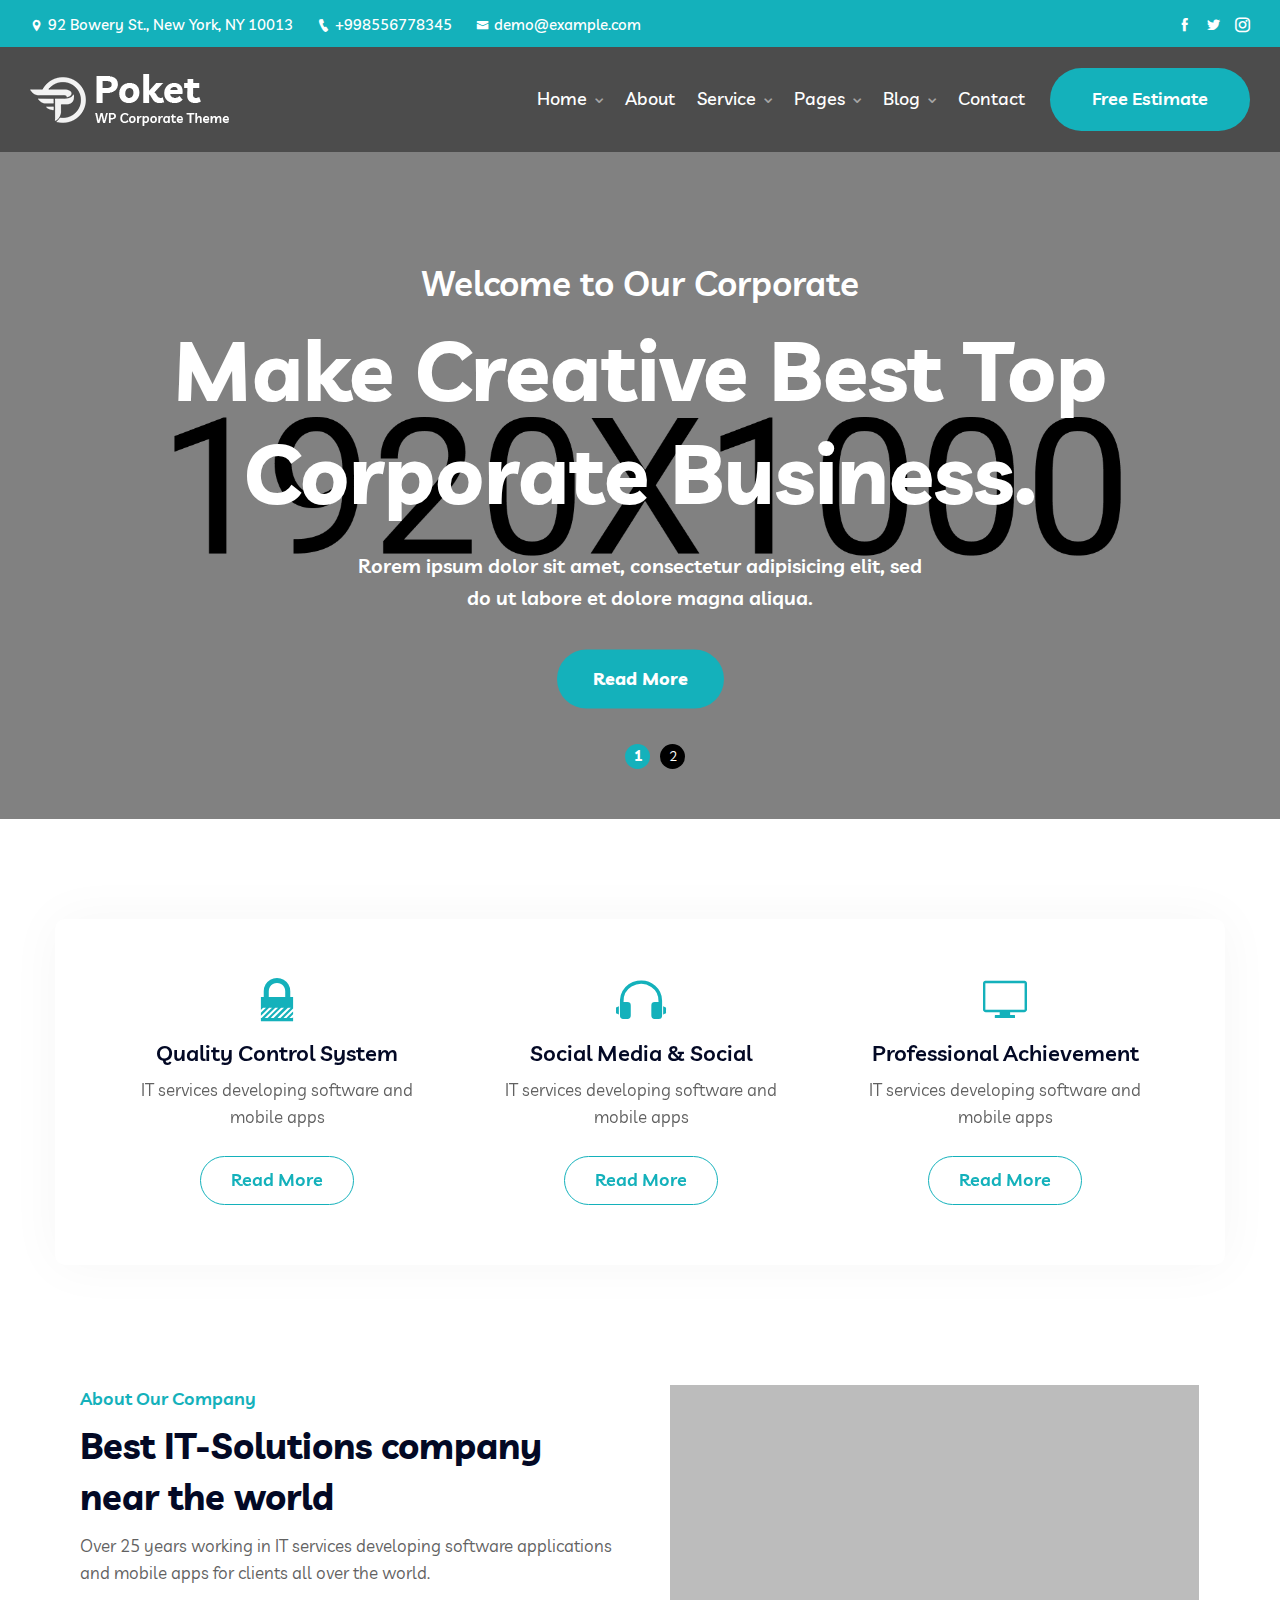
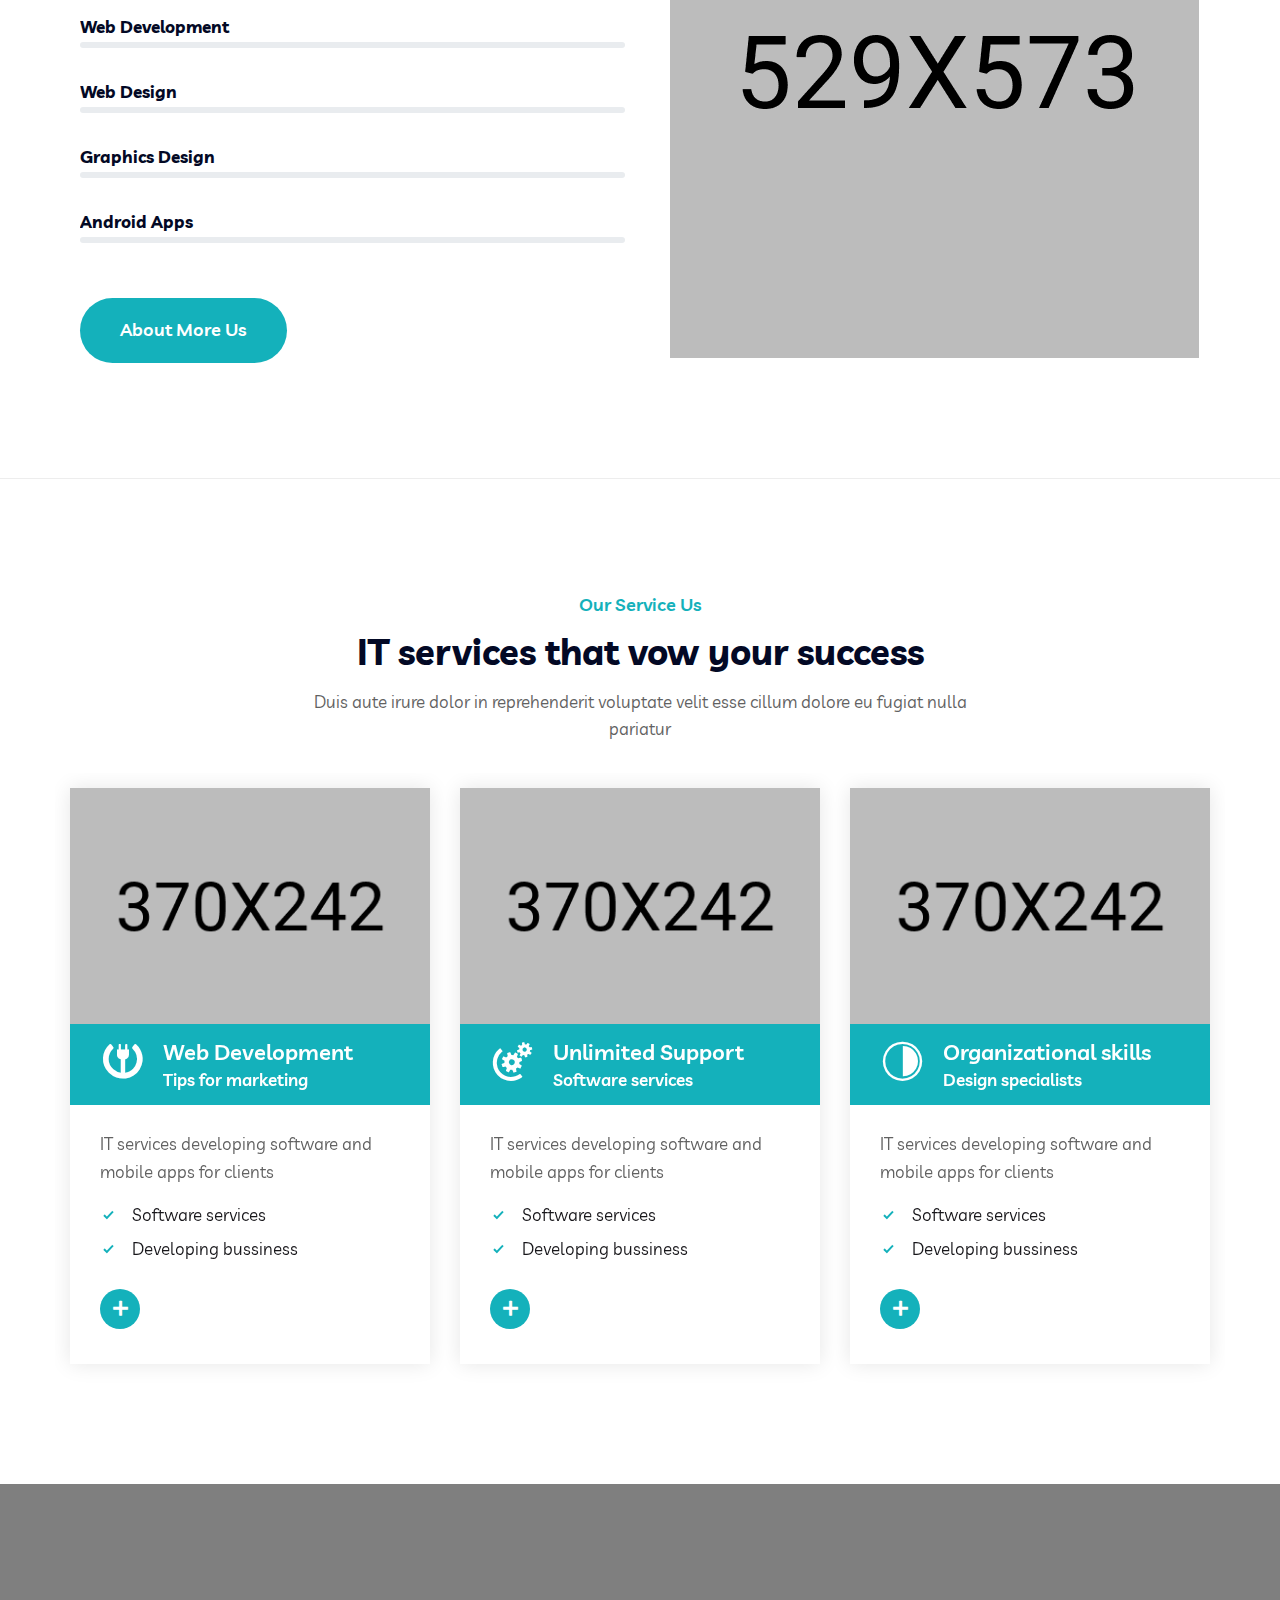
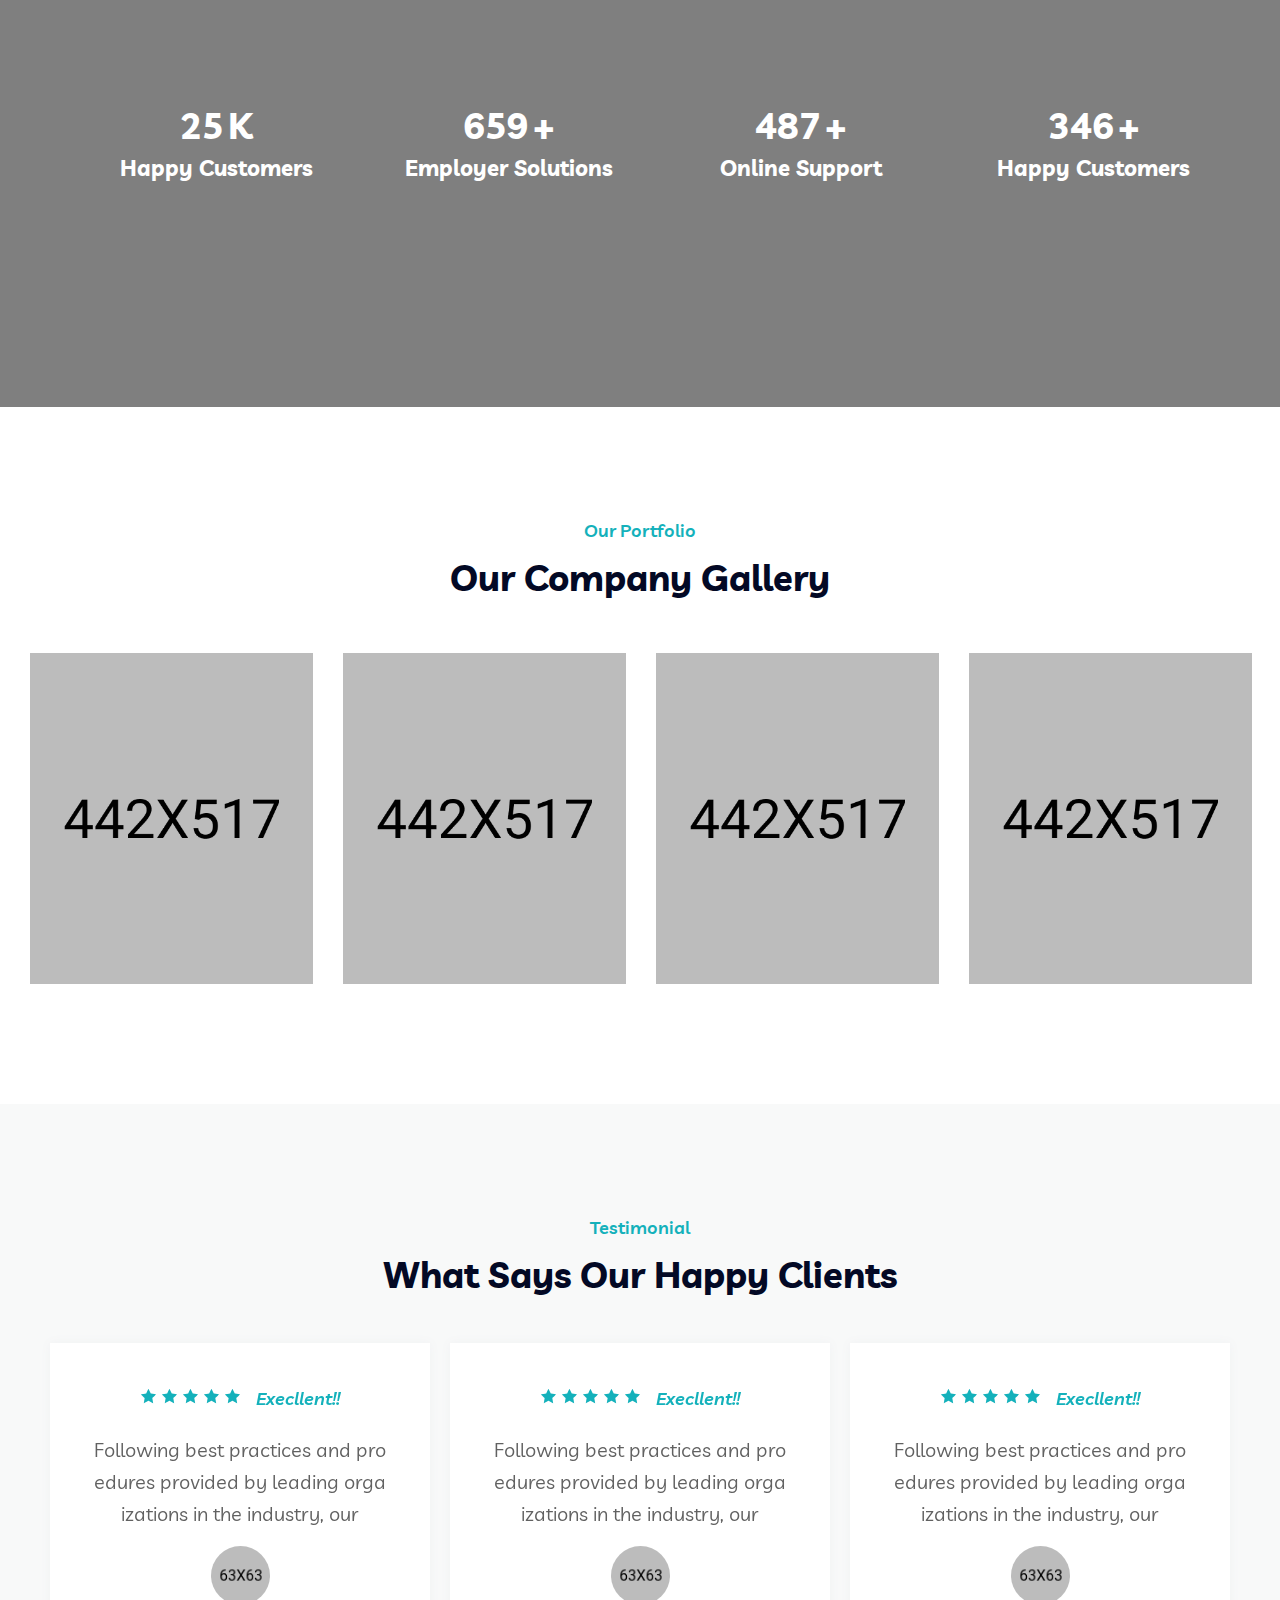
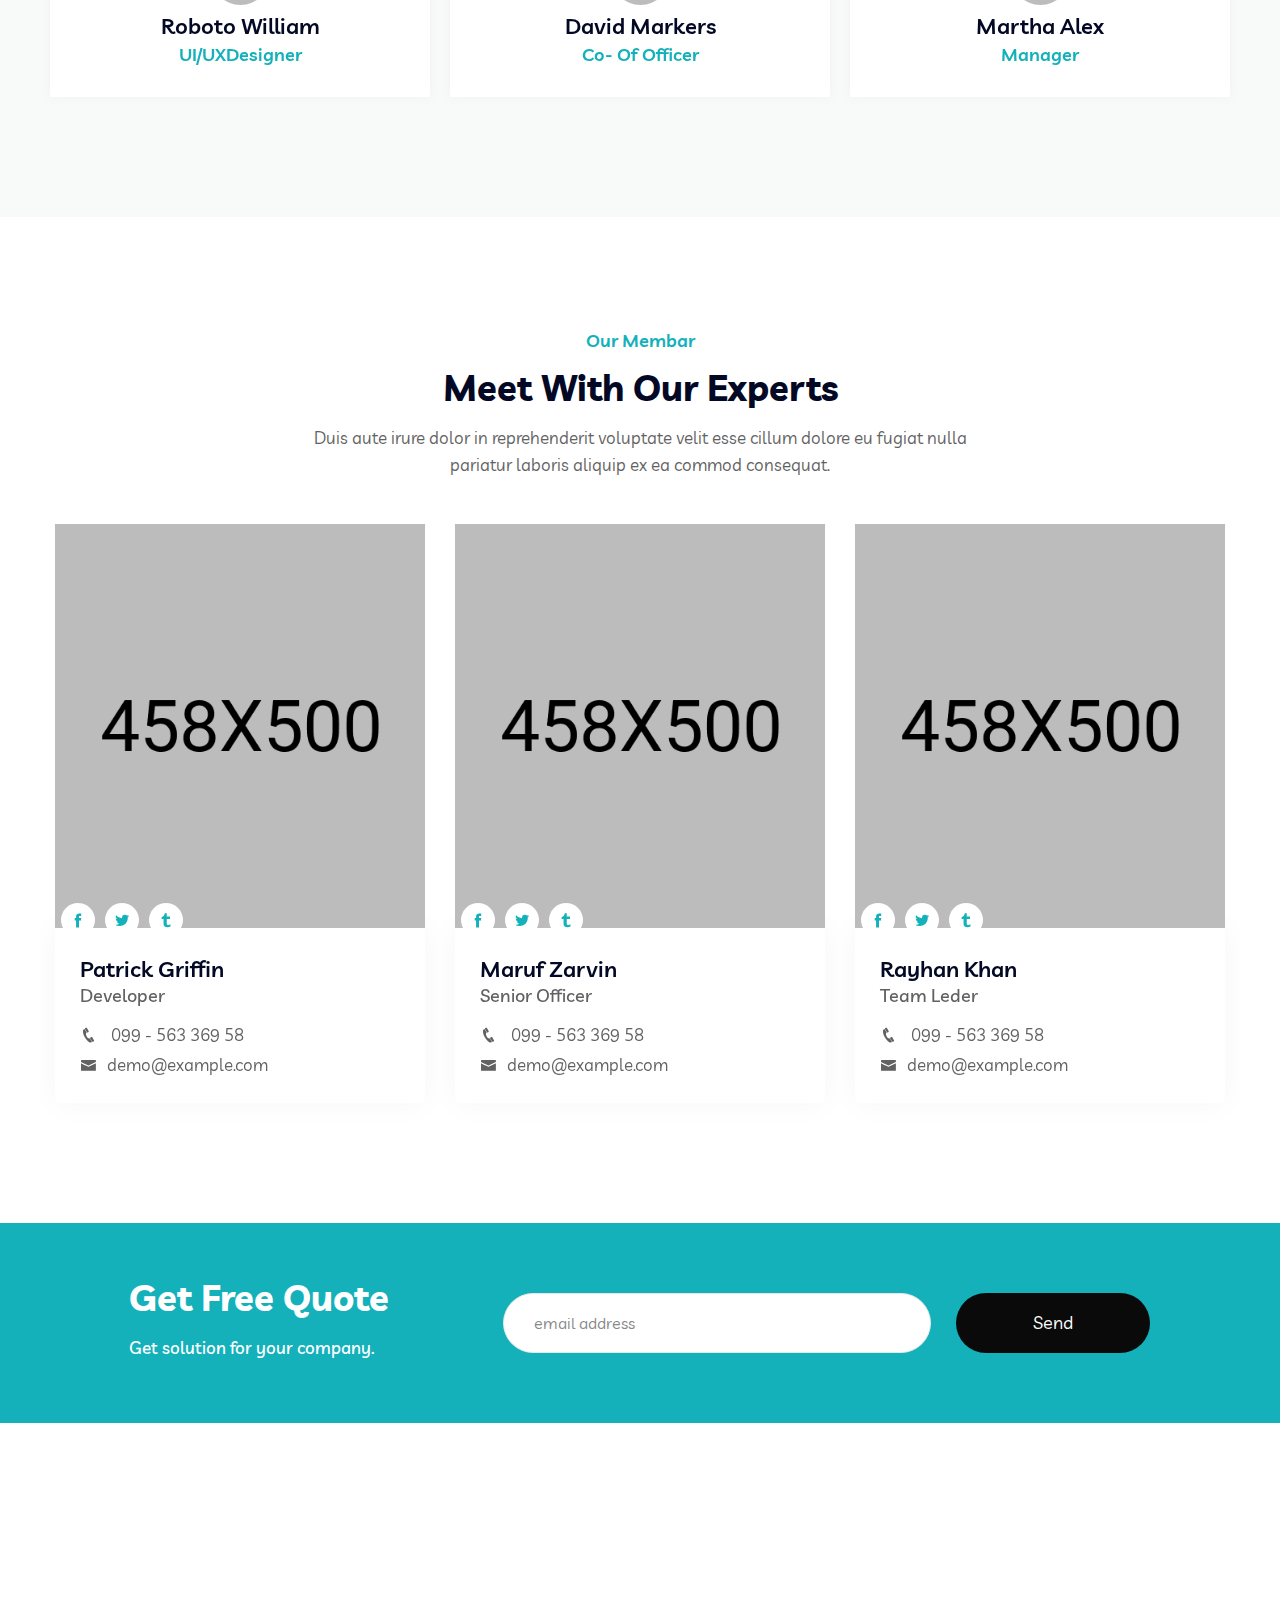
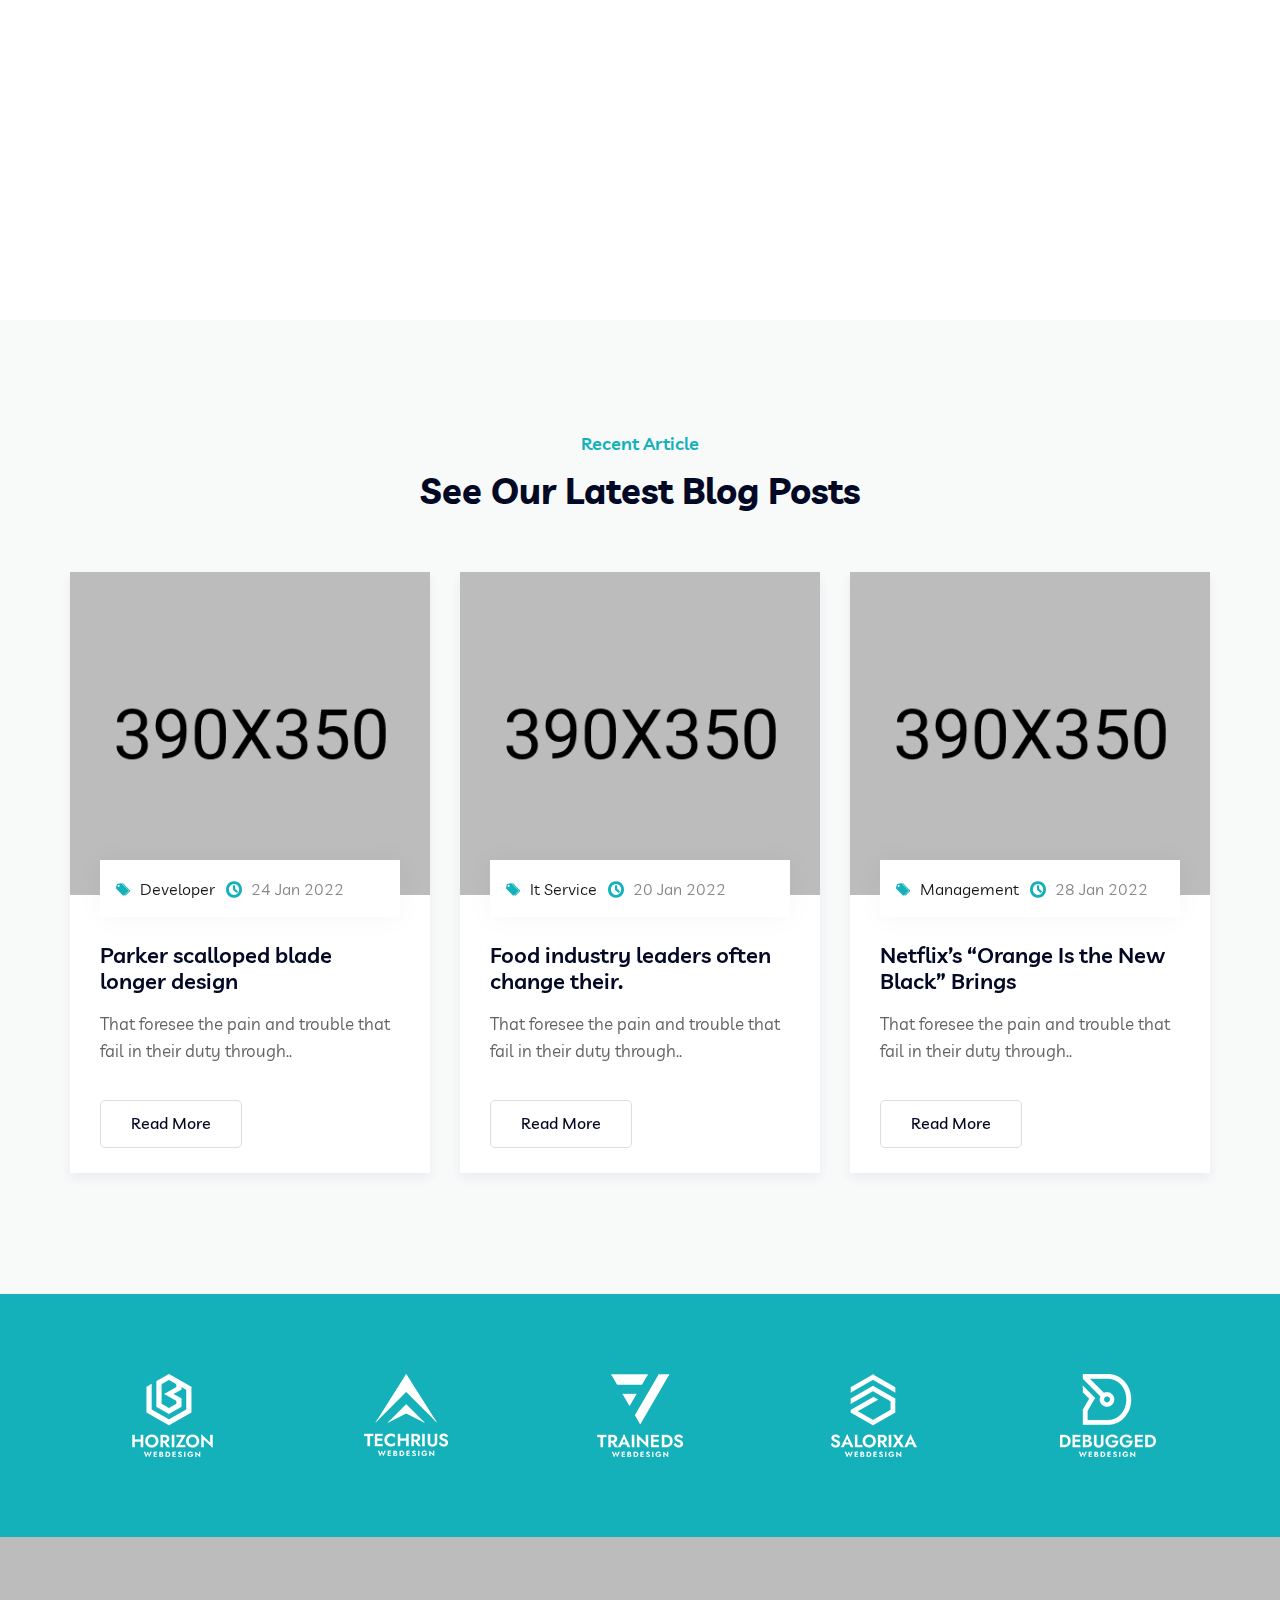
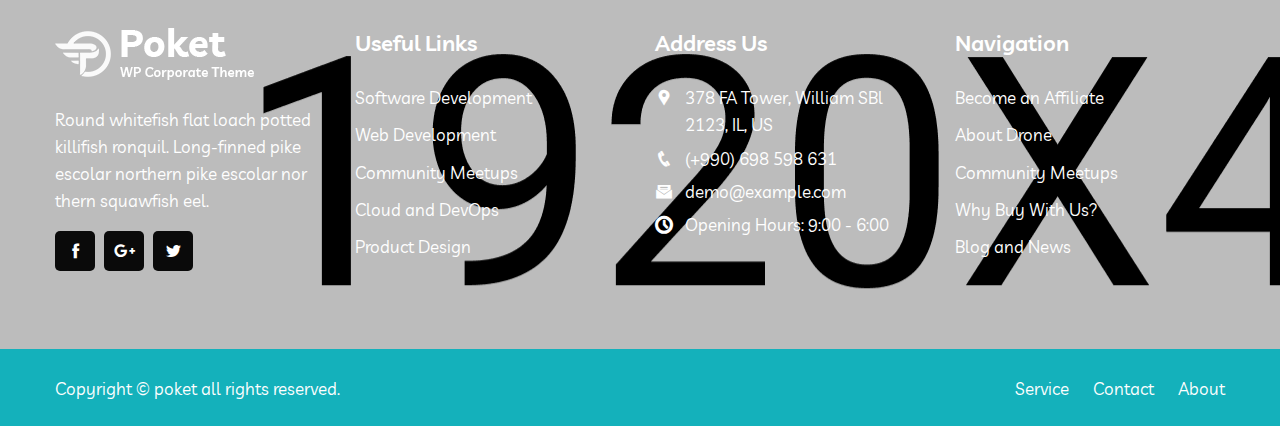
==== index.html @ ae6fcbcb "Added images and styles" ====
<!DOCTYPE HTML>
<html lang="en-US">
   <head>
      <meta charset="UTF-8">
      <meta http-equiv="x-ua-compatible" content="ie=edge">
      <title>Multiobjective Optimization Group</title>
      <meta name="description" content="">
      <meta name="viewport" content="wicorporateh=device-wicorporateh, initial-scale=1">
      <!-- Favicon Icon -->
      <link rel="icon"  type="image/png" href="img/favicon.png">
      <link rel="stylesheet" type="text/css" href="css/bootstrap.min.css"/>
      <link rel="stylesheet" type="text/css" href="venobox/venobox.css"/>
      <link rel="stylesheet" type="text/css" href="css/plugin_theme_css.css"/>
      <link rel="stylesheet" type="text/css" href="css/style.css"/>
      <link rel="stylesheet" type="text/css" href="css/corporate_style.css"/>
      <link rel="stylesheet" type="text/css" href="css/responsive.css"/>
      <link rel="stylesheet" type="text/css" href="css/corporate-responsive.css"/>
      <!-- modernizr js -->	
      <script src="js/vendor/modernizr-2.8.3.min.js"></script>
   </head>
   <body>
      <div class="em40_header_area_main">
         <div class="corporate-header-top">
            <div class="container-fluid">
               <div class="row">
                  <div class="col-xs-12 col-lg-8 col-xl-8 col-md-12 col-sm-12">
                     <div class="top-address text-left">
                        <p>
                           <span> <i class="icofont-location-pin"></i>92 Bowery St., New York, NY 10013</span>
                           <a href="tel:+998556778345"> <i class="icofont-ui-call"></i>+998556778345 </a>
                           <a href="mailto:demo@example.com"> <i class="icofont-envelope"></i>demo@example.com </a>
                        </p>
                     </div>
                  </div>
                  <!-- TOP RIGHT -->
                  <div class="col-xs-12 col-lg-4 col-xl-4 col-md-12 col-sm-12 ">
                     <div class="top-right-menu">
                        <ul class="social-icons text-right text_m_center">
                           <li><a class="facebook social-icon" href="#"><i class="icofont-facebook"></i></a></li>
                           <li><a class="twitter social-icon" href="#"><i class="icofont-twitter"></i></a></li>
                           <li><a class="instagram social-icon" href="#"><i class="icofont-instagram"></i></a></li>
                        </ul>
                     </div>
                  </div>
               </div>
            </div>
         </div>
         <!-- END HEADER TOP AREA -->
         <div class="corporate-main-menu one_page hidden-xs hidden-sm  witr_h_h10">
            <div class="corporate_nav_area scroll_fixed postfix">
               <div class="container-fluid">
                  <div class="row logo-left">
                     <div class="col-md-3 col-sm-3 col-xs-4">
                        <div class="logo">
                           <a class="main_sticky_main_l" href="index.html" title="MOG">
                           <img src="img/logo1.png" alt="MOG">
                           </a>
                           <a class="main_sticky_l" href="index.html" title="MOG">
                           <img src="img/logo2.png" alt="MOG">
                           </a>
                        </div>
                     </div>
                     <!-- MAIN MENU -->
                     <div class="col-md-9 col-sm-9 col-xs-8">
                        <div class="tx_mmenu_together">
                           <nav class="corporate_menu">
                              <ul class="sub-menu">
                                 <li class="menu-item-has-children">
                                    <a href="#">Home</a>
                                    <ul class="sub-menu">
                                       <li class="menu-item-has-children">
                                          <a href="#">Corporate Demos</a>
                                          <ul class="sub-menu">
                                             <li><a href="index.html">Home</a></li>
                                             <li><a href="corporate2.html">Corporate 02</a></li>
                                             <li><a href="corporate3.html">Corporate 03</a></li>
                                             <li><a href="corporate4.html">Corporate 04</a></li>
                                             <li><a href="corporate5.html">Corporate 05</a></li>
                                             <li><a href="corporate6.html">Corporate 06</a></li>
                                             <li><a href="corporate7.html">Corporate 07</a></li>
                                             <li><a href="corporate8.html">Corporate 08</a></li>
                                             <li><a href="corporate9.html">Corporate 09</a></li>
                                             <li><a href="corporate10.html">Corporate 10</a></li>
                                             <li><a href="corporate11.html">Corporate 11</a></li>
                                             <li><a href="corporate-animation.html">Corporate Animation</a></li>
                                             <li><a href="corporate-animate01.html">Corporate Animate 01</a></li>
                                          </ul>
                                       </li>
                                       <li class="menu-item-has-children">
                                          <a href="#">Corporate Landing</a>
                                          <ul class="sub-menu">
                                             <li><a href="corporate-landing1.html">Corporate Landing 01</a></li>
                                             <li><a href="corporate-landing2.html">Corporate Landing 02</a></li>
                                             <li><a href="corporate-landing3.html">Corporate Landing 03</a></li>
                                             <li><a href="corporate-landing4.html">Corporate Landing 04</a></li>
                                             <li><a href="corporate-landing5.html">Corporate Landing 05</a></li>
                                             <li><a href="corporate-landing6.html">Corporate Landing 06</a></li>
                                             <li><a href="corporate-landing7.html">Corporate Landing 07</a></li>
                                             <li><a href="corporate-landing8.html">Corporate Landing 08</a></li>
                                             <li><a href="corporate-landing9.html">Corporate Landing 09</a></li>
                                             <li><a href="corporate-landing10.html">Corporate Landing 10</a></li>
                                             <li><a href="corporate-landing11.html">Corporate Landing 11</a></li>
                                             <li><a href="corporate-landing-animation.html">Corporate Landing Animation</a></li>
                                             <li><a href="corporate-landing-animate1.html">Corporate Landing Animate 01</a></li>
                                          </ul>
                                       </li>
                                       <li class="menu-item-has-children">
                                          <a href="#">Corporate Video</a>
                                          <ul class="sub-menu">
                                             <li><a href="corporate-video1.html">Corporate Video 01</a></li>
                                             <li><a href="corporate-video2.html">Corporate Video 02</a></li>
                                             <li><a href="corporate-video3.html">Corporate Video 03</a></li>
                                             <li><a href="corporate-video4.html">Corporate Video 04</a></li>
                                             <li><a href="corporate-video5.html">Corporate Video 05</a></li>
                                             <li><a href="corporate-video6.html">Corporate Video 06</a></li>
                                             <li><a href="corporate-video7.html">Corporate Video 07</a></li>
                                             <li><a href="corporate-video8.html">Corporate Video 08</a></li>
                                             <li><a href="corporate-video9.html">Corporate Video 09</a></li>
                                             <li><a href="corporate-video10.html">Corporate Video 10</a></li>
                                             <li><a href="corporate-video11.html">Corporate Video 11</a></li>
                                             <li><a href="corporate-video-animation.html">Corporate Video Animation</a></li>
                                             <li><a href="corporate-video-animate1.html">Corporate Video Animate 01</a></li>
                                          </ul>
                                       </li>
                                    </ul>
                                 </li>
                                 <li><a href="corporate-about.html">About</a></li>
                                 <li class="menu-item-has-children">
                                    <a href="#">Service</a>
                                    <ul class="sub-menu">
                                       <li><a href="corporate-service.html">Service</a></li>
                                       <li><a href="corporate-single-service.html">Single Service</a></li>
                                    </ul>
                                 </li>
                                 <li class="menu-item-has-children">
                                    <a href="#">Pages</a>
                                    <ul class="sub-menu">
                                       <li><a href="corporate-clients.html">Our Clients</a></li>
                                       <li><a href="corporate-pricing.html">Pricing</a></li>
                                       <li class="menu-item-has-children">
                                          <a href="#">Portfolio</a>
                                          <ul class="sub-menu">
                                             <li><a href="corporate-portfolio.html">Portfolio Grid</a></li>
                                             <li><a href="corporate-portfolio-3column.html">Portfolio 3Column</a></li>
                                             <li><a href="corporate-portfolio-4column.html">Portfolio 4Column</a></li>
                                             <li><a href="corporate-portfolio-3column-gutter.html">Portfolio 3Column Gutter</a></li>
                                             <li><a href="corporate-portfolio-4column-gutter.html">Portfolio 4Column Gutter</a></li>
                                          </ul>
                                       </li>
                                       <li><a href="corporate-team.html">Team</a></li>
                                       <li><a href="corporate-faq-page.html">Faq Page</a></li>
                                    </ul>
                                 </li>
                                 <li class="menu-item-has-children">
                                    <a href="#">Blog</a>
                                    <ul class="sub-menu">
                                       <li><a href="corporate-blog.html">Blog Gird</a></li>
                                       <li><a href="corporate-blog-left-sidebar.html">Blog Left Sidebar</a></li>
                                       <li><a href="corporate-blog-right-sidebar.html">Blog Right Sidebar</a></li>
                                    </ul>
                                 </li>
                                 <li><a href="corporate-contact.html">Contact</a></li>
                              </ul>
                           </nav>
                           <div class="donate-btn-header">
                              <a class="dtbtn" href="#"> Free Estimate </a>	
                           </div>
                        </div>
                     </div>
                  </div>
               </div>
            </div>
         </div>
      </div>
      <!-- MOBILE MENU Logo AREA -->
      <div class="mobile_logo_area hidden-md hidden-lg">
         <div class="container">
            <div class="row">
               <div class="col-sm-12">
                  <div class="mobile_menu_logo text-center">
                     <a href="index.html" title="poket">
                     <img src="img/logo1.png" alt="image">
                     </a>		
                  </div>
               </div>
            </div>
         </div>
      </div>
      <!-- MOBILE MENU AREA -->
      <div class="home-2 mbm hidden-md hidden-lg  header_area main-menu-area">
         <div class="menu_area mobile-menu">
            <nav class="corporate_menu">
               <ul class="sub-menu">
                  <li class="menu-item-has-children">
                     <a href="#">Home</a>
                     <ul class="sub-menu">
                        <li class="menu-item-has-children">
                           <a href="#">Corporate Demos</a>
                           <ul class="sub-menu">
                              <li><a href="index.html">Home</a></li>
                              <li><a href="corporate2.html">Corporate 02</a></li>
                              <li><a href="corporate3.html">Corporate 03</a></li>
                              <li><a href="corporate4.html">Corporate 04</a></li>
                              <li><a href="corporate5.html">Corporate 05</a></li>
                              <li><a href="corporate6.html">Corporate 06</a></li>
                              <li><a href="corporate7.html">Corporate 07</a></li>
                              <li><a href="corporate8.html">Corporate 08</a></li>
                              <li><a href="corporate9.html">Corporate 09</a></li>
                              <li><a href="corporate10.html">Corporate 10</a></li>
                              <li><a href="corporate11.html">Corporate 11</a></li>
                              <li><a href="corporate-animation.html">Corporate Animation</a></li>
                              <li><a href="corporate-animate01.html">Corporate Animate 01</a></li>
                           </ul>
                        </li>
                        <li class="menu-item-has-children">
                           <a href="#">Corporate Landing</a>
                           <ul class="sub-menu">
                              <li><a href="corporate-landing1.html">Corporate Landing 01</a></li>
                              <li><a href="corporate-landing2.html">Corporate Landing 02</a></li>
                              <li><a href="corporate-landing3.html">Corporate Landing 03</a></li>
                              <li><a href="corporate-landing4.html">Corporate Landing 04</a></li>
                              <li><a href="corporate-landing5.html">Corporate Landing 05</a></li>
                              <li><a href="corporate-landing6.html">Corporate Landing 06</a></li>
                              <li><a href="corporate-landing7.html">Corporate Landing 07</a></li>
                              <li><a href="corporate-landing8.html">Corporate Landing 08</a></li>
                              <li><a href="corporate-landing9.html">Corporate Landing 09</a></li>
                              <li><a href="corporate-landing10.html">Corporate Landing 10</a></li>
                              <li><a href="corporate-landing11.html">Corporate Landing 11</a></li>
                              <li><a href="corporate-landing-animation.html">Corporate Landing Animation</a></li>
                              <li><a href="corporate-landing-animate1.html">Corporate Landing Animate 01</a></li>
                           </ul>
                        </li>
                        <li class="menu-item-has-children">
                           <a href="#">Corporate Video</a>
                           <ul class="sub-menu">
                              <li><a href="corporate-video1.html">Corporate Video 01</a></li>
                              <li><a href="corporate-video2.html">Corporate Video 02</a></li>
                              <li><a href="corporate-video3.html">Corporate Video 03</a></li>
                              <li><a href="corporate-video4.html">Corporate Video 04</a></li>
                              <li><a href="corporate-video5.html">Corporate Video 05</a></li>
                              <li><a href="corporate-video6.html">Corporate Video 06</a></li>
                              <li><a href="corporate-video7.html">Corporate Video 07</a></li>
                              <li><a href="corporate-video8.html">Corporate Video 08</a></li>
                              <li><a href="corporate-video9.html">Corporate Video 09</a></li>
                              <li><a href="corporate-video10.html">Corporate Video 10</a></li>
                              <li><a href="corporate-video11.html">Corporate Video 11</a></li>
                              <li><a href="corporate-video-animation.html">Corporate Video Animation</a></li>
                              <li><a href="corporate-video-animate1.html">Corporate Video Animate 01</a></li>
                           </ul>
                        </li>
                     </ul>
                  </li>
                  <li><a href="corporate-about.html">About</a></li>
                  <li class="menu-item-has-children">
                     <a href="#">Service</a>
                     <ul class="sub-menu">
                        <li><a href="corporate-service.html">Service</a></li>
                        <li><a href="corporate-single-service.html">Single Service</a></li>
                     </ul>
                  </li>
                  <li class="menu-item-has-children">
                     <a href="#">Pages</a>
                     <ul class="sub-menu">
                        <li><a href="corporate-clients.html">Our Clients</a></li>
                        <li><a href="corporate-pricing.html">Pricing</a></li>
                        <li class="menu-item-has-children">
                           <a href="#">Portfolio</a>
                           <ul class="sub-menu">
                              <li><a href="corporate-portfolio.html">Portfolio Grid</a></li>
                              <li><a href="corporate-portfolio-3column.html">Portfolio 3Column</a></li>
                              <li><a href="corporate-portfolio-4column.html">Portfolio 4Column</a></li>
                              <li><a href="corporate-portfolio-3column-gutter.html">Portfolio 3Column Gutter</a></li>
                              <li><a href="corporate-portfolio-4column-gutter.html">Portfolio 4Column Gutter</a></li>
                           </ul>
                        </li>
                        <li><a href="corporate-team.html">Team</a></li>
                        <li><a href="corporate-faq-page.html">Faq Page</a></li>
                     </ul>
                  </li>
                  <li class="menu-item-has-children">
                     <a href="#">Blog</a>
                     <ul class="sub-menu">
                        <li><a href="corporate-blog.html">Blog Gird</a></li>
                        <li><a href="corporate-blog-left-sidebar.html">Blog Left Sidebar</a></li>
                        <li><a href="corporate-blog-right-sidebar.html">Blog Right Sidebar</a></li>
                     </ul>
                  </li>
                  <li><a href="corporate-contact.html">Contact</a></li>
               </ul>
            </nav>
         </div>
      </div>
      <!-- END MOBILE MENU AREA  -->
      <div class="main-slider-area cp10_slider_area">
         <div class="container-fluid pdlr0">
            <div class="row">
               <div class="col-lg-12">
                  <div class="em-nivo-slider-wrapper">
                     <div id="mainSlider_id2" class="nivoSlider em-slider-image">		
                        <img src="img/carousel/slider11.jpg" alt="image" title="#htmlcaption1_3936" >				   
                        <img src="img/carousel/slider12.jpg" alt="image" title="#htmlcaption1_3935" >
                     </div>
                     <div id="htmlcaption1_3936" class="nivo-html-caption em-slider-content-nivo">
                        <div class="em_slider_inner container  text-center">
                           <div class="wow slideInRight animated" data-wow-duration="2s" data-wow-delay="s">
                              <h2 class="em-slider-title">Welcome to Our Corporate</h2>
                           </div>
                           <div class="wow slideInRight animated" data-wow-duration="2s" data-wow-delay="s" >
                              <h1 class="em-slider-sub-title">Make Creative Best Top Corporate  Business.</h1>
                           </div>
                           <div class="wow slideInRight animated" data-wow-duration="3s" data-wow-delay="s">
                              <p class="em-slider-descript">Rorem ipsum dolor sit amet, consectetur adipisicing elit, sed do ut labore et dolore magna aliqua.</p>
                           </div>
                           <div class="em-slider-button wow  bounceInUp  em-button-button-area animated" data-wow-duration="3s" data-wow-delay="s" style="visibility: hidden; animation-duration: 3s; animation-name: none;"> <a class="em-active-button" href="#">Read More </a></div>
                        </div>
                     </div>
                     <!-- em_slider style-1 start -->
                     <div id="htmlcaption1_3935" class="nivo-html-caption em-slider-content-nivo">
                        <div class="em_slider_inner container  text-center">
                           <div class="wow slideInRight animated" data-wow-duration="2s" data-wow-delay="s">
                              <h2 class="em-slider-title">Welcome to Our Corporate</h2>
                           </div>
                           <div class="wow slideInRight animated" data-wow-duration="2s" data-wow-delay="s">
                              <h1 class="em-slider-sub-title">Make Creative Best Top Corporate  Business.</h1>
                           </div>
                           <div class="wow slideInRight animated" data-wow-duration="3s" data-wow-delay="s">
                              <p class="em-slider-descript">Rorem ipsum dolor sit amet, consectetur adipisicing elit, sed do ut labore et dolore magna aliqua.</p>
                           </div>
                           <div class="em-slider-button wow  bounceInUp  em-button-button-area animated" data-wow-duration="3s" data-wow-delay="s" style="visibility: hidden; animation-duration: 3s; animation-name: none;"> <a class="em-active-button" href="#">Read More</a></div>
                        </div>
                     </div>
                  </div>
               </div>
            </div>
         </div>
      </div>
      <!-- corporate feature area -->
      <div class="cp_feature_area cp10_feature_area">
         <div class="container">
            <div class="row">
               <div class="col-lg-12">
                  <div class="witr_cfeature8 feature_active text-center">
                     <!-- single feature -->
                     <div class="col-lg-12">
                        <div class=" all_feature_color ">
                           <div class="sub-item ">
                              <i class="icofont icofont-ssl-security"></i>
                              <h3><a href="#">Quality Control System </a></h3>
                              <p>IT services developing software and mobile apps</p>
                              <div class="feature_btn"> <a href="#">Read More</a></div>
                           </div>
                        </div>
                     </div>
                     <!-- 02 single feature -->
                     <div class="col-lg-12">
                        <div class=" all_feature_color ">
                           <div class="sub-item ">
                              <i class="icofont icofont-headphone-alt-3"></i>
                              <h3><a href="#">Social Media &amp; Social </a></h3>
                              <p>IT services developing software and mobile apps</p>
                              <div class="feature_btn"> <a href="#">Read More</a></div>
                           </div>
                        </div>
                     </div>
                     <!-- 03 single feature -->
                     <div class="col-lg-12">
                        <div class=" all_feature_color ">
                           <div class="sub-item ">
                              <i class="icofont icofont-computer"></i>
                              <h3><a href="#">Professional Achievement </a></h3>
                              <p>IT services developing software and mobile apps</p>
                              <div class="feature_btn"> <a href="#">Read More</a></div>
                           </div>
                        </div>
                     </div>
                     <!-- single feature -->
                     <div class="col-lg-12">
                        <div class=" all_feature_color ">
                           <div class="sub-item ">
                              <i class="icofont icofont-wall-clock"></i>
                              <h3><a href="#">Mobile Apps & Design </a></h3>
                              <p>IT services developing software and mobile apps</p>
                              <div class="feature_btn"> <a href="#">Read More</a></div>
                           </div>
                        </div>
                     </div>
                  </div>
               </div>
            </div>
         </div>
      </div>
      <!-- corporate skill area -->
      <div class="cp9_skill_area cp10_skill_area">
         <div class="container">
            <div class="row">
               <div class="col-lg-6 col-md-6">
                  <div class="skill_witr_inner">
                     <div class="witr_section_title">
                        <div class="witr_section_title_inner text-left">
                           <h2>About Our Company</h2>
                           <h3>Best IT-Solutions company
                              near the world
                           </h3>
                           <p>Over 25 years working in IT services developing software applications and mobile apps for clients all over the world.</p>
                        </div>
                     </div>
                     <!-- single progress -->
                     <div class="witr_single_progress all_color_bar">
                        <div class="witr_title2"> 
                           <span class="witr_label">Web Development </span>
                        </div>
                        <div class="progress witr_progress-style2">
                           <div class="progress-bar wow fadeInLeft animated"  style="width: 90%; animation-duration: 1.5s; animation-delay: 0.2s;"> <span class="witr_percent">90%</span></div>
                        </div>
                     </div>
                     <!-- single progress -->
                     <div class="witr_single_progress all_color_bar">
                        <div class="witr_title2"> 
                           <span class="witr_label">Web Design </span>
                        </div>
                        <div class="progress witr_progress-style2">
                           <div class="progress-bar wow fadeInLeft animated" style="width: 85%; animation-duration: 1.5s; animation-delay: 0.2s;"> <span class="witr_percent">85%</span></div>
                        </div>
                     </div>
                     <!-- single progress -->
                     <div class="witr_single_progress all_color_bar">
                        <div class="witr_title2"> 
                           <span class="witr_label">Graphics Design </span>
                        </div>
                        <div class="progress witr_progress-style2">
                           <div class="progress-bar wow fadeInLeft animated" style="width: 80%; animation-duration: 1.5s; animation-delay: 0.2s;"> <span class="witr_percent">80%</span></div>
                        </div>
                     </div>
                     <!-- single progress -->
                     <div class="witr_single_progress all_color_bar">
                        <div class="witr_title2"> 
                           <span class="witr_label">Android Apps</span>
                        </div>
                        <div class="progress witr_progress-style2">
                           <div class="progress-bar wow fadeInLeft animated" style="width: 85%; animation-duration: 1.5s; animation-delay: 0.2s;"> <span class="witr_percent">85%</span></div>
                        </div>
                     </div>
                     <!-- btn -->
                     <div class="witr_button_area">
                        <div class="witr_btn_style mr">
                           <div class="witr_btn_sinner">	 
                              <a href="#" class="witr_btn">About More Us </a>
                           </div>
                        </div>
                     </div>
                  </div>
               </div>
               <div class="col-lg-6 col-md-6">
                  <div class="single_image_area">
                     <div class="single_image single_line_option  "> 
                        <img src="img/about-thumb1.png" alt="image" />
                     </div>
                  </div>
               </div>
            </div>
         </div>
      </div>
      <!-- end corporate skill area  -->
      <!-- service area css -->
      <div class="cp10_service_area">
         <div class="container">
            <div class="row">
               <div class="col-lg-12">
                  <div class="witr_section_title">
                     <div class="witr_section_title_inner text-center">
                        <h2>Our Service Us</h2>
                        <h3> IT services that vow your success</h3>
                        <p>Duis aute irure dolor in reprehenderit voluptate velit esse cillum dolore eu fugiat nulla pariatur</p>
                     </div>
                  </div>
                  <div class="service_active">
                     <!-- single service -->
                     <div class="witr_all_mb_30 col-md-12 col-xs-12 col-sm-12 col-lg-12">
                        <div class=" witr_service_11 all_color_service  text- ">
                           <div class="service_top_image"> 
                              <img src="img/service1.jpg" alt="image" />
                           </div>
                           <div class=" wirt_detail_texti">
                              <div class=" wirt_detail_icon all_icon_color"> 
                                 <i class="icofont-addons"></i>
                              </div>
                              <div class="wirt_detail_title">
                                 <h3><a href="#">Web Development</a></h3>
                                 <h2>Tips for marketing</h2>
                              </div>
                           </div>
                           <div class="wirt_detail_content">
                              <p>IT services developing software and mobile apps for clients</p>
                              <div class="service_list_op">
                                 <ul>
                                    <li><i class="icofont-check"></i></li>
                                    <li><i class="icofont-check"></i></li>
                                 </ul>
                                 <ul>
                                    <li><a href="#">Software services</a></li>
                                    <li><a href="#">Developing bussiness</a></li>
                                 </ul>
                              </div>
                              <div class="service-btn witr_sbtn_s8 witr_11_btn">
                                 <a class="btnslick" href="#">Read More</a>
                                 <div class="pluse_btn_slick"> <span class="icofont-plus"></span></div>
                              </div>
                           </div>
                        </div>
                     </div>
                     <!-- 02 single service -->
                     <div class="witr_all_mb_30 col-md-12 col-xs-12 col-sm-12 col-lg-12">
                        <div class=" witr_service_11 all_color_service  text- ">
                           <div class="service_top_image"> 
                              <img src="img/service2.jpg" alt="image" />
                           </div>
                           <div class=" wirt_detail_texti">
                              <div class=" wirt_detail_icon all_icon_color"> 
                                 <i class="icofont-automation"></i>
                              </div>
                              <div class="wirt_detail_title">
                                 <h3><a href="#">Unlimited Support</a></h3>
                                 <h2>Software services</h2>
                              </div>
                           </div>
                           <div class="wirt_detail_content">
                              <p>IT services developing software and mobile apps for clients</p>
                              <div class="service_list_op">
                                 <ul>
                                    <li><i class="icofont-check"></i></li>
                                    <li><i class="icofont-check"></i></li>
                                 </ul>
                                 <ul>
                                    <li><a href="#">Software services</a></li>
                                    <li><a href="#">Developing bussiness</a></li>
                                 </ul>
                              </div>
                              <div class="service-btn witr_sbtn_s8 witr_11_btn">
                                 <a class="btnslick" href="#">Read More</a>
                                 <div class="pluse_btn_slick"> <span class="icofont-plus"></span></div>
                              </div>
                           </div>
                        </div>
                     </div>
                     <!-- 03 single service -->
                     <div class="witr_all_mb_30 col-md-12 col-xs-12 col-sm-12 col-lg-12">
                        <div class=" witr_service_11 all_color_service  text- ">
                           <div class="service_top_image"> 
                              <img src="img/service1.jpg" alt="image" />
                           </div>
                           <div class=" wirt_detail_texti">
                              <div class=" wirt_detail_icon all_icon_color"> 
                                 <i class="icofont-adjust"></i>
                              </div>
                              <div class="wirt_detail_title">
                                 <h3><a href="#">Organizational skills</a></h3>
                                 <h2>Design specialists</h2>
                              </div>
                           </div>
                           <div class="wirt_detail_content">
                              <p>IT services developing software and mobile apps for clients</p>
                              <div class="service_list_op">
                                 <ul>
                                    <li><i class="icofont-check"></i></li>
                                    <li><i class="icofont-check"></i></li>
                                 </ul>
                                 <ul>
                                    <li><a href="#">Software services</a></li>
                                    <li><a href="#">Developing bussiness</a></li>
                                 </ul>
                              </div>
                              <div class="service-btn witr_sbtn_s8 witr_11_btn">
                                 <a class="btnslick" href="#">Read More</a>
                                 <div class="pluse_btn_slick"> <span class="icofont-plus"></span></div>
                              </div>
                           </div>
                        </div>
                     </div>
                     <!-- 04 single service -->
                     <div class="witr_all_mb_30 col-md-12 col-xs-12 col-sm-12 col-lg-12">
                        <div class=" witr_service_11 all_color_service  text- ">
                           <div class="service_top_image"> 
                              <img src="img/service3.jpg" alt="image" />
                           </div>
                           <div class=" wirt_detail_texti">
                              <div class=" wirt_detail_icon all_icon_color"> 
                                 <i class="icofont-bullseye"></i>
                              </div>
                              <div class="wirt_detail_title">
                                 <h3><a href="#">Digital Services</a></h3>
                                 <h2>Identity design</h2>
                              </div>
                           </div>
                           <div class="wirt_detail_content">
                              <p>IT services developing software and mobile apps for clients</p>
                              <div class="service_list_op">
                                 <ul>
                                    <li><i class="icofont-check"></i></li>
                                    <li><i class="icofont-check"></i></li>
                                 </ul>
                                 <ul>
                                    <li><a href="#">Software services</a></li>
                                    <li><a href="#">Developing bussiness</a></li>
                                 </ul>
                              </div>
                              <div class="service-btn witr_sbtn_s8 witr_11_btn">
                                 <a class="btnslick" href="#">Read More</a>
                                 <div class="pluse_btn_slick"> <span class="icofont-plus"></span></div>
                              </div>
                           </div>
                        </div>
                     </div>
                  </div>
               </div>
            </div>
         </div>
      </div>
      <!-- counter up area -->
      <div class=" cp10_counter_up_area">
         <div class="container">
            <div class="row counter_inner_area">
               <!-- single counter -->
               <div class="col-lg-3 col-md-6">
                  <div class="witr_counter_single all_counter_color">
                     <div class="witr_counter_number_inn">
                        <h3 class="counter">25</h3>
                        <span>K</span>
                        <h4>Happy Customers</h4>
                     </div>
                  </div>
               </div>
               <!-- 02 single counter -->
               <div class="col-lg-3 col-md-6">
                  <div class="witr_counter_single all_counter_color">
                     <div class="witr_counter_number_inn">
                        <h3 class="counter">659</h3>
                        <span>+</span>
                        <h4>Employer Solutions</h4>
                     </div>
                  </div>
               </div>
               <!-- 03 single counter -->
               <div class="col-lg-3 col-md-6">
                  <div class="witr_counter_single all_counter_color">
                     <div class="witr_counter_number_inn">
                        <h3 class="counter">487</h3>
                        <span>+</span>
                        <h4>Online Support</h4>
                     </div>
                  </div>
               </div>
               <!-- 04 single counter -->
               <div class="col-lg-3 col-md-6">
                  <div class="witr_counter_single all_counter_color">
                     <div class="witr_counter_number_inn">
                        <h3 class="counter">346</h3>
                        <span>+</span>
                        <h4>Happy Customers</h4>
                     </div>
                  </div>
               </div>
            </div>
         </div>
      </div>
      <!-- corporate project  area -->
      <div class="cp_project_area cp10_project_area">
         <div class="container-fluid">
            <div class="row ">
               <div class="col-lg-12">
                  <div class="witr_section_title">
                     <div class="witr_section_title_inner text-center">
                        <h2>Our Portfolio</h2>
                        <h3>Our Company Gallery</h3>
                     </div>
                  </div>
                  <div class="witr_pslide all_pslides_color ps1">
                     <div class="witr_islidess_slick project_active">
                        <!-- single project -->
                        <div class="item_pos col-lg-12">
                           <div class="witr_single_pslide">
                              <div class="witr_pslide_image"> 
                                 <img src="img/pr9.jpg" alt="image" />
                              </div>
                              <div class="witr_pslide_custom"> 
                                 <a href="#"><span class="ti-arrow-right"></span></a>
                              </div>
                              <div class="witr_content_pslide_text">
                                 <div class="witr_content_pslide">
                                    <h3><a href="#">Public Sector Service </a></h3>
                                    <p>Awesome Business </p>
                                 </div>
                              </div>
                           </div>
                        </div>
                        <!-- 02 single project -->
                        <div class="item_pos col-lg-12">
                           <div class="witr_single_pslide">
                              <div class="witr_pslide_image"> 
                                 <img src="img/pr8.jpg" alt="image" />
                              </div>
                              <div class="witr_pslide_custom"> 
                                 <a href="#"><span class="ti-arrow-right"></span></a>
                              </div>
                              <div class="witr_content_pslide_text">
                                 <div class="witr_content_pslide">
                                    <h3><a href="#">Awesome Business  </a></h3>
                                    <p>Web Design</p>
                                 </div>
                              </div>
                           </div>
                        </div>
                        <!-- 03 single project -->
                        <div class="item_pos col-lg-12">
                           <div class="witr_single_pslide">
                              <div class="witr_pslide_image"> 
                                 <img src="img/pr5.jpg" alt="image" />
                              </div>
                              <div class="witr_pslide_custom"> 
                                 <a href="#"><span class="ti-arrow-right"></span></a>
                              </div>
                              <div class="witr_content_pslide_text">
                                 <div class="witr_content_pslide">
                                    <h3><a href="#">Friendly Work  </a></h3>
                                    <p>Management</p>
                                 </div>
                              </div>
                           </div>
                        </div>
                        <!-- 04 single project -->
                        <div class="item_pos col-lg-12">
                           <div class="witr_single_pslide">
                              <div class="witr_pslide_image"> 
                                 <img src="img/pr6.jpg" alt="image" />
                              </div>
                              <div class="witr_pslide_custom"> 
                                 <a href="#"><span class="ti-arrow-right"></span></a>
                              </div>
                              <div class="witr_content_pslide_text">
                                 <div class="witr_content_pslide">
                                    <h3><a href="#">Environment Plane </a></h3>
                                    <p>WordPress</p>
                                 </div>
                              </div>
                           </div>
                        </div>
                        <!-- 05 single project -->
                        <div class="item_pos col-lg-12">
                           <div class="witr_single_pslide">
                              <div class="witr_pslide_image"> 
                                 <img src="img/pr7.jpg" alt="image" />
                              </div>
                              <div class="witr_pslide_custom"> 
                                 <a href="#"><span class="ti-arrow-right"></span></a>
                              </div>
                              <div class="witr_content_pslide_text">
                                 <div class="witr_content_pslide">
                                    <h3><a href="#">Web Development </a></h3>
                                    <p>Photoshop</p>
                                 </div>
                              </div>
                           </div>
                        </div>
                     </div>
                  </div>
               </div>
            </div>
         </div>
      </div>
      <!-- testimonial area -->
      <div class=" cp5_testimonial_area cp10_testi_area">
         <div class="container">
            <div class="row">
               <div class="col-lg-12">
                  <div class="witr_section_title">
                     <div class="witr_section_title_inner text-center">
                        <h2>Testimonial</h2>
                        <h3>What Says Our Happy Clients</h3>
                     </div>
                  </div>
                  <div class="row testimonial4_active">
                     <!-- single testimonial -->
                     <div class="col-lg-12 witr_all_pd0">
                        <div class="witr_testi_itemt testi-width all_color_testimonial">
                           <div class="em_single_testimonial witr_testi_s_9 witr_testi_s_12">
                              <div class="test-part mt-50 ">
                                 <ul>
                                    <li>
                                       <div class="execllent_toggol">
                                          <div class="em_crating"> 
                                             <i class="icofont-star active"></i> 
                                             <i class="icofont-star active"></i> 
                                             <i class="icofont-star active"></i> 
                                             <i class="icofont-star active"></i> 
                                             <i class="icofont-star active"></i>
                                          </div>
                                          <div class="execllent_star">
                                             <h3>Execllent!!</h3>
                                          </div>
                                       </div>
                                    </li>
                                 </ul>
                              </div>
                              <div class="em_testi_content">
                                 <div class="em_testi_text">
                                    <p>Following best practices and pro edures provided by leading orga izations in the industry, our</p>
                                 </div>
                              </div>
                              <div class="em_test_thumb"> 
                                 <img src="img/testi-01.png" alt="image" />
                              </div>
                              <div class="em_testi_title">
                                 <h2>Roboto William <span>UI/UXDesigner</span></h2>
                              </div>
                              <div class="em_testi_logo">
                                 <div class="em_testilogo_inner"></div>
                              </div>
                           </div>
                        </div>
                     </div>
                     <!-- 02 single testimonial -->
                     <div class="col-lg-12 witr_all_pd0">
                        <div class="witr_testi_itemt testi-width all_color_testimonial">
                           <div class="em_single_testimonial witr_testi_s_9 witr_testi_s_12">
                              <div class="test-part mt-50 ">
                                 <ul>
                                    <li>
                                       <div class="execllent_toggol">
                                          <div class="em_crating"> 
                                             <i class="icofont-star active"></i> 
                                             <i class="icofont-star active"></i> 
                                             <i class="icofont-star active"></i> 
                                             <i class="icofont-star active"></i> 
                                             <i class="icofont-star active"></i>
                                          </div>
                                          <div class="execllent_star">
                                             <h3>Execllent!!</h3>
                                          </div>
                                       </div>
                                    </li>
                                 </ul>
                              </div>
                              <div class="em_testi_content">
                                 <div class="em_testi_text">
                                    <p>Following best practices and pro edures provided by leading orga izations in the industry, our</p>
                                 </div>
                              </div>
                              <div class="em_test_thumb"> 
                                 <img src="img/testi-02.png" alt="image" />
                              </div>
                              <div class="em_testi_title">
                                 <h2>David Markers <span>Co- Of Officer</span></h2>
                              </div>
                              <div class="em_testi_logo">
                                 <div class="em_testilogo_inner"></div>
                              </div>
                           </div>
                        </div>
                     </div>
                     <!-- 03 single testimonial -->
                     <div class="col-lg-12 witr_all_pd0">
                        <div class="witr_testi_itemt testi-width all_color_testimonial">
                           <div class="em_single_testimonial witr_testi_s_9 witr_testi_s_12">
                              <div class="test-part mt-50 ">
                                 <ul>
                                    <li>
                                       <div class="execllent_toggol">
                                          <div class="em_crating"> 
                                             <i class="icofont-star active"></i> 
                                             <i class="icofont-star active"></i> 
                                             <i class="icofont-star active"></i> 
                                             <i class="icofont-star active"></i> 
                                             <i class="icofont-star active"></i>
                                          </div>
                                          <div class="execllent_star">
                                             <h3>Execllent!!</h3>
                                          </div>
                                       </div>
                                    </li>
                                 </ul>
                              </div>
                              <div class="em_testi_content">
                                 <div class="em_testi_text">
                                    <p>Following best practices and pro edures provided by leading orga izations in the industry, our</p>
                                 </div>
                              </div>
                              <div class="em_test_thumb"> 
                                 <img src="img/testi-03.png" alt="image" />
                              </div>
                              <div class="em_testi_title">
                                 <h2>Martha Alex <span>Manager</span></h2>
                              </div>
                              <div class="em_testi_logo">
                                 <div class="em_testilogo_inner"></div>
                              </div>
                           </div>
                        </div>
                     </div>
                     <!-- 04 single testimonial -->
                     <div class="col-lg-12 witr_all_pd0">
                        <div class="witr_testi_itemt testi-width all_color_testimonial">
                           <div class="em_single_testimonial witr_testi_s_9 witr_testi_s_12">
                              <div class="test-part mt-50 ">
                                 <ul>
                                    <li>
                                       <div class="execllent_toggol">
                                          <div class="em_crating"> 
                                             <i class="icofont-star active"></i> 
                                             <i class="icofont-star active"></i> 
                                             <i class="icofont-star active"></i> 
                                             <i class="icofont-star active"></i> 
                                             <i class="icofont-star active"></i>
                                          </div>
                                          <div class="execllent_star">
                                             <h3>Execllent!!</h3>
                                          </div>
                                       </div>
                                    </li>
                                 </ul>
                              </div>
                              <div class="em_testi_content">
                                 <div class="em_testi_text">
                                    <p>Following best practices and pro edures provided by leading orga izations in the industry, our</p>
                                 </div>
                              </div>
                              <div class="em_test_thumb"> 
                                 <img src="img/testi-02.png" alt="image" />
                              </div>
                              <div class="em_testi_title">
                                 <h2> Martha <span>Marketing</span></h2>
                              </div>
                              <div class="em_testi_logo">
                                 <div class="em_testilogo_inner"></div>
                              </div>
                           </div>
                        </div>
                     </div>
                  </div>
               </div>
            </div>
         </div>
      </div>
      <!-- cp10 team area -->
      <div class="cp10_team_area">
         <div class="container">
            <div class="row">
               <div class="col-lg-12">
                  <div class="witr_section_title">
                     <div class="witr_section_title_inner text-center">
                        <h2>Our Membar</h2>
                        <h3>Meet With Our Experts</h3>
                        <p>Duis aute irure dolor in reprehenderit voluptate velit esse cillum dolore eu fugiat nulla
                           pariatur laboris aliquip ex ea commod consequat.
                        </p>
                     </div>
                  </div>
                  <div class="witr_team_area_c pteam_8">
                     <div class="row team_active">
                        <!-- single team -->
                        <div class="witr_all_mb_30 col-md-12 col-xs-12 col-sm-12 col-lg-12">
                           <div class=" all_color_team ">
                              <div class="witr_team_section">
                                 <img src="img/team-thumb-03.jpg" alt="" />
                                 <div class="post_team_icon_8 all_team_icon_o_color">
                                    <ul class="witr_pots_team_s">
                                       <li> <a href="#"><i class="icofont-facebook"></i></a></li>
                                       <li> <a href="#"><i class="icofont-twitter"></i></a></li>
                                       <li> <a href="#"><i class="icofont-tumblr"></i></a></li>
                                    </ul>
                                 </div>
                              </div>
                              <div class="post_team_content all_content_bg_color">
                                 <h5><a href="#">Patrick Griffin </a></h5>
                                 <span>Developer </span>
                                 <div class="team_list_op">
                                    <ul>
                                       <li> <i class="icofont-phone"></i> 099 - 563 369 58</li>
                                       <li><i class="icofont-envelope"></i>demo@example.com</li>
                                    </ul>
                                 </div>
                              </div>
                           </div>
                        </div>
                        <!-- 02 single team -->
                        <div class="witr_all_mb_30 col-md-12 col-xs-12 col-sm-12 col-lg-12">
                           <div class=" all_color_team ">
                              <div class="witr_team_section">
                                 <img src="img/team-thumb-02.jpg" alt="" />
                                 <div class="post_team_icon_8 all_team_icon_o_color">
                                    <ul class="witr_pots_team_s">
                                       <li> <a href="#"><i class="icofont-facebook"></i></a></li>
                                       <li> <a href="#"><i class="icofont-twitter"></i></a></li>
                                       <li> <a href="#"><i class="icofont-tumblr"></i></a></li>
                                    </ul>
                                 </div>
                              </div>
                              <div class="post_team_content all_content_bg_color">
                                 <h5><a href="#">Maruf Zarvin </a></h5>
                                 <span>Senior Officer </span>
                                 <div class="team_list_op">
                                    <ul>
                                       <li> <i class="icofont-phone"></i> 099 - 563 369 58</li>
                                       <li><i class="icofont-envelope"></i>demo@example.com</li>
                                    </ul>
                                 </div>
                              </div>
                           </div>
                        </div>
                        <!-- 03 single team -->
                        <div class="witr_all_mb_30 col-md-12 col-xs-12 col-sm-12 col-lg-12">
                           <div class="all_color_team ">
                              <div class="witr_team_section">
                                 <img src="img/team-thumb-01.jpg" alt="" />
                                 <div class="post_team_icon_8 all_team_icon_o_color">
                                    <ul class="witr_pots_team_s">
                                       <li> <a href="#"><i class="icofont-facebook"></i></a></li>
                                       <li> <a href="#"><i class="icofont-twitter"></i></a></li>
                                       <li> <a href="#"><i class="icofont-tumblr"></i></a></li>
                                    </ul>
                                 </div>
                              </div>
                              <div class="post_team_content all_content_bg_color">
                                 <h5><a href="#">Rayhan Khan </a></h5>
                                 <span>Team Leder </span>
                                 <div class="team_list_op">
                                    <ul>
                                       <li> <i class="icofont-phone"></i> 099 - 563 369 58</li>
                                       <li><i class="icofont-envelope"></i>demo@example.com</li>
                                    </ul>
                                 </div>
                              </div>
                           </div>
                        </div>
                        <!-- 04 single team -->
                        <div class="witr_all_mb_30 col-md-12 col-xs-12 col-sm-12 col-lg-12">
                           <div class=" all_color_team ">
                              <div class="witr_team_section">
                                 <img src="img/team-thumb-03.jpg" alt="" />
                                 <div class="post_team_icon_8 all_team_icon_o_color">
                                    <ul class="witr_pots_team_s">
                                       <li> <a href="#"><i class="icofont-facebook"></i></a></li>
                                       <li> <a href="#"><i class="icofont-twitter"></i></a></li>
                                       <li> <a href="#"><i class="icofont-tumblr"></i></a></li>
                                    </ul>
                                 </div>
                              </div>
                              <div class="post_team_content all_content_bg_color">
                                 <h5><a href="#">Metton  Alex  </a></h5>
                                 <span>Founder </span>
                                 <div class="team_list_op">
                                    <ul>
                                       <li> <i class="icofont-phone"></i> 099 - 563 369 58</li>
                                       <li><i class="icofont-envelope"></i>demo@example.com</li>
                                    </ul>
                                 </div>
                              </div>
                           </div>
                        </div>
                     </div>
                  </div>
               </div>
            </div>
         </div>
      </div>
      <!-- call to action area -->
      <div class="call_to_action_area cp7_call_to_action_area cp10_call_area">
         <div class="container witr_all_pd0">
            <div class="row call_action_inner">
               <div class="col-lg-4 col-md-4">
                  <!-- title left -->
                  <div class="witr_section_title">
                     <div class="witr_section_title_inner text-left">
                        <h3>Get Free Quote</h3>
                        <p>Get solution for your company. </p>
                     </div>
                  </div>
               </div>
               <div class="col-lg-8 col-md-8">
                  <div class="">
                     <form id="mc4wp-form-1" class="mc4wp-form mc4wp-form-102" method="post" data-id="102" data-name="">
                        <div class="mc4wp-form-fields">
                           <p> <input type="email" name="EMAIL" placeholder="email address" required=""> <button type="submit">Send</button></p>
                        </div>
                     </form>
                  </div>
               </div>
            </div>
         </div>
      </div>
      <!-- cp10 map area area -->
      <div class="cp10_map_area">
         <div class="container-fluid">
            <div class="row">
               <div class="col-lg-12 witr_all_pd0">
                  <div class="map_inner_area">
                     <iframe src="https://maps.google.com/maps?q=London%20Eye%2C%20London%2C%20United%20Kingdom&amp;t=m&amp;z=11&amp;output=embed&amp;iwloc=near"></iframe>
                  </div>
               </div>
            </div>
         </div>
      </div>
      <!-- corporate blog area -->
      <div class="cp9_blog_area cp10_blog_area">
         <div class="container">
            <div class="row">
               <div class="col-lg-12">
                  <div class="witr_section_title">
                     <div class="witr_section_title_inner text-center">
                        <h2>Recent Article</h2>
                        <h3>See Our Latest Blog Posts</h3>
                     </div>
                  </div>
               </div>
               <div class="col-lg-12">
                  <div class="witr_blog_area13">
                     <div class="blog_active ">
                        <!-- single blog -->
                        <div class="witr_all_mb_30 col-md-12 col-xs-12 col-sm-12">
                           <div class="busi_singleBlog">
                              <div class="witr_sb_thumb"> 
                                 <a href="#"> <img src="img/blog1.jpg" alt="image" /> </a>
                              </div>
                              <div class="all_blog_color">
                                 <div class="witr_blog_con bs5">
                                    <div class="witr_blog_meta_potion"> 
                                       <span><i class="icofont-tags"></i> <a href="#" rel="category tag">Developer</a></span>
                                       <span><a href="#"><i class="icofont-ui-clock"></i></a> 24 Jan 2022</span>
                                    </div>
                                    <h2><a href="corporate-single-blog.html">Parker scalloped blade longer design</a></h2>
                                    <p>That foresee the pain and trouble that fail in their duty through..</p>
                                    <div class="learn_more_adn"> <a class="learn_btn adnbtn2" href="#">Read More </a></div>
                                 </div>
                              </div>
                           </div>
                        </div>
                        <!-- 02 single blog -->
                        <div class="witr_all_mb_30 col-md-12 col-xs-12 col-sm-12">
                           <div class="busi_singleBlog">
                              <div class="witr_sb_thumb"> 
                                 <a href="#"> <img src="img/blog2.jpg" alt="image" /> </a>
                              </div>
                              <div class="all_blog_color">
                                 <div class="witr_blog_con bs5">
                                    <div class="witr_blog_meta_potion"> 
                                       <span><i class="icofont-tags"></i> <a href="#" rel="category tag">It Service</a></span>
                                       <span><a href="#"><i class="icofont-ui-clock"></i></a> 20 Jan 2022</span>
                                    </div>
                                    <h2><a href="corporate-single-blog.html">Food industry leaders often change their.</a></h2>
                                    <p>That foresee the pain and trouble that fail in their duty through..</p>
                                    <div class="learn_more_adn"> <a class="learn_btn adnbtn2" href="#">Read More </a></div>
                                 </div>
                              </div>
                           </div>
                        </div>
                        <!-- 03 single blog -->
                        <div class="witr_all_mb_30 col-md-12 col-xs-12 col-sm-12">
                           <div class="busi_singleBlog">
                              <div class="witr_sb_thumb"> 
                                 <a href="#"> <img src="img/blog3.jpg" alt="image" /> </a>
                              </div>
                              <div class="all_blog_color">
                                 <div class="witr_blog_con bs5">
                                    <div class="witr_blog_meta_potion"> 
                                       <span><i class="icofont-tags"></i> <a href="#" rel="category tag">Management</a></span>
                                       <span><a href="#"><i class="icofont-ui-clock"></i></a> 28 Jan 2022</span>
                                    </div>
                                    <h2><a href="corporate-single-blog.html">Netflix’s “Orange Is the New Black” Brings</a></h2>
                                    <p>That foresee the pain and trouble that fail in their duty through..</p>
                                    <div class="learn_more_adn"> <a class="learn_btn adnbtn2" href="#">Read More </a></div>
                                 </div>
                              </div>
                           </div>
                        </div>
                        <!-- 04 single blog -->
                        <div class="witr_all_mb_30 col-md-12 col-xs-12 col-sm-12">
                           <div class="busi_singleBlog">
                              <div class="witr_sb_thumb"> 
                                 <a href="#"> <img src="img/blog4.jpg" alt="image" /> </a>
                              </div>
                              <div class="all_blog_color">
                                 <div class="witr_blog_con bs5">
                                    <div class="witr_blog_meta_potion"> 
                                       <span><i class="icofont-tags"></i> <a href="#" rel="category tag">Marketing</a></span>
                                       <span><a href="#"><i class="icofont-ui-clock"></i></a> 30 Jan 2022</span>
                                    </div>
                                    <h2><a href="corporate-single-blog.html">Company opens green design data center</a></h2>
                                    <p>That foresee the pain and trouble that fail in their duty through..</p>
                                    <div class="learn_more_adn"> <a class="learn_btn adnbtn2" href="#">Read More </a></div>
                                 </div>
                              </div>
                           </div>
                        </div>
                     </div>
                  </div>
               </div>
            </div>
         </div>
      </div>
      <!-- corporate brand area -->
      <div class="corporate_brand_area cp10_brand_area">
         <div class="container">
            <div class="row">
               <div class="col-lg-12">
                  <div class="carousel_imagess_area">
                     <div class="brand_act">
                        <!-- single brand -->
                        <div class="col-lg-12">
                           <div class="slide_items  ">
                              <a href="#"><img src="img/br1.png" alt="image"></a>
                           </div>
                        </div>
                        <!-- 02 single brand -->
                        <div class="col-lg-12">
                           <div class="slide_items  ">
                              <a href="#"><img src="img/br2.png" alt="image"></a>
                           </div>
                        </div>
                        <!-- 03 single brand -->
                        <div class="col-lg-12">
                           <div class="slide_items  ">
                              <a href="#"><img src="img/br3.png" alt="image"></a>
                           </div>
                        </div>
                        <!-- 04 single brand -->
                        <div class="col-lg-12">
                           <div class="slide_items  ">
                              <a href="#"><img src="img/br4.png" alt="image"></a>
                           </div>
                        </div>
                        <!-- 05 single brand -->
                        <div class="col-lg-12">
                           <div class="slide_items  ">
                              <a href="#"><img src="img/br5.png" alt="image"></a>
                           </div>
                        </div>
                        <!-- 06 single brand -->
                        <div class="col-lg-12">
                           <div class="slide_items  ">
                              <a href="#"><img src="img/br2.png" alt="image"></a>
                           </div>
                        </div>
                     </div>
                  </div>
               </div>
            </div>
         </div>
      </div>
      <!-- footer area -->
      <div class="witrfm_area em_footer_area">
         <!-- FOOTER MIDDLE AREA -->
         <div class="footer-middle">
            <div class="container">
               <div class="row">
                  <div class="col-sm-12 col-md-6  col-lg-3">
                     <div class="widget widget_twr_description_widget">
                        <div class="corporate-description-area">
                           <a href="#"><img src="img/logo2.png" alt="Footer logo" class="logo"></a>
                           <p>Round whitefish flat loach potted killifish ronquil. Long-finned pike escolar northern pike escolar nor thern squawfish eel.</p>
                           <p class="phone"><a href="tel:"> </a></p>
                           <div class="social-icons">
                              <a href="#"><i class="icofont-facebook"></i></a>
                              <a href="#"><i class="fab fa-google-plus-g"></i></a>
                              <a href="#"><i class="icofont-twitter"></i></a>
                           </div>
                        </div>
                     </div>
                  </div>
                  <div class="col-sm-12 col-md-6  col-lg-3">
                     <div class="widget widget_nav_menu">
                        <h2 class="widget-title">Useful Links</h2>
                        <div class="menu-useful-links-container">
                           <ul class="menu">
                              <li><a href="#">Software Development</a></li>
                              <li><a href="#">Web Development</a></li>
                              <li><a href="#">Community Meetups</a></li>
                              <li><a href="#">Cloud and DevOps</a></li>
                              <li><a href="#">Product Design</a></li>
                           </ul>
                        </div>
                     </div>
                  </div>
                  <div class="col-sm-12 col-md-6  col-lg-3 ">
                     <div class="widget about_us">
                        <h2 class="widget-title">Address Us</h2>
                        <!-- About Widget -->
                        <div class="about-footer">
                           <div class="footer-widget address">
                              <div class="footer-logo">
                              </div>
                              <div class="footer-address">
                                 <div class="footer_s_inner">
                                    <div class="footer-sociala-icon">
                                       <i class="icofont-google-map"></i>
                                    </div>
                                    <div class="footer-sociala-info">
                                       <p>378 FA Tower, William SBl 2123, IL, US</p>
                                    </div>
                                 </div>
                                 <div class="footer_s_inner">
                                    <div class="footer-sociala-icon">
                                       <i class="icofont-phone"></i>
                                    </div>
                                    <div class="footer-sociala-info">
                                       <p>(+990) 698 598 631</p>
                                    </div>
                                 </div>
                                 <div class="footer_s_inner">
                                    <div class="footer-sociala-icon"><i class="icofont-envelope-open"></i></div>
                                    <div class="footer-sociala-info">
                                       <p>demo@example.com</p>
                                    </div>
                                 </div>
                                 <div class="footer_s_inner">
                                    <div class="footer-sociala-icon"> 
                                       <i class="icofont-ui-clock"></i>
                                    </div>
                                    <div class="footer-sociala-info">
                                       <p>Opening Hours: 9:00 - 6:00</p>
                                    </div>
                                 </div>
                              </div>
                           </div>
                        </div>
                     </div>
                  </div>
                  <div class="col-sm-12 col-md-6  col-lg-3">
                     <div class="widget widget_nav_menu">
                        <h2 class="widget-title">Navigation</h2>
                        <div class="menu-navigation-container">
                           <ul class="menu">
                              <li><a href="#">Become an Affiliate</a></li>
                              <li><a href="#">About Drone</a></li>
                              <li><a href="#">Community Meetups</a></li>
                              <li><a href="#">Why Buy With Us?</a></li>
                              <li><a href="#">Blog and News</a></li>
                           </ul>
                        </div>
                     </div>
                  </div>
               </div>
            </div>
         </div>
         <!-- FOOTER BOTTOM AREA -->
         <div class="footer-bottom">
            <div class="container">
               <div class="row">
                  <div class="col-lg-6 col-md-6  col-sm-12">
                     <div class="copy-right-text">
                        <p>Copyright &copy; poket all rights reserved.</p>
                     </div>
                  </div>
                  <div class="col-lg-6 col-md-6  col-sm-12">
                     <div class="footer-menu">
                        <ul class="text-right">
                           <li><a href="#">Service</a></li>
                           <li><a href="#">Contact</a></li>
                           <li><a href="#">About</a></li>
                        </ul>
                     </div>
                  </div>
               </div>
            </div>
         </div>
         <!-- END FOOTER BOTTOM AREA -->
      </div>
      <!-- Include All JS -->
      <script src="js/vendor/jquery-3.5.1.min.js"></script>
      <script src="js/bootstrap.min.js"></script>
      <script src="js/isotope.pkgd.min.js"></script>
      <script src="js/owl.carousel.min.js"></script>
      <script src="js/jquery.nivo.slider.pack.js"></script>
      <script src="js/slick.min.js"></script>
      <script src="js/imagesloaded.pkgd.min.js"></script>
      <script src="venobox/venobox.min.js"></script>
      <script src="js/jquery.appear.js"></script>
      <script src="js/jquery.knob.js"></script>
      <script src="js/BeerSlider.js"></script>
      <script src="js/theme-pluginjs.js"></script>
      <script src="js/jquery.meanmenu.js"></script>
      <script src="js/ajax-mail.js"></script>		
      <script src="js/theme.js"></script>
   </body>
</html>
---- venobox/venobox.css ----
/* ------ venobox.css --------*/
.vbox-overlay *, .vbox-overlay *:before, .vbox-overlay *:after{
    -webkit-backface-visibility: hidden;
    -webkit-box-sizing:border-box;
    -moz-box-sizing:border-box;
    box-sizing:border-box;
}
/* ------- overlay: change here background color and opacity ----- */
.vbox-overlay{
    background: #fdfdfd;
    background: rgba(0,0,0,0.85); 
    width: 100%;
    height: auto;
    position: fixed;
    top: 0;
    left: 0;
    bottom: 0;
    z-index: 9999;
    opacity: 0;
    overflow-x: hidden;
    overflow-y: auto;

}

/* ----- preloader - choose between CIRCLE, IOS, DOTS, QUADS ----- */

/* circle preloader */
.vbox-preloader{
    position:fixed; 
    width:32px; 
    height:32px;
    left:50%; 
    top:50%; 
    margin-left:-16px; 
    margin-top:-16px;
    background-image: url(preload-circle.png);
    text-indent: -100px;
    overflow: hidden;
    -webkit-animation: playload 1.4s steps(18) infinite;
       -moz-animation: playload 1.4s steps(18) infinite;
        -ms-animation: playload 1.4s steps(18) infinite;
         -o-animation: playload 1.4s steps(18) infinite;
            animation: playload 1.4s steps(18) infinite;
}
@-webkit-keyframes playload {
   from { background-position:    0px; }
     to { background-position: -576px; }
}
@-moz-keyframes playload {
   from { background-position:    0px; }
     to { background-position: -576px; }
}
@-ms-keyframes playload {
   from { background-position:    0px; }
     to { background-position: -576px; }
}
@-o-keyframes playload {
   from { background-position:    0px; }
     to { background-position: -576px; }
}
@keyframes playload {
   from { background-position:    0px; }
     to { background-position: -576px; }
}


/* IOS preloader */

/*.vbox-preloader{
    position:fixed; 
    width:32px; 
    height:32px;
    left:50%; 
    top:50%; 
    margin-left:-16px; 
    margin-top:-16px;
    background-image: url(preload-ios.png);
    text-indent: -100px;
    overflow: hidden;
    -webkit-animation: playload 1.4s steps(12) infinite;
       -moz-animation: playload 1.4s steps(12) infinite;
        -ms-animation: playload 1.4s steps(12) infinite;
         -o-animation: playload 1.4s steps(12) infinite;
            animation: playload 1.4s steps(12) infinite;
}

@-webkit-keyframes playload {
   from { background-position:    0px; }
     to { background-position: -384px; }
}
@-moz-keyframes playload {
   from { background-position:    0px; }
     to { background-position: -384px; }
}
@-ms-keyframes playload {
   from { background-position:    0px; }
     to { background-position: -384px; }
}
@-o-keyframes playload {
   from { background-position:    0px; }
     to { background-position: -384px; }
}
@keyframes playload {
   from { background-position:    0px; }
     to { background-position: -384px; }
}
*/


/* dots preloader */
/*
.vbox-preloader{
    position:fixed; 
    width:32px; 
    height:11px;
    left:50%; 
    top:50%; 
    margin-left:-16px; 
    margin-top:-16px;
    background-image: url(preload-dots.png);
    text-indent: -100px;
    overflow: hidden;
    -webkit-animation: playload 1.4s steps(24) infinite;
       -moz-animation: playload 1.4s steps(24) infinite;
        -ms-animation: playload 1.4s steps(24) infinite;
         -o-animation: playload 1.4s steps(24) infinite;
            animation: playload 1.4s steps(24) infinite;
}

@-webkit-keyframes playload {
   from { background-position:    0px; }
     to { background-position: -768px; }
}
@-moz-keyframes playload {
   from { background-position:    0px; }
     to { background-position: -768px; }
}
@-ms-keyframes playload {
   from { background-position:    0px; }
     to { background-position: -768px; }
}
@-o-keyframes playload {
   from { background-position:    0px; }
     to { background-position: -768px; }
}
@keyframes playload {
   from { background-position:    0px; }
     to { background-position: -768px; }
}
*/


/* quads preloader */
/*
.vbox-preloader{
    position:fixed; 
    width:32px; 
    height:10px;
    left:50%; 
    top:50%; 
    margin-left:-16px; 
    margin-top:-16px;
    background-image: url(preload-quads.png);
    text-indent: -100px;
    overflow: hidden;
    -webkit-animation: playload 1.4s steps(12) infinite;
       -moz-animation: playload 1.4s steps(12) infinite;
        -ms-animation: playload 1.4s steps(12) infinite;
         -o-animation: playload 1.4s steps(12) infinite;
            animation: playload 1.4s steps(12) infinite;
}
@-webkit-keyframes playload {
   from { background-position:    0px; }
     to { background-position: -384px; }
}
@-moz-keyframes playload {
   from { background-position:    0px; }
     to { background-position: -384px; }
}
@-ms-keyframes playload {
   from { background-position:    0px; }
     to { background-position: -384px; }
}
@-o-keyframes playload {
   from { background-position:    0px; }
     to { background-position: -384px; }
}
@keyframes playload {
   from { background-position:    0px; }
     to { background-position: -384px; }
}
*/
/* ----- navigation ----- */
.vbox-close{
    cursor: pointer;
    position: fixed;
    top: -1px;
    right: 0;
    width: 46px;
    height: 40px;
    padding: 10px 20px 10px 0;
    display: block;
    background: url(close.gif) no-repeat #161617;
    background-position:10px center;
    color: #fff;
    text-indent: -100px;
    overflow: hidden;
}
.vbox-next, .vbox-prev{
    box-sizing: content-box;
    cursor: pointer;
    position: fixed;
    top: 50%;
    color: #fff;
    width: 30px;
    height: 170px;
    margin-top: -85px;
    text-indent: -100px;
    border: solid transparent; /* Using border instead of padding to keep bg image in place */
    overflow: hidden;
}
.vbox-prev{
    left: 0;
    border-width: 0 30px 0 10px;
    background: url(prev.gif) center center no-repeat;
}
.vbox-next{
    right: 0;
    border-width: 0 10px 0 30px;
    background: url(next.gif) center center no-repeat;
}

.vbox-title{
    width: 100%;
    height: 40px;
    float: left;
    text-align: center;
    line-height: 28px;
    font-size: 12px;
    color: #fff;
    padding: 6px 40px;
    overflow: hidden;
    background: #161617;
    position: fixed;
    display: none;
    top: -1px;
    left: 0;

}
.vbox-num{
    cursor: pointer;
    position: fixed;
    top: -1px;
    left: 0;
    height: 40px;
    display: block;
    color: #fff;
    overflow: hidden;
    line-height: 28px;
    font-size: 12px;
    padding: 6px 10px;
    background: #161617;
    display: none;
}
/* ------- inline window ------ */
.vbox-inline{
    width: 420px;
    height: 315px;
    padding: 10px;
    background: #fff;
    text-align: left;
    margin: 0 auto;
    overflow: auto;
}

/* ------- Video & iFrames window ------ */
.venoframe{
    border: none;
    width: 960px;
    height: 720px;
}
@media (max-width: 992px) {
    .venoframe{
        width: 640px;
        height: 480px;
    }
}
@media (max-width: 767px) {
    .venoframe{
        width: 420px;
        height: 315px;
    }
}
@media (max-width: 460px) {
    .vbox-inline{
        width: 100%;
    }

    .venoframe{
        width: 100%;
        height: 260px;
    }
}

/* ------- PLease do NOT edit this! (or do it at your own risk) ------ */
.vbox-open{
    overflow: hidden;
}
.vbox-container{
    position: relative;
    background: #000;
    width: 100%;
    max-width: 1200px;
    margin: 0 auto;
    padding: 0 15px;
}
.vbox-content{
    text-align: center;
    float: left;
    width: 100%;
    position: relative;
    overflow: hidden;
}
.vbox-container img{
    max-width: 100%;
    height: auto;
}
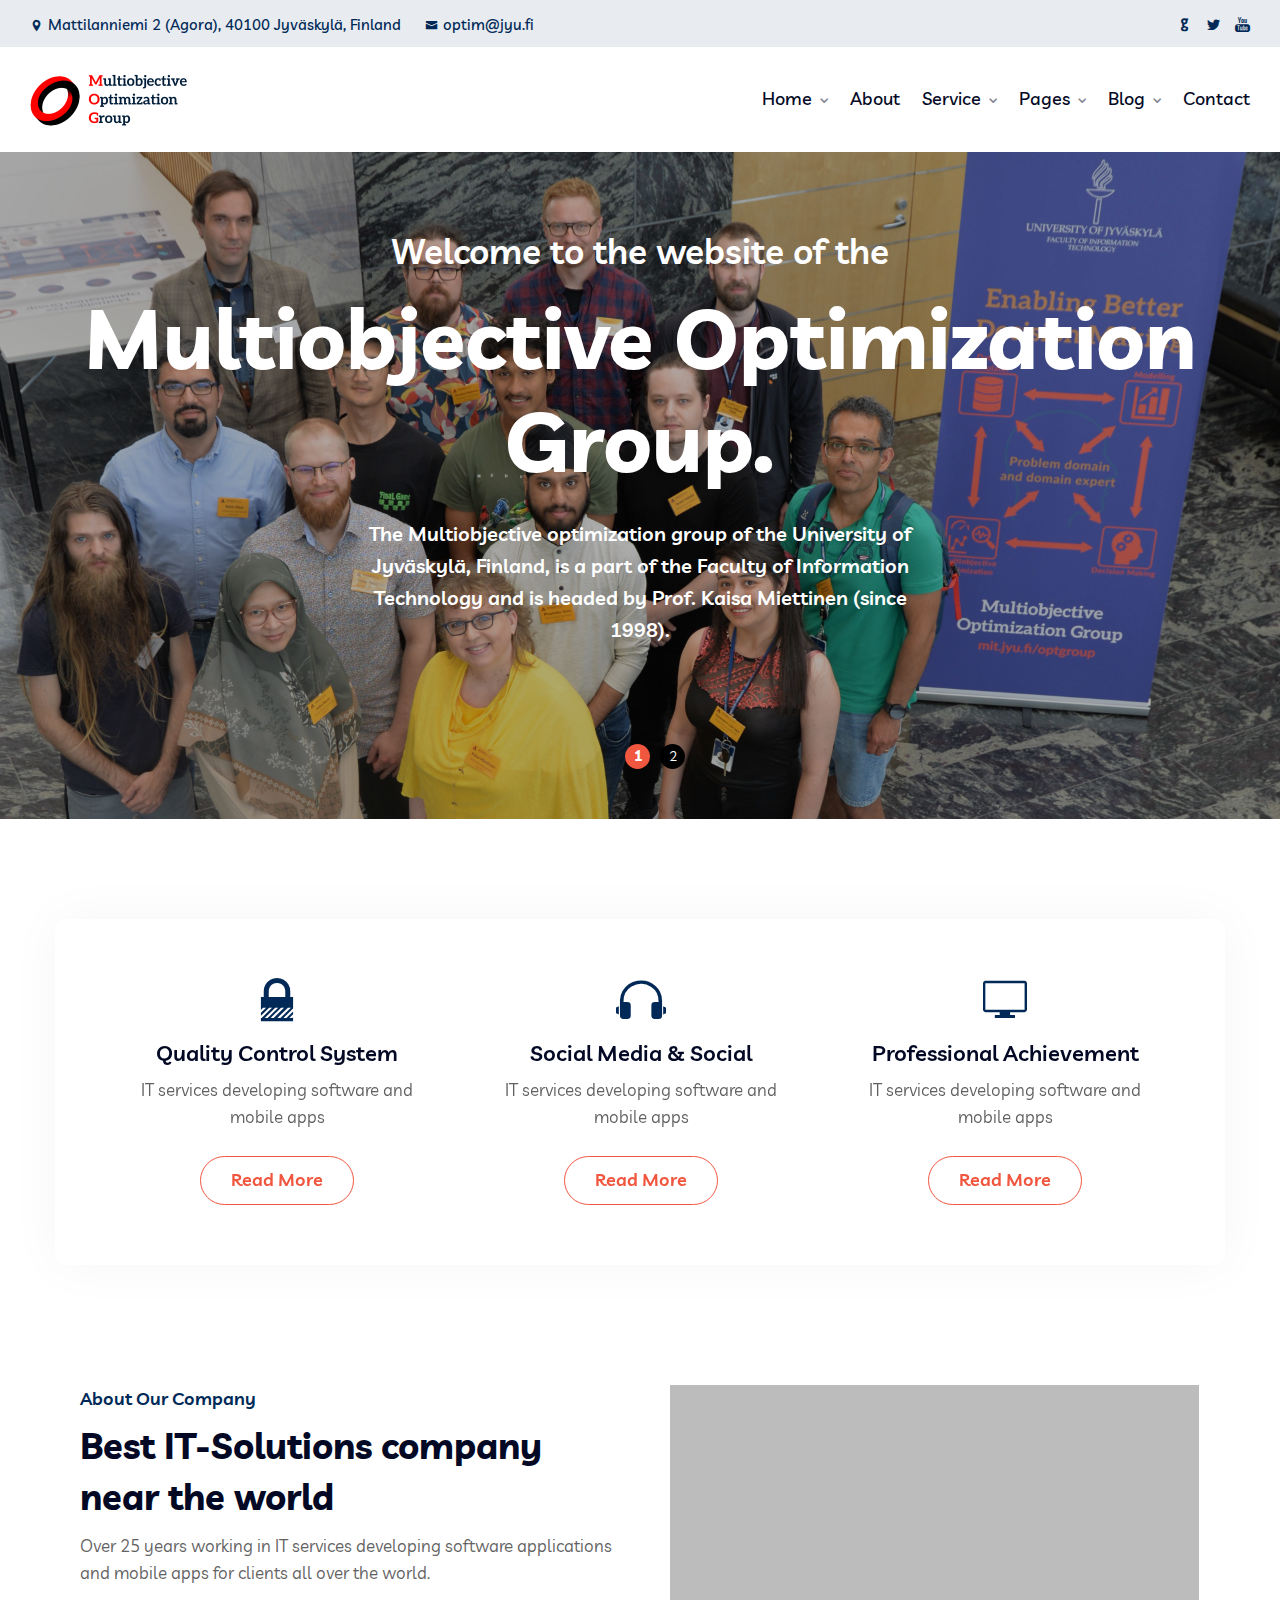
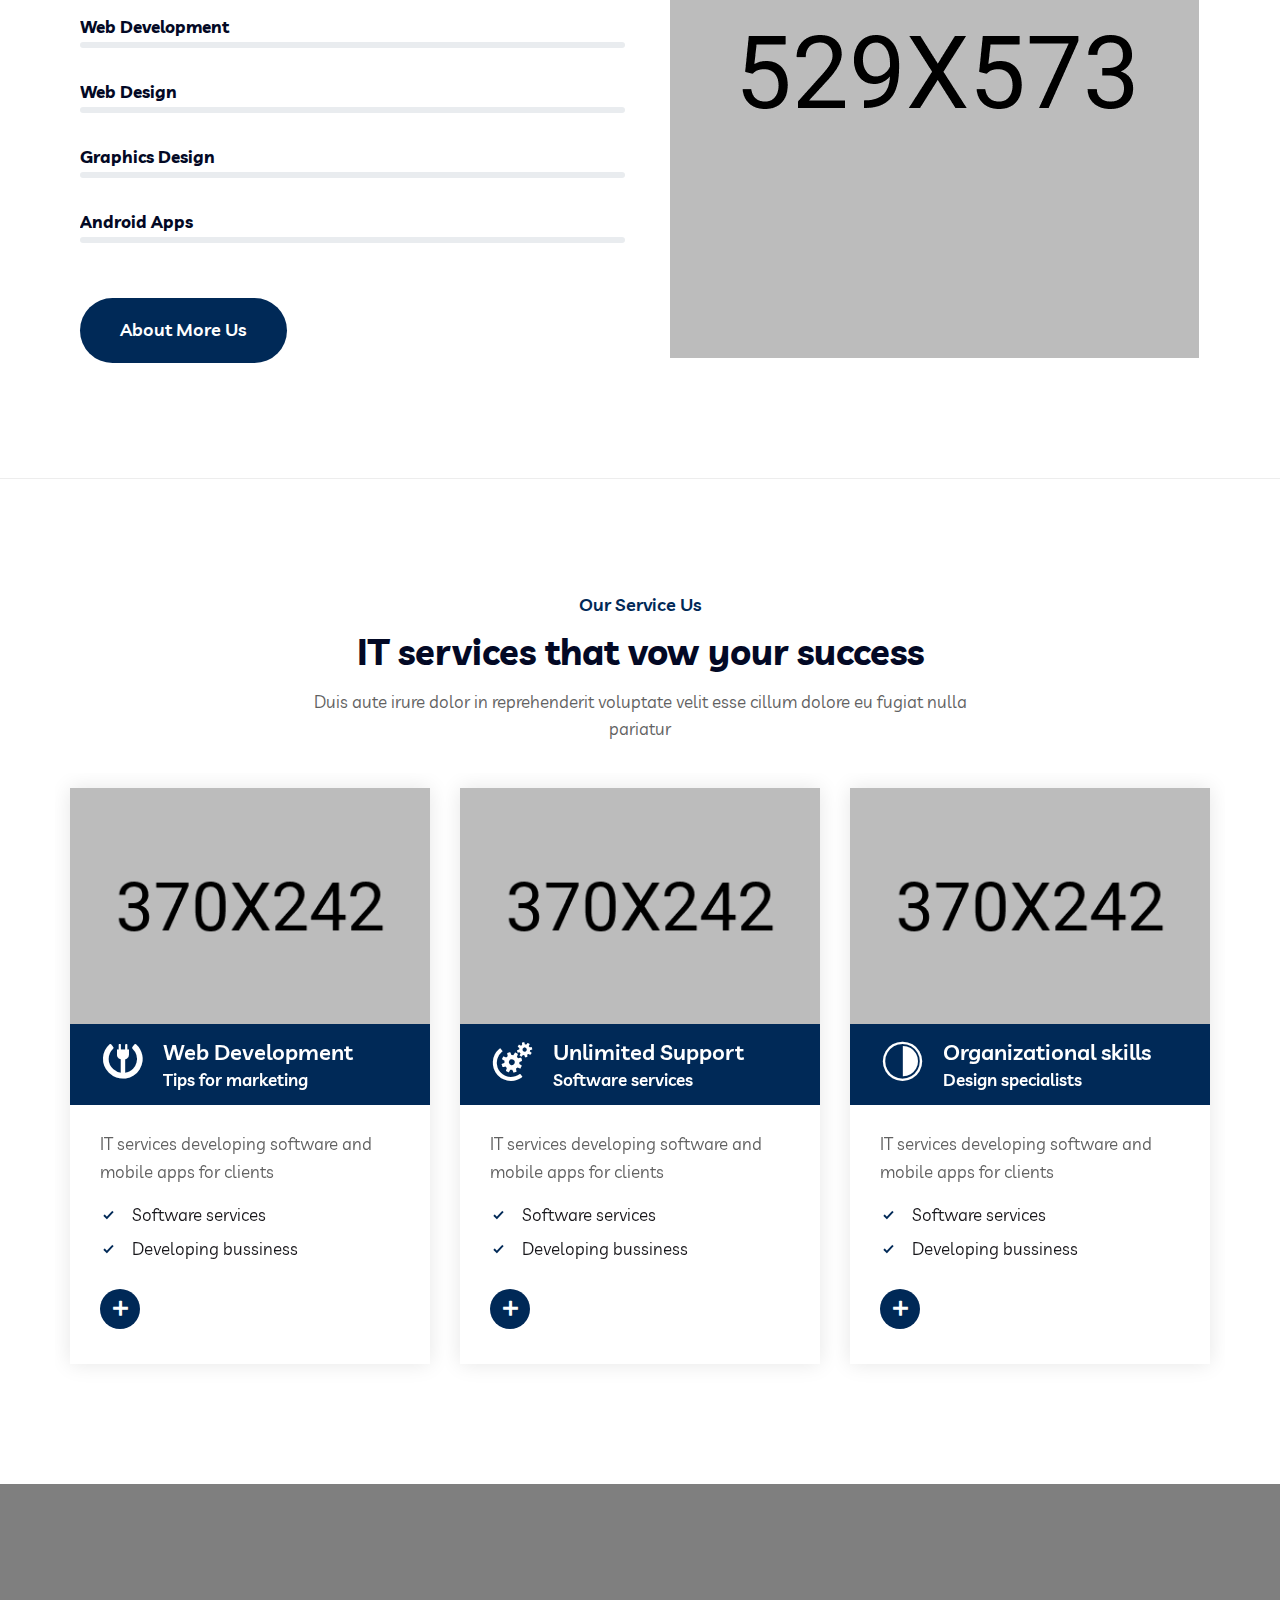
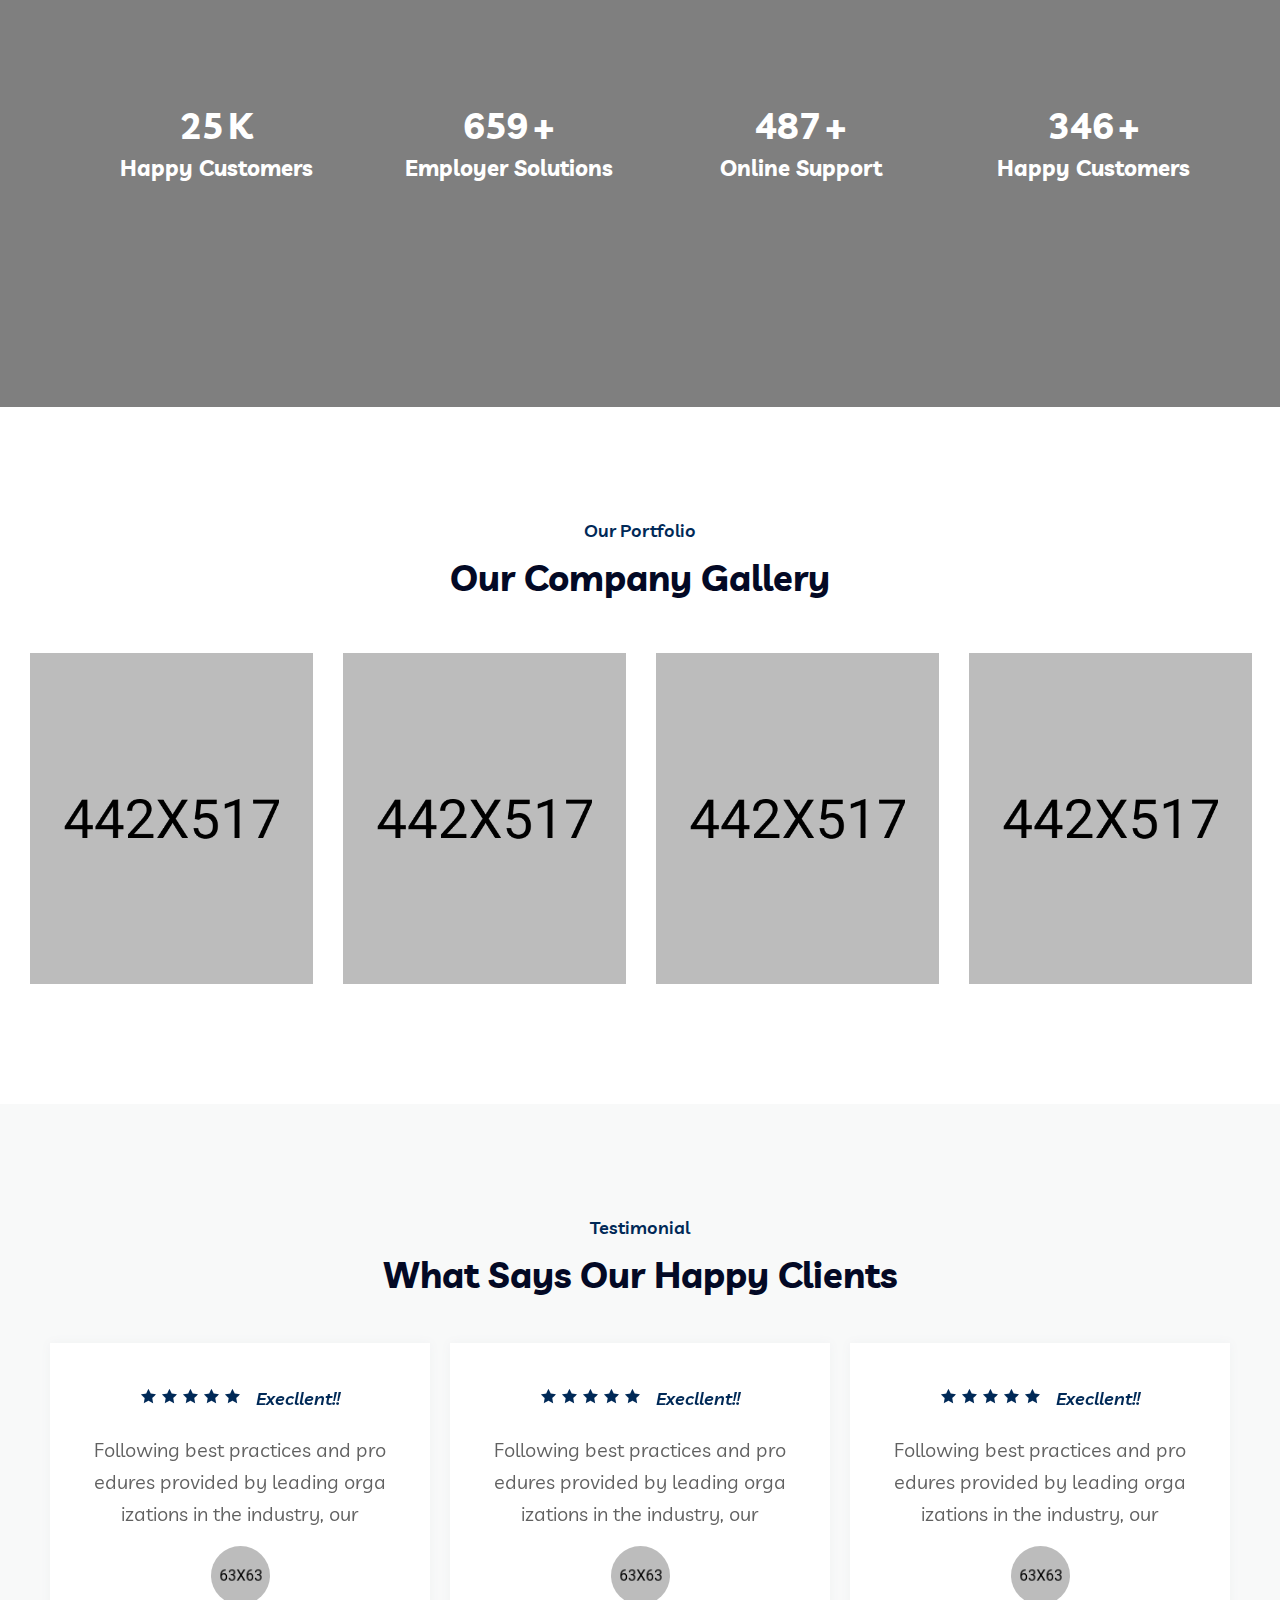
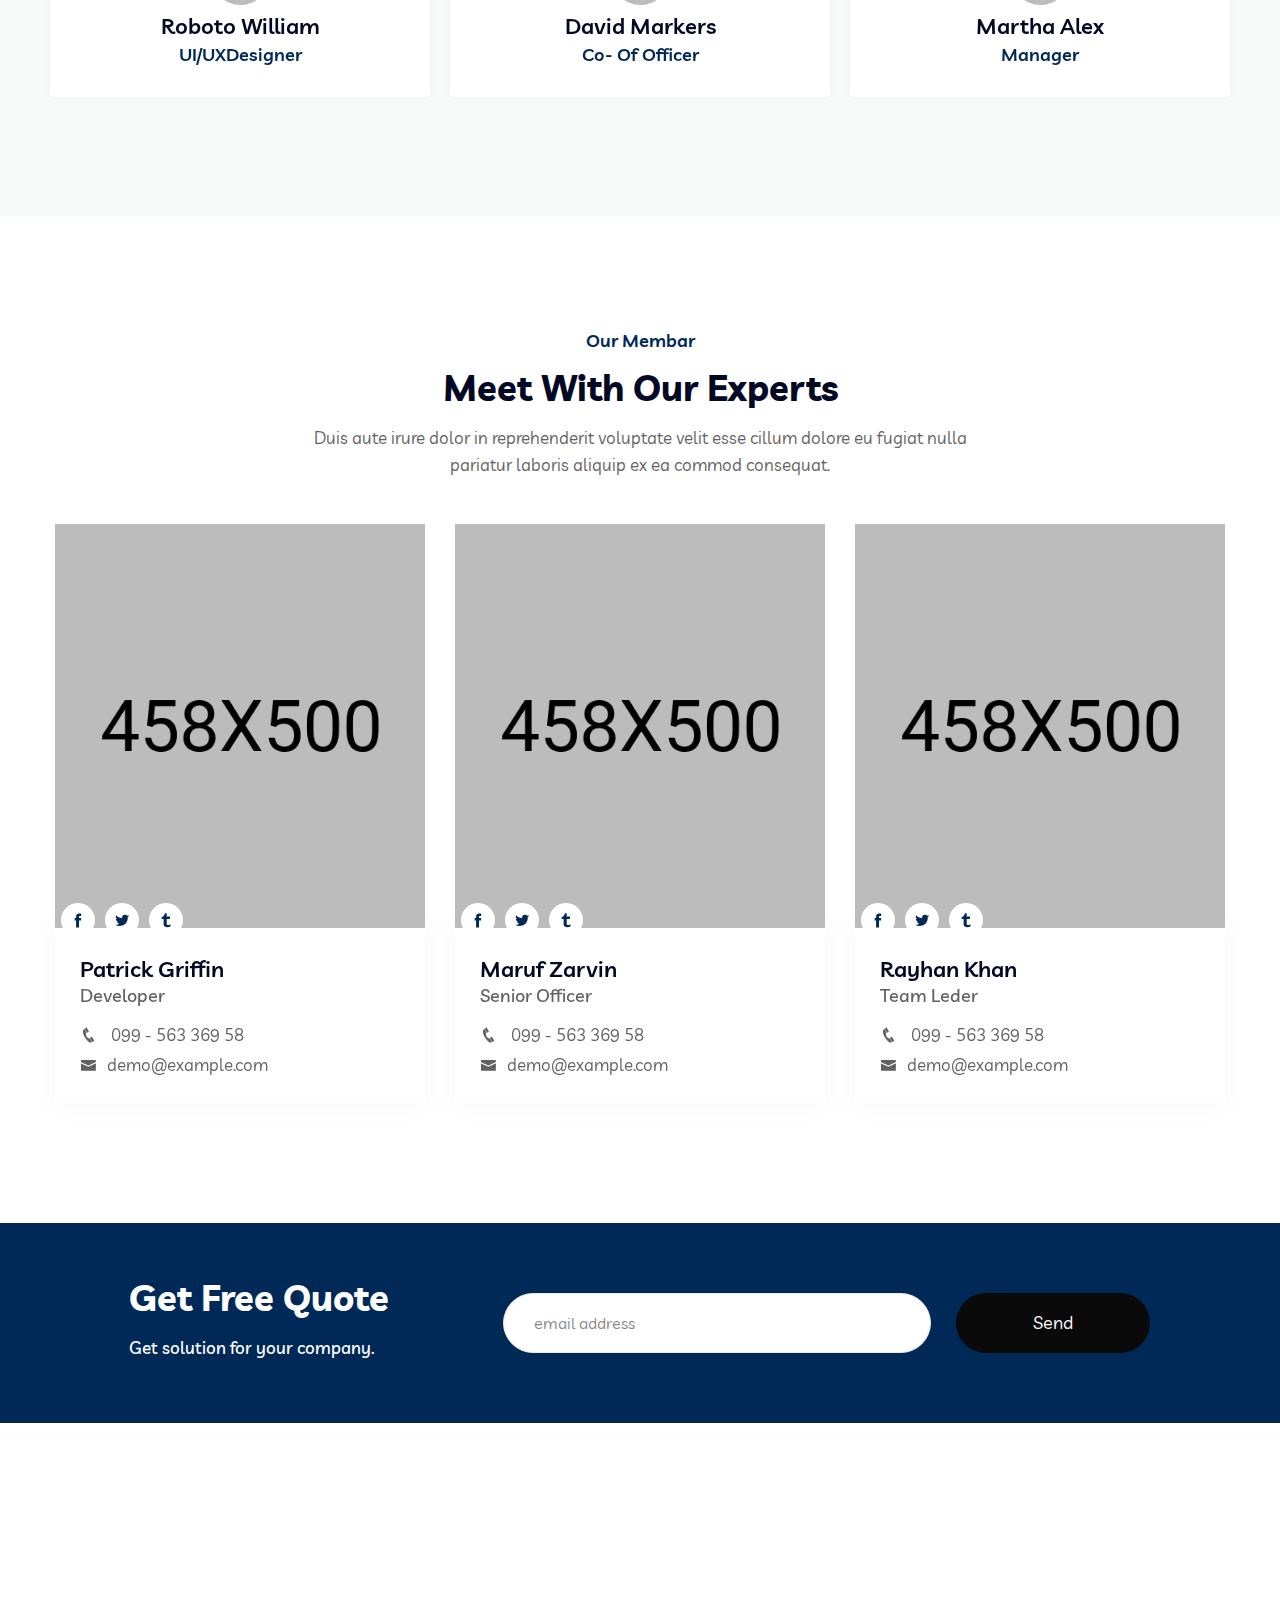
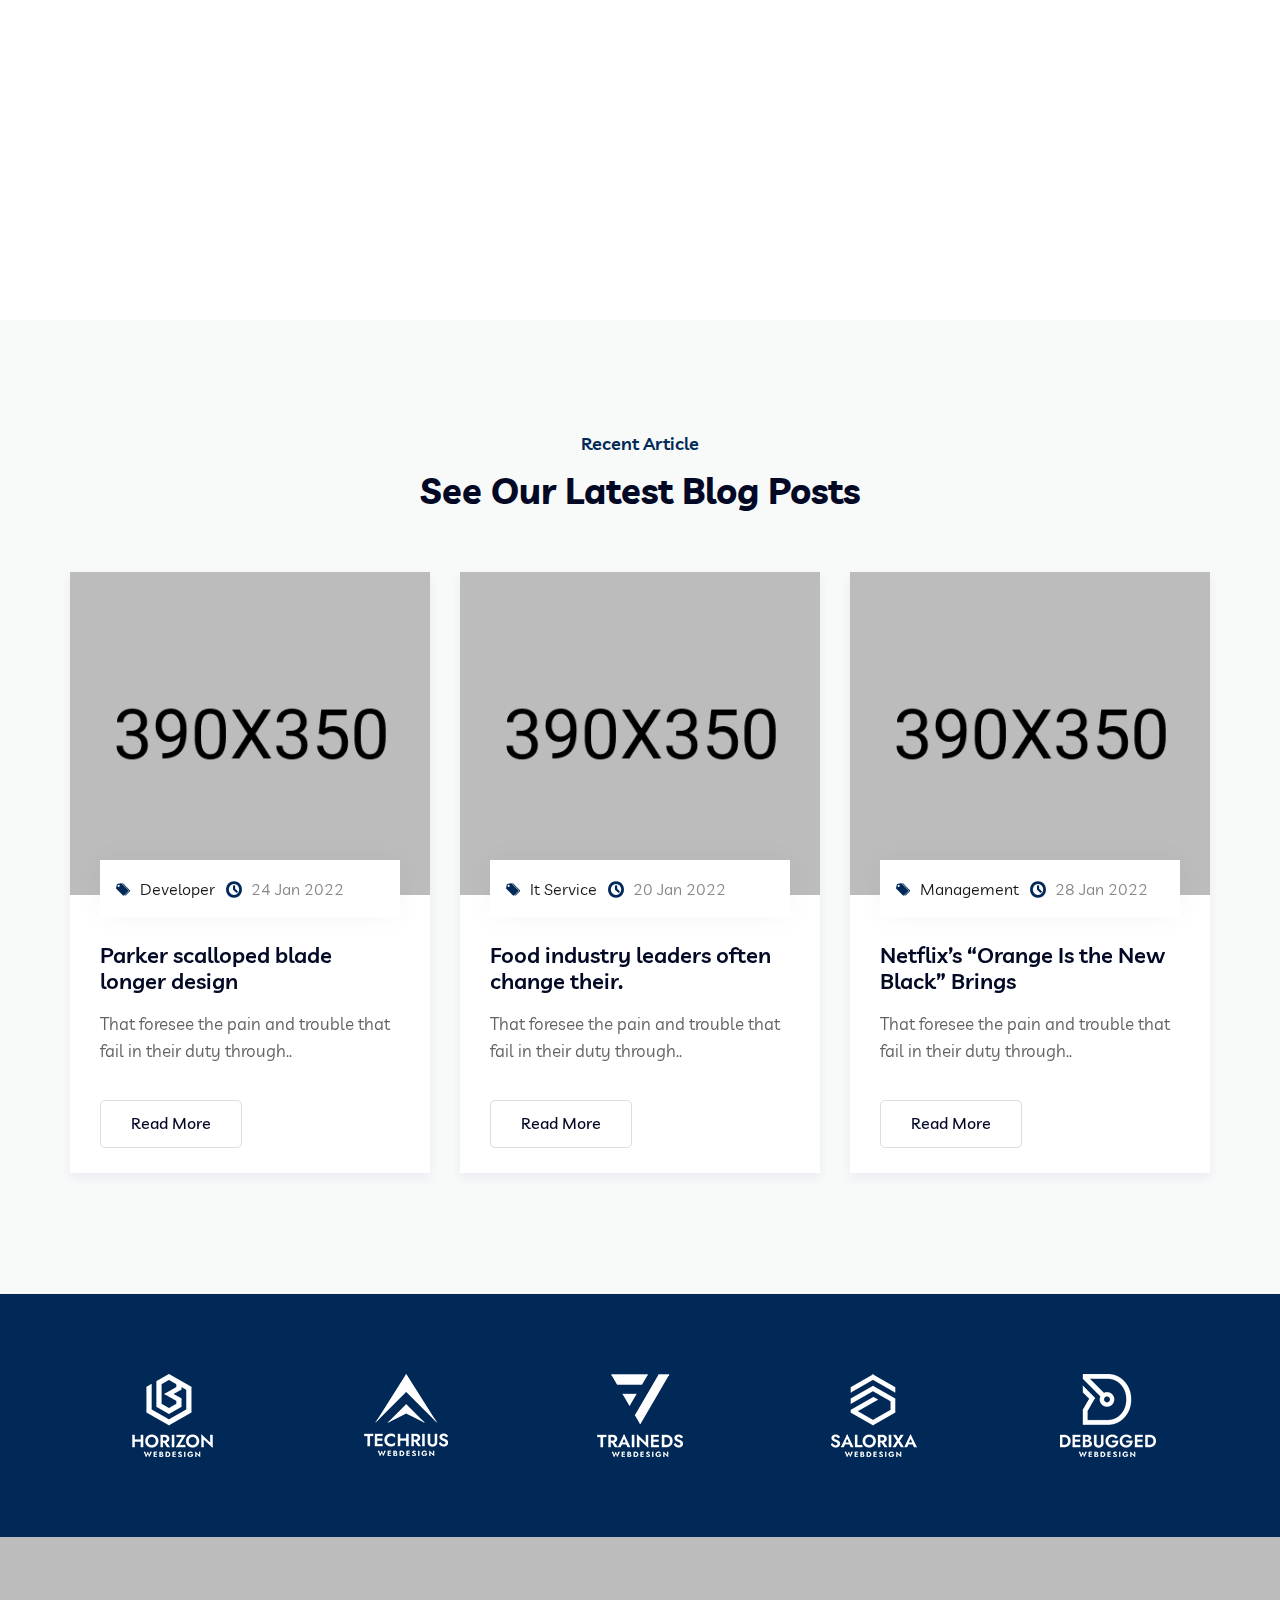
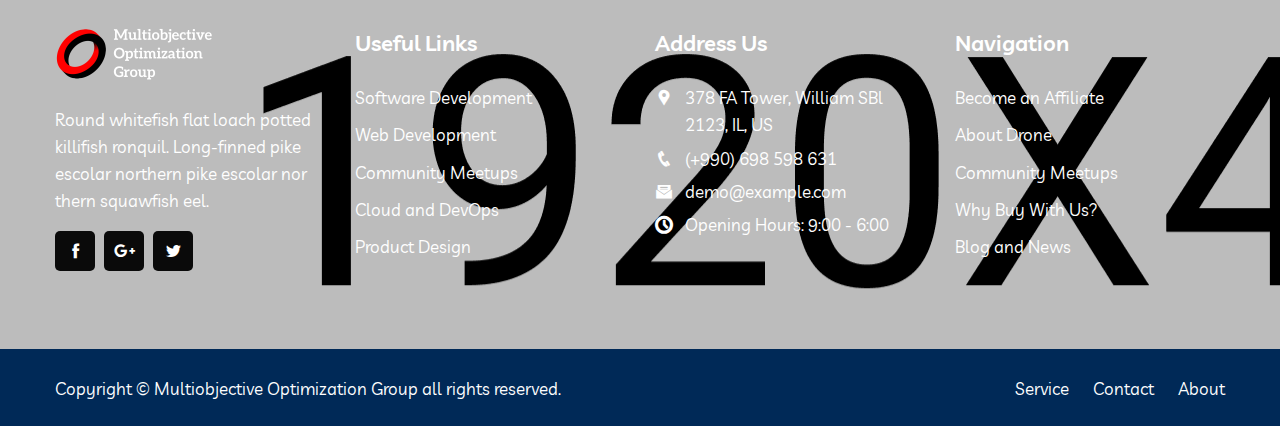
==== commit d574352e: "Added info to index and change styles" ====
--- a/index.html
+++ b/index.html
@@ -26,9 +26,8 @@
                   <div class="col-xs-12 col-lg-8 col-xl-8 col-md-12 col-sm-12">
                      <div class="top-address text-left">
                         <p>
-                           <span> <i class="icofont-location-pin"></i>92 Bowery St., New York, NY 10013</span>
-                           <a href="tel:+998556778345"> <i class="icofont-ui-call"></i>+998556778345 </a>
-                           <a href="mailto:demo@example.com"> <i class="icofont-envelope"></i>demo@example.com </a>
+                           <span> <i class="icofont-location-pin"></i>Mattilanniemi 2 (Agora), 40100 Jyväskylä, Finland</span>
+                           <a href="mailto:demo@example.com"> <i class="icofont-envelope"></i>optim@jyu.fi </a>
                         </p>
                      </div>
                   </div>
@@ -36,9 +35,9 @@
                   <div class="col-xs-12 col-lg-4 col-xl-4 col-md-12 col-sm-12 ">
                      <div class="top-right-menu">
                         <ul class="social-icons text-right text_m_center">
-                           <li><a class="facebook social-icon" href="#"><i class="icofont-facebook"></i></a></li>
+                           <li><a class="github social-icon" href="#"><i class="icofont-github"></i></a></li>
                            <li><a class="twitter social-icon" href="#"><i class="icofont-twitter"></i></a></li>
-                           <li><a class="instagram social-icon" href="#"><i class="icofont-instagram"></i></a></li>
+                           <li><a class="youtube social-icon" href="#"><i class="icofont-brand-youtube"></i></a></li>
                         </ul>
                      </div>
                   </div>
@@ -162,9 +161,7 @@
                                  <li><a href="corporate-contact.html">Contact</a></li>
                               </ul>
                            </nav>
-                           <div class="donate-btn-header">
-                              <a class="dtbtn" href="#"> Free Estimate </a>	
-                           </div>
+
                         </div>
                      </div>
                   </div>
@@ -303,13 +300,13 @@
                      <div id="htmlcaption1_3936" class="nivo-html-caption em-slider-content-nivo">
                         <div class="em_slider_inner container  text-center">
                            <div class="wow slideInRight animated" data-wow-duration="2s" data-wow-delay="s">
-                              <h2 class="em-slider-title">Welcome to Our Corporate</h2>
+                              <h2 class="em-slider-title">Welcome to the website of the</h2>
                            </div>
                            <div class="wow slideInRight animated" data-wow-duration="2s" data-wow-delay="s" >
-                              <h1 class="em-slider-sub-title">Make Creative Best Top Corporate  Business.</h1>
+                              <h1 class="em-slider-sub-title">Multiobjective Optimization Group.</h1>
                            </div>
                            <div class="wow slideInRight animated" data-wow-duration="3s" data-wow-delay="s">
-                              <p class="em-slider-descript">Rorem ipsum dolor sit amet, consectetur adipisicing elit, sed do ut labore et dolore magna aliqua.</p>
+                              <p class="em-slider-descript">The Multiobjective optimization group of the University of Jyväskylä, Finland, is a part of the Faculty of Information Technology and is headed by Prof. Kaisa Miettinen (since 1998).</p>
                            </div>
                            <div class="em-slider-button wow  bounceInUp  em-button-button-area animated" data-wow-duration="3s" data-wow-delay="s" style="visibility: hidden; animation-duration: 3s; animation-name: none;"> <a class="em-active-button" href="#">Read More </a></div>
                         </div>
@@ -318,10 +315,10 @@
                      <div id="htmlcaption1_3935" class="nivo-html-caption em-slider-content-nivo">
                         <div class="em_slider_inner container  text-center">
                            <div class="wow slideInRight animated" data-wow-duration="2s" data-wow-delay="s">
-                              <h2 class="em-slider-title">Welcome to Our Corporate</h2>
+                              <h2 class="em-slider-title">Want to join our group?</h2>
                            </div>
                            <div class="wow slideInRight animated" data-wow-duration="2s" data-wow-delay="s">
-                              <h1 class="em-slider-sub-title">Make Creative Best Top Corporate  Business.</h1>
+                              <h1 class="em-slider-sub-title">Check out our master and phd thesis topics.</h1>
                            </div>
                            <div class="wow slideInRight animated" data-wow-duration="3s" data-wow-delay="s">
                               <p class="em-slider-descript">Rorem ipsum dolor sit amet, consectetur adipisicing elit, sed do ut labore et dolore magna aliqua.</p>
@@ -1345,7 +1342,7 @@
                <div class="row">
                   <div class="col-lg-6 col-md-6  col-sm-12">
                      <div class="copy-right-text">
-                        <p>Copyright &copy; poket all rights reserved.</p>
+                        <p>Copyright &copy; Multiobjective Optimization Group all rights reserved.</p>
                      </div>
                   </div>
                   <div class="col-lg-6 col-md-6  col-sm-12">
--- a/css/corporate_style.css
+++ b/css/corporate_style.css
@@ -43,7 +43,7 @@
 }
  a:hover {
      text-decoration: none;
-     color:#14b1bb;
+     color:#002957;
 }
  body {
 	color:#616161;
@@ -93,7 +93,7 @@
      display: none;
 }
 .corporate-header-top {
-    background: #14b1bb;
+    background: #E8EBF0;
     padding: 10px 200px;
 }
  .top-address p {
@@ -104,7 +104,7 @@
 }
  .top-address p span i, .top-address p a i {
      font-size: 13px;
-     color: #fff;
+     color: #002957;
      margin-right: 5px;
 }
  .top-address p span i:hover, .top-address p a i:hover{
@@ -134,15 +134,15 @@
      font-size: 15px;
 }
  .top-welcomet p span, .top-welcomet p a, .top-welcome p span, .top-welcome p a, .top-welcome p, .top-address p a, .top-right-menu ul.social-icons li a, .top-address p span {
-     color: #fff;
+     color: #002957;
      font-size: 15px;
      font-weight: 500;
 }
  .top-welcome p a:hover{
-     color:#17161a;
+     color:#F1563F;
 }
  .top-right-menu .social-icons li a:hover, .top-right-menu .social-icons li a i:hover {
-     color: #17161a;
+     color: #F1563F;
 }
  .top-both-p0 .top-address p a, .top-both-p0 .top-address p span {
      margin-right: 0px;
@@ -241,7 +241,7 @@
      margin-right: 15px !important;
 }
 .corporate_menu > ul > li.current > a, .corporate_menu > ul > li:hover > a, .creative_header_menu > ul > li:hover > a {
-    color: #14b1bb;
+    color: #002957;
     background-color: transparent;
 }
  .corporate_menu > ul > li:hover > a:before, .corporate_menu > ul > li.current > a:before {
@@ -270,7 +270,7 @@
      color:#fff;
 }
  .corporate_nav_area.prefix .corporate_menu > ul > li.current > a {
-     color: #14b1bb;
+     color: #002957;
 }
  .search_popup_button, .tx_mmenu_together{
      align-items: center;
@@ -331,7 +331,7 @@
     padding: 4px 0px;
 }
  .corporate_menu ul .sub-menu li:hover > a, .corporate_menu ul .sub-menu .sub-menu li:hover > a, .corporate_menu ul .sub-menu .sub-menu .sub-menu li:hover > a, .corporate_menu ul .sub-menu .sub-menu .sub-menu .sub-menu li:hover > a {
-     color: #14b1bb;
+     color: #002957;
 }
 .corporate_menu ul .sub-menu li:hover {
     margin-left: 16px;
@@ -525,7 +525,7 @@
 	margin-top:10px;
 }
 .em-quearys-menu i{
-    background: #14b1bb;
+    background: #002957;
     border-radius: 50px;
     display: inline-block;
     text-align: center;
@@ -558,7 +558,7 @@
     margin-right: 10px;
 }
 .main_menu_header_icon i {
-    color: #14b1bb;
+    color: #002957;
 	font-size: 30px;
 }
 .main_menu_header_address_text h3, .main_menu_header_address_text h4 a {
@@ -568,7 +568,7 @@
 	
 }
 .main_menu_header_address_text h3{
-	color: #14b1bb;
+	color: #002957;
 }
 .main_menu_header_address_text h4 {
     margin-bottom: 0;
@@ -593,7 +593,7 @@
 }
 .mean-container .mean-bar {
     float: none;
-    background: #14b1bb none repeat scroll 0% 0;
+    background: #002957 none repeat scroll 0% 0;
     overflow: hidden;
 }
 
@@ -682,14 +682,14 @@
 	font-weight:600;
 }
 .witr_section_title_inner h2 {
-    color: #14b1bb;
+    color: #002957;
 }
  .witr_section_title_inner p span a,
  .witr_section_title_inner p span, 
  .witr_section_title_inner h1 span,
  .witr_section_title_inner h2 span,
  .witr_section_title_inner h3 span{
-     color:#14b1bb;
+     color:#002957;
 }
  .witr_section_title_inner p {
      margin-top: 10px;
@@ -705,7 +705,7 @@
     color:#fff;
 }
 .title_btn a {
-    background: #14b1bb;
+    background: #002957;
     padding: 15px 30px;
     color: #fff;
     display: inline-block;
@@ -741,7 +741,7 @@
 .witr_bar_inner {
     height: 5px;
     width: 90px;
-    background: #14b1bb;
+    background: #002957;
     margin: 0px auto;
     position: relative;
     border-radius: 30px;
@@ -762,7 +762,7 @@
     left: 0;
     top: 50%;
     transform: translateY(-50%);
-    border: 6px solid #14b1bb;
+    border: 6px solid #002957;
     border-radius: 50%;
     background: #1c1b1b;
     -webkit-animation-duration: 3s;
@@ -781,7 +781,7 @@
     right: 0;
     top: 50%;
     transform: translateY(-50%);
-    border: 6px solid #14b1bb;
+    border: 6px solid #002957;
     border-radius: 50%;
     background: #1c1b1b;
     -webkit-animation-duration: 3s;
@@ -922,7 +922,7 @@
      font-weight:Italic;
 }
 .corporate_single_event:hover .event_page_title h2 a, .witr_swiper_content h1 span, .witr_swiper_content h2 span, .witr_swiper_content h3 span {
-    color: #14b1bb;
+    color: #002957;
 }
  .witr_swiper_content h1 {
     color: #fff;
@@ -1084,13 +1084,13 @@
     background: #0a0a0a;
 }
 .pricing-part a.btn, .feature_btn a, .witr_ser_btnb a, .service-btn > a, a.dtbtn, .witr_btn, .witr_bbtn, .witr_gbtn, .witr_gbbtn, .corporate_button a, .witr_sbtn_s8 a {
-    background-color: #14b1bb;
+    background-color: #002957;
     border-radius: 30px;
     color: #fff;
     display: inline-block;
 }
  .witr_btn:hover, .witr_bbtn:hover, .witr_gbtn:hover::before, .witr_vbtn:hover, .witr_vhgbtn:hover::before, .witr_vbbgbtn_inner:hover:after, .witr_vbbgbtn:hover::after, .witr_vdbbgbtn_inner:hover:before, .witr_vdbbgbtn:hover::before {
-    background-color: #14b1bb;
+    background-color: #002957;
 }
 .witr_btn {
     border-radius: 100px;
@@ -1114,8 +1114,8 @@
 }
  .witr_swiper_content .witr_btn.active:hover {
     color: #fff;
-    background-color: #14b1bb;
-    border-color: #14b1bb;
+    background-color: #002957;
+    border-color: #002957;
 }
 .slider_btn {
     margin-top: 48px;
@@ -1131,7 +1131,7 @@
 .corporate_slider_icon ul li a i {
     font-size: 15px;
     color: #fff;
-    background: #14b1bb;
+    background: #002957;
     height: 35px;
     width: 35px;
     line-height: 35px;
@@ -1163,7 +1163,7 @@
     display: none;
 }
 .swiper-button-prev:hover, .swiper-button-next:hover {
-    color: #14b1bb;
+    color: #002957;
     background: #fff;
     padding: 30px;
 }
@@ -1234,7 +1234,7 @@
     font-size: 16px;
     font-weight: 500;
     margin-right: 10px;
-    background: #14b1bb;
+    background: #002957;
     color: #fff;
     border-radius: 100px;
 }
@@ -1391,7 +1391,7 @@
     border-radius: 100px;
 }
 .butn {
-    border: 2px solid #14b1bb;
+    border: 2px solid #002957;
 }
 .butn {
     background: 0 0;
@@ -1409,7 +1409,7 @@
     margin-right: 5px;
 }
 .active .witr_ac_style, .banner-content a i, .banner-content button, .banner-content.content-4 ul li a:hover i, .butn:before, .witr_about_btn a, .witr_ac_style:focus, .witr_ac_style:hover {
-    background: #14b1bb;
+    background: #002957;
 }
 .butn:before {
     content: '';
@@ -1429,7 +1429,7 @@
     border-radius: 100px;
 }
  .butn:hover, .banner-content button:hover {
-    border-color: #14b1bb;
+    border-color: #002957;
 	color:#fff;
 }
 .butn:hover:before {
@@ -1553,14 +1553,14 @@
     border-radius: 100px;
     transition: all 0.5s ease 0s;
     z-index: 1;
-	background:#14b1bb;  	
+	background:#002957;  	
 }
 a.em-active-button {
-    background: #14b1bb;
+    background: #F1563F;
     color: #fff;
 }
 .em-button-button-area a:hover{
-	color:#14b1bb;
+	color:#F1563F;
 	background:#fff;
 }
 .em-slider-half-width {
@@ -1622,8 +1622,8 @@
     right: 0;
 }
 .em-nivo-slider-wrapper .nivo-directionNav a:hover {
-    background: #14b1bb;
-    border-color: #14b1bb;
+    background: #002957;
+    border-color: #002957;
     color: #fff;
 }
 .em-nivo-slider-wrapper:hover .nivo-directionNav a {
@@ -1657,7 +1657,7 @@
 line-height: 25px;	
 }
 .em-nivo-slider-wrapper .nivo-controlNav a:hover, .em-nivo-slider-wrapper .nivo-controlNav a.active {
-    background: #14b1bb;
+    background: #F1563F;
 	color:#fff;
     opacity: 1;
     -ms-filter: "progid:DXImageTransform.Microsoft.Alpha(Opacity=100)";
@@ -1743,13 +1743,13 @@
     transition: .5s;
 }
 .service-item i {
-    color: #14b1bb;
+    color: #002957;
 }
 .service-item h3 {
     padding: 26px 0 10px;
 }
 .service-item:hover {
-    background-color: #14b1bb;
+    background-color: #002957;
 }
 .service-item:hover .text_box i, .service-item:hover .text_box h3{
 	color:#fff;
@@ -1790,7 +1790,7 @@
 .snigle_news_feed i, .snigle_news_feed img {
     float: left;
     margin-top: 5px;
-	color: #14b1bb;
+	color: #002957;
     font-size: 35px;
     text-align: center;
     margin: -6px 0 0;
@@ -1830,7 +1830,7 @@
 }
 /* ===== corporate 4 Feature Area CSS ===== */
 .cp4_feature_area .all_color_service:hover {
-	background:#14b1bb;
+	background:#002957;
 }
 /* ===== corporate 5 Feature Area CSS ===== */
 .cp5_feature_area {
@@ -1949,7 +1949,7 @@
 }
 .witr_feature_icon_3d i {
     font-size: 60px;
-    color: #14b1bb;
+    color: #002957;
     display: inline-block;
     line-height: 1;
     margin-bottom: 18px;
@@ -1987,7 +1987,7 @@
     background: #fff;
 }
 .witr_service_btn_3d a:hover {
-    color: #14b1bb;
+    color: #002957;
 }
 /* feature Front Face */
 .witr_feature_front_3d {
@@ -2008,7 +2008,7 @@
     border-radius: 10px;
 }
 .witr_feature_back_3d {
-    background: #14b1bb;
+    background: #002957;
 }
  .witr_feature_back_3d:before {
      content: "";
@@ -2065,7 +2065,7 @@
     line-height: normal;
     background: 0 0;
     border: none;
-    color: #14b1bb;
+    color: #002957;
 }
 .witr_cfeature8 .sub-item h3 {
     margin-top: 30px;
@@ -2080,15 +2080,15 @@
     font-weight: 600;
 }
 .feature_btn a {
-    border: 1px solid #14b1bb;
+    border: 1px solid #F1563F;
     background: 0;
     margin-top: 10px;
 }
 .feature_btn a, .sub-item.sub-item-3 i {
-    color: #14b1bb;
+    color: #F1563F;
 }
 .feature_btn a:hover, .sub-item.sub-item-6:hover i {
-    background: #14b1bb;
+    background: #F1563F;
 	color:#fff;
 }
 /* ===== corporate 9 Feature Area CSS ===== */
@@ -2124,7 +2124,7 @@
 }
 .em-service-icon i {
     font-size: 50px;
-	color: #14b1bb;
+	color: #002957;
 }
 .witr_s_flex {
     display: flex;
@@ -2141,7 +2141,7 @@
     margin-bottom: 5px;
 }
 .about_right_bottom_inner .em-service-title h3 {
-    color: #14b1bb;
+    color: #002957;
     font-size: 18px;
     font-weight: 600;
     margin: 0 0 5px;
@@ -2155,7 +2155,7 @@
     width: 60px;
     height: 60px;
     line-height: 60px;
-	background-color: #14b1bb;
+	background-color: #002957;
 	text-align: center;
     border-radius: 50%;
 	font-size:25px;
@@ -2177,7 +2177,7 @@
     padding-left: 5px;
 }
 .icon-list-icon i {
-    color: #14b1bb;
+    color: #002957;
     font-size: 22px;
 }
 .about_list_inner {
@@ -2223,7 +2223,7 @@
     margin-top: 5px;
 }
 .cp4_about_area .em-service-desc a{
-	color: #14b1bb;
+	color: #002957;
     font-size: 18px;
     font-weight: 400;
 }
@@ -2266,7 +2266,7 @@
     margin-top: 12px;
 }
 .cp5_about_area .about_right_bottom_inner .em-service-title h3 {
-    color: #14b1bb;
+    color: #002957;
     font-size: 18px;
     font-weight: 600;
     margin: 5px 0 5px;
@@ -2315,13 +2315,13 @@
 .cp8_about_area .em-service2.sleft {
     border-style: solid;
     border-width: 0 0 0 2px;
-    border-color: #14b1bb;
+    border-color: #002957;
     padding: 18px 30px 15px;
     border-radius: 5px;
     width: 48%;
 }
 .cp8_about_area .em-service-icon i {
-    color: #14b1bb;
+    color: #002957;
 	font-size: 20px;
 }
 .cp8_about_area .em-service-title h3, .cp8_about_area .em-service-title h3 a {
@@ -2335,7 +2335,7 @@
     margin: -2px 5px 0 0;
 }
 .cp8_about_area .em-service2:hover {
-    background-color: #14b1bb;
+    background-color: #002957;
 	color:#fff;
 }
  .cp8_about_area .all_color_service:hover h3, .cp8_about_area .all_color_service:hover h3 a, .cp8_about_area .all_color_service:hover p, .cp8_about_area .all_color_service:hover i, .cp8_about_area .all_color_service:hover .service_list_op a {
@@ -2363,7 +2363,7 @@
     margin-bottom: 1px;
 }
 .cp9_about_area .all_list_color ul li a i, .cp9_about_area .all_list_color ul li span i {
-    color: #14b1bb;
+    color: #002957;
     font-size: 15px;
     text-align: center;
     margin: 0 4px 0 0;
@@ -2446,7 +2446,7 @@
 }
 .em_single_service:hover {
     background-color: transparent;
-    background: #14b1bb;
+    background: #002957;
 }
 .em_single_service:hover .service_icon i,
 .em_single_service:hover .service_inner_content h3,
@@ -2495,11 +2495,11 @@
     padding: 60px 40px 50px;
 }
 .corporate3_service_area .service-item:hover {
-    border: 2px solid #14b1bb;
+    border: 2px solid #002957;
     background-color: #fff;
 }
 .corporate3_service_area .service-item:hover .text_box i {
-    color: #14b1bb;
+    color: #002957;
 }
 .corporate3_service_area .service-item:hover .text_box h3 {
     color: #030925;
@@ -2543,7 +2543,7 @@
 }
 .witr_service_10 .serIcon i {
     line-height: 1;
-	color: #14b1bb;
+	color: #002957;
     font-size: 55px;
 }
 .detail_SS h3 {
@@ -2556,7 +2556,7 @@
     padding: 0;
 }
 .service_list_op ul li i {
-    color: #14b1bb;
+    color: #002957;
 }
 .service_list_op ul i {
     margin-right: 15px;
@@ -2572,10 +2572,10 @@
     box-shadow: 0px 0px 30px 0px rgb(0 0 0 / 5%);
     background-color: #00000000;
     border-style: none;
-    color: #14b1bb;
+    color: #002957;
 }
 .witr_service_10 .service-btn a:hover{
-	background-color: #14b1bb;
+	background-color: #002957;
 	color:#fff;
 }
 .witr_service_10 {
@@ -2595,7 +2595,7 @@
     transition: .5s;
 }
 .witr_service_10:before {
-    background: #14b1bb;
+    background: #002957;
 }
 .witr_service_10:hover:before {
     height: 40%;
@@ -2622,7 +2622,7 @@
 .wirt_detail_texti {
     padding: 15px 30px 10px;
     text-align: left;
-	background: #14b1bb;
+	background: #002957;
 }
 .wirt_detail_icon {
     float: left;
@@ -2672,7 +2672,7 @@
     transition: 1s;
 }
 .Screenshots .dnSlide-main .dnSlide-btn, .pluse_btn_slick span, .witr_11_btn.witr_sbtn_s8 a, .witr_sbtn_s8 a i {
-    background: #14b1bb;
+    background: #002957;
 	color: #fff;
 }
 .pluse_btn_slick {
@@ -2727,8 +2727,8 @@
     margin-bottom: 55px;
 }
 .cp_animation_service_area .witr_animate_content h1 span {
-    -webkit-text-stroke-color: #14b1bb;
-    -webkit-text-fill-color: #14b1bb;
+    -webkit-text-stroke-color: #002957;
+    -webkit-text-fill-color: #002957;
     -webkit-text-stroke-width: 0px;
 }
 .cp_animation_service_area .cd-headline.clip span {
@@ -2881,10 +2881,10 @@
     transition: .5s;
 }
 .wbutton_top_service_icon a, .witr_service2_icon_bottom i, .witr_service_10 .service-btn a, .witr_servicetwo_text a {
-    color: #14b1bb;
+    color: #002957;
 }
 .poly_text_box:hover .service_icon_box::before, .wirt_detailb_icon i:hover, .witr_service2:hover .wbutton_top_service_icon a::before, .witr_service2:hover .witr_service2_icon_bottom::before {
-    background: #14b1bb;
+    background: #002957;
 }
 
 /* ===== 7. Process Area CSS ===== */
@@ -2914,7 +2914,7 @@
     width: 95px;
     line-height: 95px;
     color: #fff;
-    background: #14b1bb;
+    background: #002957;
     display: inline-block;
     border-radius: 100%;
     font-size: 30px;
@@ -2938,13 +2938,13 @@
     padding: 60px 0 30px;
     border-style: solid;
     border-width: 1px;
-    border-color: #14B1BB40;
+    border-color: #00295740;
     border-radius: 5px;
 	transition:.5s;
 }
 .cp9_process_area .sub-item:hover {
     border-style: solid;
-    border-color: #14b1bb;
+    border-color: #002957;
 }
 /* ===== 8. Skill Area CSS ===== */
 .corporate_skill_area{
@@ -2971,7 +2971,7 @@
     background-color: #e9ecef;
 }
 .progress-bar {
-    background:#14b1bb;
+    background:#002957;
 }
 .witr_progress-style2 .progress-bar {
     position: relative;
@@ -3126,7 +3126,7 @@
     background: #fff;
 }
  .nav-tabs i {
-    color: #14b1bb;
+    color: #002957;
     font-size: 30px;
 }
 .witr_taba_style1 .nav-tabs span {
@@ -3135,7 +3135,7 @@
     margin: 0 15px;
 }
 .nav-tabs .nav-link:hover, .witr_taba_style1 .nav-tabs .nav-item.show .nav-link, .witr_taba_style1 .nav-tabs .nav-link.active {
-    background: #14b1bb;
+    background: #002957;
 }
  .nav-tabs .nav-link.active, .nav-tabs .active i {
     color: #fff;
@@ -3157,7 +3157,7 @@
     padding: 0 35px 0;
 }
 .witr_widget_list i {
-    color: #14b1bb;
+    color: #002957;
     font-size: 22px;
 	background:none;
 }
@@ -3174,7 +3174,7 @@
 /* video button css */
  .tx_svd_icon {
     font-size: 25px;
-    background-color: #14b1bb;
+    background-color: #002957;
 }
 .witr_swiper_area .tx_svd_icon {
     width: 100px;
@@ -3318,12 +3318,12 @@
     font-size: 30px;
     -webkit-transition: all .5s ease 0s;
     transition: all .5s ease 0s;
-	background: #14b1bb;
+	background: #002957;
 	color:#fff;
 }
 .witr_sstyle_9:hover .text_box i {
     background: #fff;
-	color: #14b1bb;
+	color: #002957;
 }
 .witr_sstyle_9 {
     position: relative;
@@ -3342,7 +3342,7 @@
     transition: .5s;
 }
 .witr_sstyle_9:before {
-    background: #14b1bb;
+    background: #002957;
 }
 .witr_sstyle_9:hover:before {
     width: 100%;
@@ -3381,7 +3381,7 @@
 }
 .witr_single_team_s {
     text-align: center;
-    background: #14b1bb;
+    background: #002957;
     padding: 15px 0;
 }
 .witr_single_team_s  a{
@@ -3406,13 +3406,13 @@
 }
 .team_single_title h1 {
 	font-size: 17px;
-	color:#14b1bb;	
+	color:#002957;	
 }
 .single_team_list ul li i,
 .single_team_list ul li a i{
     font-size: 19px;
     color: #fff;
-    background: #14b1bb;
+    background: #002957;
     height: 40px;
     width: 40px;
     line-height: 40px;
@@ -3431,7 +3431,7 @@
     margin-top: 30px;	
 }
 .team_single_btn a{
-	background: #14b1bb;
+	background: #002957;
     border-radius: 5px;
     color: #fff;
     display: inline-block;
@@ -3471,7 +3471,7 @@
     transition: .5s;
 }
 .team_bottom_icon a, .team_top_icon ul li a {
-    background: #14b1bb;
+    background: #002957;
 }
 .team_bottom_icon a, .team_o_icons ul li a:hover, .team_top_icon ul li a {
     color: #fff;
@@ -3485,7 +3485,7 @@
     background: #fff;
 }
 .all_color_team span {
-    color: #14b1bb;
+    color: #002957;
     font-size: 16px;
     font-weight: 500;
 }
@@ -3544,8 +3544,8 @@
     opacity: 0;
 }
 .team_s14_image:before {
-    border-left: 15px solid #14b1bb;
-    border-top: 15px solid #14b1bb;
+    border-left: 15px solid #002957;
+    border-top: 15px solid #002957;
 }
 .team_s14_image:after {
     content: '';
@@ -3558,10 +3558,10 @@
     opacity: 0;
 }
 .team_s14_image:after {
-    border-right: 15px solid #14b1bb;
+    border-right: 15px solid #002957;
 }
 .team_o_icon ul li a:hover, .team_s14_image:after {
-    background: #14b1bb;
+    background: #002957;
 }
 .all_content_bg_color h5 {
     padding: 18px 0 0;
@@ -3570,7 +3570,7 @@
 .back_view span, .front_view span {
     display: inline-block;
     line-height: 28px;
-	color: #14b1bb;
+	color: #002957;
     font-size: 16px;
     font-weight: 500;
 }
@@ -3598,8 +3598,8 @@
     color: #ababab;
 }
 .front_view .con_TMS a:hover {
-    border-color: #14b1bb;
-	background: #14b1bb;
+    border-color: #002957;
+	background: #002957;
 	color:#fff;
 }
 .all_color_testimonial, .all_blog_color, .all_color_service, .all_service2_color, .all_color_team, .all_feature_color {
@@ -3696,7 +3696,7 @@
     border: none;
 }
 .front_view .con_TMS13_icon.con_TMS a {
-    background: #14b1bb;
+    background: #002957;
 }
 .front_view .con_TMS a:hover, .front_view .con_TMS13_icon.con_TMS a, .team_o_icon ul li a, .team_o_icon ul li a:hover, .witr_bottom_icon a:hover, .witr_team_s11 span {
     color: #fff;
@@ -3718,7 +3718,7 @@
 .back_view span, .front_view span {
     display: inline-block;
     line-height: 28px;
-	color: #14b1bb;
+	color: #002957;
     font-size: 16px;
     font-weight: 500;
 }
@@ -3745,8 +3745,8 @@
     z-index: 99;
 }
 .team_line_bottom, .team_line_top {
-    background: -webkit-linear-gradient(left,rgba(117,161,251,0),#14b1bb,rgba(117,161,251,0));
-    background: linear-gradient(to right,rgba(117,161,251,0),#14b1bb,rgba(117,161,251,0));
+    background: -webkit-linear-gradient(left,rgba(117,161,251,0),#002957,rgba(117,161,251,0));
+    background: linear-gradient(to right,rgba(117,161,251,0),#002957,rgba(117,161,251,0));
 }
 .team_line_bottom {
     bottom: 0;
@@ -3772,8 +3772,8 @@
     top: -60px;
 }
 .team_line_left, .team_line_right {
-    background: -webkit-linear-gradient(bottom,rgba(117,161,251,0),#14b1bb,rgba(117,161,251,0));
-    background: linear-gradient(to top,rgba(117,161,251,0),#14b1bb,rgba(117,161,251,0));
+    background: -webkit-linear-gradient(bottom,rgba(117,161,251,0),#002957,rgba(117,161,251,0));
+    background: linear-gradient(to top,rgba(117,161,251,0),#002957,rgba(117,161,251,0));
 }
 .team_line_right {
     right: 0;
@@ -3818,7 +3818,7 @@
     top: 0;
     opacity: 0;
     transition: .5s;
-	background-color: #14B1BB6E;
+	background-color: #0029576E;
 }
 .post_team_icon_8 {
     position: absolute;
@@ -3846,7 +3846,7 @@
     background: #fff;
 }
 .post_team_icon_8 ul li a {
-    color: #14b1bb;
+    color: #002957;
 }
 .pteam_8 .post_team_content {
     text-align: left;
@@ -3881,7 +3881,7 @@
     opacity: 1;
 }
 .post_team_icon_8 ul li a:hover {
-    background: #14b1bb;
+    background: #002957;
 	color:#fff;
 }
 .cp10_team_area .all_color_team {
@@ -3915,7 +3915,7 @@
     border-radius: 50%;
 }
 .cp_animat_team_area .team_overlay_icon a {
-    background: #14b1bb;
+    background: #002957;
 	color:#fff;
 }
 .cp_animat_team_area .witr_team_content {
@@ -3925,7 +3925,7 @@
     opacity: 1;
 }
 .cp_animat_team_area .witr_team_content h5:hover{
-    color: #14b1bb;
+    color: #002957;
 }
 /* ===== 11. Call To Action Area CSS ===== */
 .call_to_action_area {
@@ -4034,7 +4034,7 @@
 }
 /* =====  Call To Action Area CSS ===== */
 .cp7_call_to_action_area {
-    background: #14b1bb;
+    background: #002957;
     margin-top: 0;
 }
 .cp7_call_to_action_area .call_action_inner {
@@ -4052,7 +4052,7 @@
 }
 /* ===== corporate Animation  Call To Action Area CSS ===== */
 .cp_animat_call_to_action {
-    background: #14b1bb;
+    background: #002957;
     color: #fff;
     margin-top: 0;
 }
@@ -4158,15 +4158,15 @@
 }
  .witr_btnp_color a.btn:hover {
     color: #fff;
-    background-color: #14b1bb;
+    background-color: #002957;
     border-style: default;
-    border-color: #14b1bb;
+    border-color: #002957;
 }
 .active_btn a.btn{
 	color: #fff;
-    background-color: #14b1bb;
+    background-color: #002957;
     border-style: default;
-    border-color: #14b1bb;
+    border-color: #002957;
 }
 /* pricing_style_7 */
 .pricing_style_7.pricing-part h4{
@@ -4196,7 +4196,7 @@
     color: #fff;
     z-index: 1;
     position: relative;
-    background: #14b1bb;
+    background: #002957;
 }
 .all_pricing_color h5 {
     font-size: 35px;
@@ -4208,7 +4208,7 @@
     font-size: 40px;
 }
  .all_pricing_color h5 {
-    color: #14b1bb;
+    color: #002957;
     font-size: 36px;
 }
 .pricing-part.pricing_style_5 span {
@@ -4237,7 +4237,7 @@
     padding: 10px 0;
     margin-bottom: 40px;
     font-size: 30px;
-    background: #14b1bb;
+    background: #002957;
     color: #fff;
 }
 .cp9_pricing_plan .pricing-part span {
@@ -4287,9 +4287,9 @@
 }
 .pricing_plane_area2 .witr_btnp_color a.btn:hover {
     color: #fff;
-    background-color: #14b1bb;
+    background-color: #002957;
     border-style: solid;
-    border-color: #14b1bb;
+    border-color: #002957;
 }
 .pricing_plane_area2 .witr_btnp_color {
     padding-top: 45px;
@@ -4353,7 +4353,7 @@
     box-shadow: 0 0 30px 0 rgb(0 0 0 / 10%);
 }
 .witr_pricing_icon i {
-    color: #14b1bb;
+    color: #002957;
 }
 .pricing_top_box {
     position: relative;
@@ -4361,7 +4361,7 @@
     border-radius: 5px;
 }
  .pricing_top_box:before {
-    background-color: #14B1BBAD;
+    background-color: #002957AD;
 }
 .pricing_top_box:before {
     content: "";
@@ -4388,7 +4388,7 @@
 .pricing_plane_area3 .pricing-part h5 {
     font-size: 35px;
 	color: #fff;
-	background: #14b1bb;
+	background: #002957;
 }
 .pricing_plane_area3 .pricing-part span {
     font-size: 24px;
@@ -4412,8 +4412,8 @@
 .pricing_plane_area3 .pricing-part a.btn {
     padding: 17px 30px;
     display: inline-block;
-	border: 1px solid #14b1bb;
-	background: #14b1bb;
+	border: 1px solid #002957;
+	background: #002957;
 	border-radius: 100px;
     font-size: 18px;
     font-weight: 600;
@@ -4431,7 +4431,7 @@
     text-align: center;
     -webkit-transform: rotate(45deg);
     transform: rotate(45deg);
-	background: #14b1bb;
+	background: #002957;
 }
 .btn, .learn_btn, .witr_feature_btn_f a, .witr_feature_btn_3d a, .feature_btn a, .witr_ser_btnb a, .service-btn>a, a.dtbtn, .witr_btn, .witr_bbtn, .witr_gbtn, .witr_gbbtn, .poket_button a, .witr_sbtn_s8 a {
     border-radius: 100px;
@@ -4439,9 +4439,9 @@
     font-weight: 600;
 }
 .pricing_plane_area3 .pricing-part a.btn:hover {
-    color: #14b1bb;
+    color: #002957;
 	background:0;
-	border-color:#14b1bb;
+	border-color:#002957;
 }
 /* ===== 13. Testimonial_Area CSS ===== */
 .testimonial_area {
@@ -4533,7 +4533,7 @@
     margin-top: 5px;
     font-size: 18px;
     font-weight: 600;
-    color: #14b1bb;
+    color: #002957;
 }
  .em_testi_text {
      overflow: hidden;
@@ -4583,7 +4583,7 @@
 }
 .testAuthor span {
     font-size: 15px;
-    color: #14b1bb;
+    color: #002957;
 }
  .test-part, .em_single_testimonial, .witr_testi_main, .testiCreCon {
     padding: 50px 15px 50px 15px;
@@ -4614,10 +4614,10 @@
     border: none;
 }
 .em_crating i.active {
-    color: #14b1bb;
+    color: #002957;
 }
 .execllent_star h3 {
-    color: #14b1bb;
+    color: #002957;
     font-size: 18px;
     font-weight: 600;
     margin: 0;
@@ -4801,7 +4801,7 @@
 .cp_animat_testi_area .test-part span {
     font-weight: 400;
     font-size: 17px;
-	color:#14b1bb;
+	color:#002957;
 }
 .cp_animat_testi_area .test-part img {
     position: absolute;
@@ -4814,13 +4814,13 @@
 /* ===== 14. Counter Up Area CSS ===== */
 .counter_up_area {
     padding: 85px 0px 60px;
-    background: #14b1bb;
+    background: #002957;
 }
 .counter_inner {
     padding: 63px 0px 33px 0px;
     z-index: 999;
     position: relative;
-    background: #14b1bb;
+    background: #002957;
 }
 .witr_counter_single {
     text-align: center;
@@ -4844,7 +4844,7 @@
     font-weight: 700;
 }
 .witr_counter_icon i {
-    color: #14b1bb;
+    color: #002957;
 }
 .all_counter_color i {
     color: #FFFFFF;
@@ -4914,16 +4914,16 @@
 	border-radius:50px;
 }
 .slick-dots li button {
-    border: 0 solid #14b1bb;
+    border: 0 solid #002957;
 }
 .slick-dots li.slick-active button {
-    background: #14b1bb;
+    background: #002957;
 }
 .slick-dots li button {
-    background: #14b1bb5c;
+    background: #0029575c;
 }
 .slick-dots li button {
-    border: 0 solid #14b1bb;
+    border: 0 solid #002957;
 }
 .slick-dots {
     position: absolute;
@@ -4980,7 +4980,7 @@
     padding: 15px 25px 5px;
 }
 .active .witr_ac_style {
-    background-color: #14b1bb;
+    background-color: #002957;
 }
 .witr_ac_style {
     display: flex;
@@ -5016,7 +5016,7 @@
     width: 6%;
     display: block;
     content: "";
-    background: #14b1bb;
+    background: #002957;
     height: 2px;
     margin-right: 10px;
     display: inline-block;
@@ -5028,7 +5028,7 @@
     padding-top: 0px;
 }
 .active .witr_ac_style, .banner-content a i, .banner-content button, .banner-content.content-4 ul li a:hover i, .butn:before, .witr_about_btn a, .witr_ac_style:focus, .witr_ac_style:hover {
-    background: #14b1bb;
+    background: #002957;
     color: #fff;
 }
 .corporate_accordion_area .single_image_area .single_image img {
@@ -5036,7 +5036,7 @@
     width: 100%;
 }
  .active .witr_ac_style {
-    background-color: #14b1bb;
+    background-color: #002957;
 }
 .faq_page_faq_area {
     padding: 100px 0px 80px;
@@ -5133,7 +5133,7 @@
     animation: witr_squares 1.5s ease-in-out infinite;
 }
 .play-overlay a, .play-overlay a:before, .title_btn a, .title_in:after, .title_in:before, .video-item a, .video-item a:before, .witr_bar_inner {
-    background: #14b1bb;
+    background: #002957;
 }
 .play-overlay i {
     position: absolute;
@@ -5175,17 +5175,17 @@
 }
 /* ===== Brand Area CSS ===== */
 .cp6_brand_area {
-    background: #14b1bb;
+    background: #002957;
     padding: 75px 0 90px;
 }
 /* ===== Brand Area CSS ===== */
 .corporate_brand_area.cp7_brand_area {
-    background: #14b1bb;
+    background: #002957;
     padding: 65px 0px 80px 0px;
 }
 /* ===== Brand Area CSS ===== */
 .cp10_brand_area {
-    background: #14b1bb;
+    background: #002957;
     padding: 65px 0 80px;
 }
 /* ===== 17. Contact Area CSS ===== */
@@ -5240,7 +5240,7 @@
     border-radius: 0px;
 }
 .contact_area .witr_apartment_form .btn:hover{
-    background-color: #14b1bb;;
+    background-color: #002957;;
 }
 
 .form-control:focus {
@@ -5279,7 +5279,7 @@
     display: inline-block;
     font-weight: 500;
     padding: 18px 60px;
-    background: #14b1bb;
+    background: #002957;
     color: #fff;
     font-size: 16px;
     border-radius: 100px;
@@ -5311,7 +5311,7 @@
     box-shadow: 0 0 30px 0 rgb(0 0 0 / 6%);
 }
 .cp7_contact_area .apartment_text h1 {
-    color: #14b1bb;
+    color: #002957;
 }
 .cp7_contact_area .apartment_text h2 {
     margin: 15px 0 50px;
@@ -5337,7 +5337,7 @@
 }
 .cp7_contact_area .twr_form_box input:hover,
 .cp7_contact_area .twr_form_box textarea:hover{
-	border-color:#14b1bb;
+	border-color:#002957;
 }
 /* ===== corporate8 Contact Area CSS ===== */
 .cp8_contact_area {
@@ -5379,7 +5379,7 @@
     display: inline-block;
     -webkit-transition: .5s;
     transition: .5s;
-	background: #14b1bb;
+	background: #002957;
 	color:#fff;
 }
 .contact_top_address_area .service-item h3 {
@@ -5499,7 +5499,7 @@
 EM40 SCROLL TOP CSS
 =========================*/
 #scrollUp {
-    background: #14b1bb;
+    background: #002957;
     bottom: 30px;
     color: #fff;
     font-size: 30px;
@@ -5527,7 +5527,7 @@
     cursor: pointer;
     color: #fff;
     outline: none;
-    background: #14b1bb;
+    background: #002957;
     z-index: 9;
     opacity: 0;
     border-radius: 5px;
@@ -5693,7 +5693,7 @@
      transition: .5s;
 }
  .footer-middle .widget ul li a:hover, .footer-middle .widget ul li:hover:before {
-     color: #14b1bb;
+     color: #002957;
 }
  .recent-portfolio-area {
      display: -webkit-box;
@@ -5811,8 +5811,8 @@
     color: #fff;
 }
 .corporate-description-area .social-icons a:hover {
-    border-color: #14b1bb;
-	background: #14b1bb;
+    border-color: #002957;
+	background: #002957;
 }
 .corporate-description-area a img {
     margin: 26px 0;
@@ -5834,7 +5834,7 @@
 .footer-bottom {
     padding: 26px 0 24px;
     position: relative;
-    background: #14b1bb;
+    background: #002957;
 }
  .copy-right-text {
      text-align:left;
@@ -5940,7 +5940,7 @@
      color: #fff;
 }
 .breadcumb-inner li a:hover {
-    color: #14b1bb;
+    color: #002957;
 }
  .brpt h2 {
      color: #fff;
@@ -6044,7 +6044,7 @@
     animation: witr_video_ripple 2s infinite;
 }
 .poket_video_inner a:before {
-    box-shadow: 0px 0px 10px 0px #14b1bb;
+    box-shadow: 0px 0px 10px 0px #002957;
 }
 .poket_video_inner i {
     height: 70px;
@@ -6058,7 +6058,7 @@
     transition: 1s;
 }
 .poket_video_inner i, .w_apps_button a:hover {
-    background: #14b1bb;
+    background: #002957;
 }
 .poket_button a, .poket_button a:hover, .poket_video_inner i {
     color: #fff;
@@ -6175,7 +6175,7 @@
     border-radius: 5px;
     font-size: 30px;
     background: #fff;
-    color: #14b1bb;
+    color: #002957;
     text-align: center;
     z-index: 99;
     opacity: 0;
@@ -6187,7 +6187,7 @@
 	opacity: 1; 
  } 
 .witr_pslide_custom a:hover {
-    color:#14b1bb;
+    color:#002957;
     z-index: 999;
     background: #0a0a0a;
 }
@@ -6213,7 +6213,7 @@
 	transition:.5s;
 }
 .witr_content_pslide_text h3 a:hover {
-    color: #14b1bb;
+    color: #002957;
 }
 .witr_content_pslide_text p {
     color: #fff;
@@ -6238,7 +6238,7 @@
     bottom: 0;
 }
 .positi_3.pprotfolio4 {
-    background: #14b1bb;
+    background: #002957;
 }
 .positi_3 .porttitle_inner4 h3 a, .positi_3 .porttitle_inner4 p span {
     color: #fff;
@@ -6450,12 +6450,12 @@
     display: inline-block;
 }
 .portfolio_nav ul li.current_menu_item, .portfolio_nav ul li:hover {
-    border-color: #14b1bb;
-	background: #14b1bb;
+    border-color: #002957;
+	background: #002957;
 	color: #fff;
 }
 .prot_content {
-    background: #14b1bb80;
+    background: #00295780;
 }
 .pprotfolio4 {
     box-shadow: 0 10px 16px 0 rgba(0,0,0,.7);
@@ -6467,8 +6467,8 @@
     text-align: center;
 }
 .page-numbers span.current, .paginations a.current, .paginations a:hover {
-    border-color: #14b1bb;
-	 background: #14b1bb;
+    border-color: #002957;
+	 background: #002957;
 	 color: #fff;
 }
 ul.page-numbers a.page-numbers {
@@ -6534,11 +6534,11 @@
     width: 50px;
     text-align: center;
     color: #fff;
-    background: #14b1bb;
+    background: #002957;
 }
 .picon a:hover {
 	border-color: #555;
-    background-color: #14b1bb;
+    background-color: #002957;
 }
 /* style 1 */
 .em_port_content {
@@ -6647,7 +6647,7 @@
 	box-shadow:none;
 }
 .corporate02_portfolio_area .porttitle_inner4 h3 a:hover {
-    color: #14b1bb;
+    color: #002957;
 }
 /* ===== Portfolio Area CSS ===== */
 .cp5_portfolio_area {
@@ -6682,7 +6682,7 @@
     text-align: left;
 }
 .pstyle2.pstyle3 .prot_content_inner {
-    background: #14b1bb;
+    background: #002957;
 }
 .pstyle2.pstyle3 .single_protfolio:hover .prot_content_inner {
     left: 75%;
@@ -6730,7 +6730,7 @@
     margin-bottom: 20px;
 }
 .port_style02 .prot_content h3 a:hover {
-    color: #14b1bb;
+    color: #002957;
 }
 /* ===== Portfolio Area CSS ===== */
 .cp7_portfolio_area {
@@ -6783,7 +6783,7 @@
     padding: 16px 38px;
 }
 .cp8_port_area .portfolio_nav ul li:hover {
-    color: #14b1bb;
+    color: #002957;
 }
 .cp8_port_area .portfolio_nav ul li.current_menu_item {
     color: #000;
@@ -6800,7 +6800,7 @@
     margin-bottom: 0px;
 }
 .cp8_port_area .prot_content h3 a:hover {
-    color: #14b1bb;
+    color: #002957;
 }
 .cp8_port_area .picon a:hover {
     border-color: #0a0a0a;
@@ -6843,10 +6843,10 @@
 	font-size:25px;
 }
 .cp_animat_port_area .picon a:hover {
-    background: #14b1bb;
+    background: #002957;
 }
 .cp_animat_port_area .prot_content h3 a:hover {
-    color: #14b1bb;
+    color: #002957;
 }
 /* portfolio 3column area css */
 .portfolio_3column_area .witr_section_title {
@@ -6906,7 +6906,7 @@
     transform: scale(1,1);
 }
 .portfolio_style2 .prot_content h3 a:hover {
-    color: #14b1bb;
+    color: #002957;
 }
 /* portfolio 4column area css */
 .portfolio_4column .witr_section_title_inner.text-center p {
@@ -6941,12 +6941,12 @@
 	border: 1px solid #ddd;
 }
 .blog_left_2column_area .readmore a:hover {
-    border-color: #14b1bb;
-    background: #14b1bb;
+    border-color: #002957;
+    background: #002957;
 	color: #fff;
 }
 .blog_left_2column_area .poket-blog-meta-left i {
-    color: #14b1bb;
+    color: #002957;
 }
 
 /* blog area css */
@@ -6980,7 +6980,7 @@
 }
 .cp5_blog_area .learn_btn:hover {
     color: #fff;
-    background-color: #14b1bb;
+    background-color: #002957;
 }
 /* corporate6 blog area css */
 .cp6_blog_area .witr_blog_con {
@@ -7000,7 +7000,7 @@
     display: inline-block;
 }
 .cp6_blog_area .learn_btn:hover {
-    border-color: #14b1bb;
+    border-color: #002957;
 }
 .cp6_blog_area .witr_blog_con h2 a {
     margin-top: 0;
@@ -7026,10 +7026,10 @@
     border-style: default;
 }
 .cp7_blog_area .learn_btn:hover {
-    color: #14b1bb;
+    color: #002957;
 }
 .cp7_blog_area .wbutton_right_icon a{
-	color:#14b1bb;
+	color:#002957;
 }
 /* corporate8 blog area css */
 .cp8_blog_area {
@@ -7048,7 +7048,7 @@
     border-style: default;
 }
 .cp8_blog_area .learn_btn:hover{
-	color: #14b1bb;;
+	color: #002957;;
 }
 .corporate_blog_area.cp8_blog_area .witr_top_category ul li a {
     padding: 3px 10px 3px 0px;
@@ -7092,7 +7092,7 @@
     display: inline-block;
 }
 .witr_blog_area13 .learn_btn:hover {
-    border-color: #14b1bb;
+    border-color: #002957;
 }
 /* corporate10 blog area css */
 .cp10_blog_area {
@@ -7116,7 +7116,7 @@
 	margin-top:5px;
 }
 .cp11_blog_area .learn_btn:hover{
-	color:#14b1bb;
+	color:#002957;
 }
 /* Animation blog area css */
 .animat_blog_area {
@@ -7130,10 +7130,10 @@
     margin-bottom: 0px;
 }
 .animat_blog_area .witr_blog_con span {
-    color: #14b1bb;
+    color: #002957;
 }
 .animat_blog_area .witr_blog_con span a {
-    color: #14b1bb;
+    color: #002957;
 }
 .animat_blog_area .learn_btn {
     color: #030925;
@@ -7141,7 +7141,7 @@
     font-weight: 500;
     background-color: #FFFFFF00;
     border-style: default;
-    border: 1px solid #14b1bb;
+    border: 1px solid #002957;
     padding: 9px 30px;
     border-radius: 5px;
     margin-top: 20px;
@@ -7150,7 +7150,7 @@
     display: inline-block;
 }
 .animat_blog_area .learn_btn:hover{
-	color: #14b1bb;
+	color: #002957;
 }
     
 /* witr_blog_area12 */
@@ -7241,7 +7241,7 @@
     color: #888;
 }
 .wblog-content span i, .witr_blog_con span i {
-    color: #14b1bb;
+    color: #002957;
 }
 .bs5 span {
     line-height: 26px;
@@ -7298,13 +7298,13 @@
 }
 .corporate_blog_area .witr_top_category ul li {
     display: inline-block;
-    background: #14b1bb;
+    background: #002957;
     border-radius: 5px;
 }
 .corporate_blog_area .witr_top_category ul li a {
     border-radius: 5px;
     display: inline-block;
-    background-color: #14b1bb;
+    background-color: #002957;
     padding: 3px 10px 3px 10px;
     color: #fff;
 	transform:scale(1);
@@ -7314,10 +7314,10 @@
     padding: 10px 0px 8px 0px;
 }
 .witr_blog_con h2 a:hover{
-	color: #14b1bb;
+	color: #002957;
 }
 .blog_add_icon a, .busi_singleBlog:hover .wbutton_right_icon a::before {
-    background: #14b1bb;
+    background: #002957;
 }
 .blog_sidebar .btn2.witr_bt2, .corporate_blog_area .btn2.witr_bt2 {
     font-size: 16px;
@@ -7326,14 +7326,14 @@
     border-radius: 5px;
     transition: .5s;
     display: inline-block;
-    border: 1px solid #14b1bb;
+    border: 1px solid #002957;
 }
 .blog_sidebar .witr_blog_con {
     padding: 20px 15px 20px 25px;
     margin-bottom: 0px;
 }
 .blog_sidebar .btn2.witr_bt2:hover, .corporate_blog_area .btn2.witr_bt2:hover {
-    background: #14b1bb;
+    background: #002957;
     color: #fff;
 }
 /* blog grid area css */
@@ -7362,14 +7362,14 @@
     padding: 10px 30px;
     margin-top: 15px;
     transition: .5s;
-    color: #14b1bb;
+    color: #002957;
     font-size: 18px;
     display: inline-block;
     font-weight: 600;
 }
 .cp_blog_grid_area .learn_btn:hover {
-    background:#14b1bb;
-	border-color:#14b1bb;
+    background:#002957;
+	border-color:#002957;
 	color:#fff;
 }
  .blog_active:hover .slick-prev, .blog_active:hover .slick-next{
@@ -7454,7 +7454,7 @@
     text-transform: capitalize;
 }
 .blog-left-side .widget h2::before {
-    background: #14b1bb none repeat scroll 0 0;
+    background: #002957 none repeat scroll 0 0;
     bottom: 0;
     content: "";
     height: 20px;
@@ -7490,7 +7490,7 @@
 }
 .blog-left-side .widget ul li a:hover,
 .blog-left-side .widget ul li:hover::before {
-    color: #14b1bb;
+    color: #002957;
 }
 .blog-left-side .widget ul li::before {
     content: "\f105";
@@ -7532,10 +7532,10 @@
 .widget_archive ul li:hover:before,
 .widget_categories ul li a:hover,
 .widget_categories ul li:hover:before {
-    color: #14b1bb;
+    color: #002957;
 }
 .tagcloud a:hover {
-    background: #14b1bb;
+    background: #002957;
     color: #fff;
 }
 #wp-calendar caption {
@@ -7578,7 +7578,7 @@
 }
 table#wp-calendar td#today {
     color: #fff;
-    background-color: #14b1bb;
+    background-color: #002957;
 }
 table#wp-calendar td#today a {
     color: #fff;
@@ -7671,7 +7671,7 @@
     color: #444;
 }
 .corporate-blog-meta.post_blog h2 a:hover{
-	color:#14b1bb;
+	color:#002957;
 }
 .corporate-single-blog-title h2 {
     padding: 0;
@@ -7686,7 +7686,7 @@
 	display:inline-block;
 }
 .corporate-blog-meta-left i {
-    color: #14b1bb;
+    color: #002957;
     margin-right: 5px;
 }
 .blog-content p {
@@ -7694,7 +7694,7 @@
     padding-top: 14px;
 }
 .em-blog-content-area .witr_btn {
-    background: #14b1bb;
+    background: #002957;
     border-radius: 5px;
     color: #fff;
     display: inline-block;
@@ -7725,7 +7725,7 @@
 }
 .witr-blog-side-area blockquote {
     background-color: #f7f7f7;
-    border-left: 3px solid  #14b1bb;
+    border-left: 3px solid  #002957;
     padding: 1em 1em;
     margin-top: 15px;
 }
@@ -7739,7 +7739,7 @@
     transition: all .3s ease 0s;
 }
 .recent-post-text h4 a:hover {
-    color: #14b1bb;
+    color: #002957;
 }
 /* video play css */
 .video-open-inline iframe{
@@ -7808,8 +7808,8 @@
     color: #444;
 }
 .corporate_btn:hover {
-    background:#14b1bb;
-	border-color:#14b1bb;
+    background:#002957;
+	border-color:#002957;
 	color:#fff;
 }
 .single_blog_thumb img {
@@ -7862,8 +7862,8 @@
 	transition:.5s;
 }
 .corporate-single-icon-inner a:hover {
-    background: #14b1bb ;
-    border-color: #14b1bb ;
+    background: #002957 ;
+    border-color: #002957 ;
     color: #fff;
 }
 .recent-post-image {
@@ -7879,7 +7879,7 @@
     margin-bottom: 0px;
 }
 .corporate2_blog_area .learn_more_adn a {
-    border: 1px solid #14b1bb;
+    border: 1px solid #002957;
 	padding: 9px 30px;
     border-radius: 5px;
 	font-size: 16px;
@@ -7888,7 +7888,7 @@
 	display:inline-block;
 }
 .corporate2_blog_area .learn_more_adn a:hover {
-    background: #14b1bb;
+    background: #002957;
 	color:#fff;
 }
 
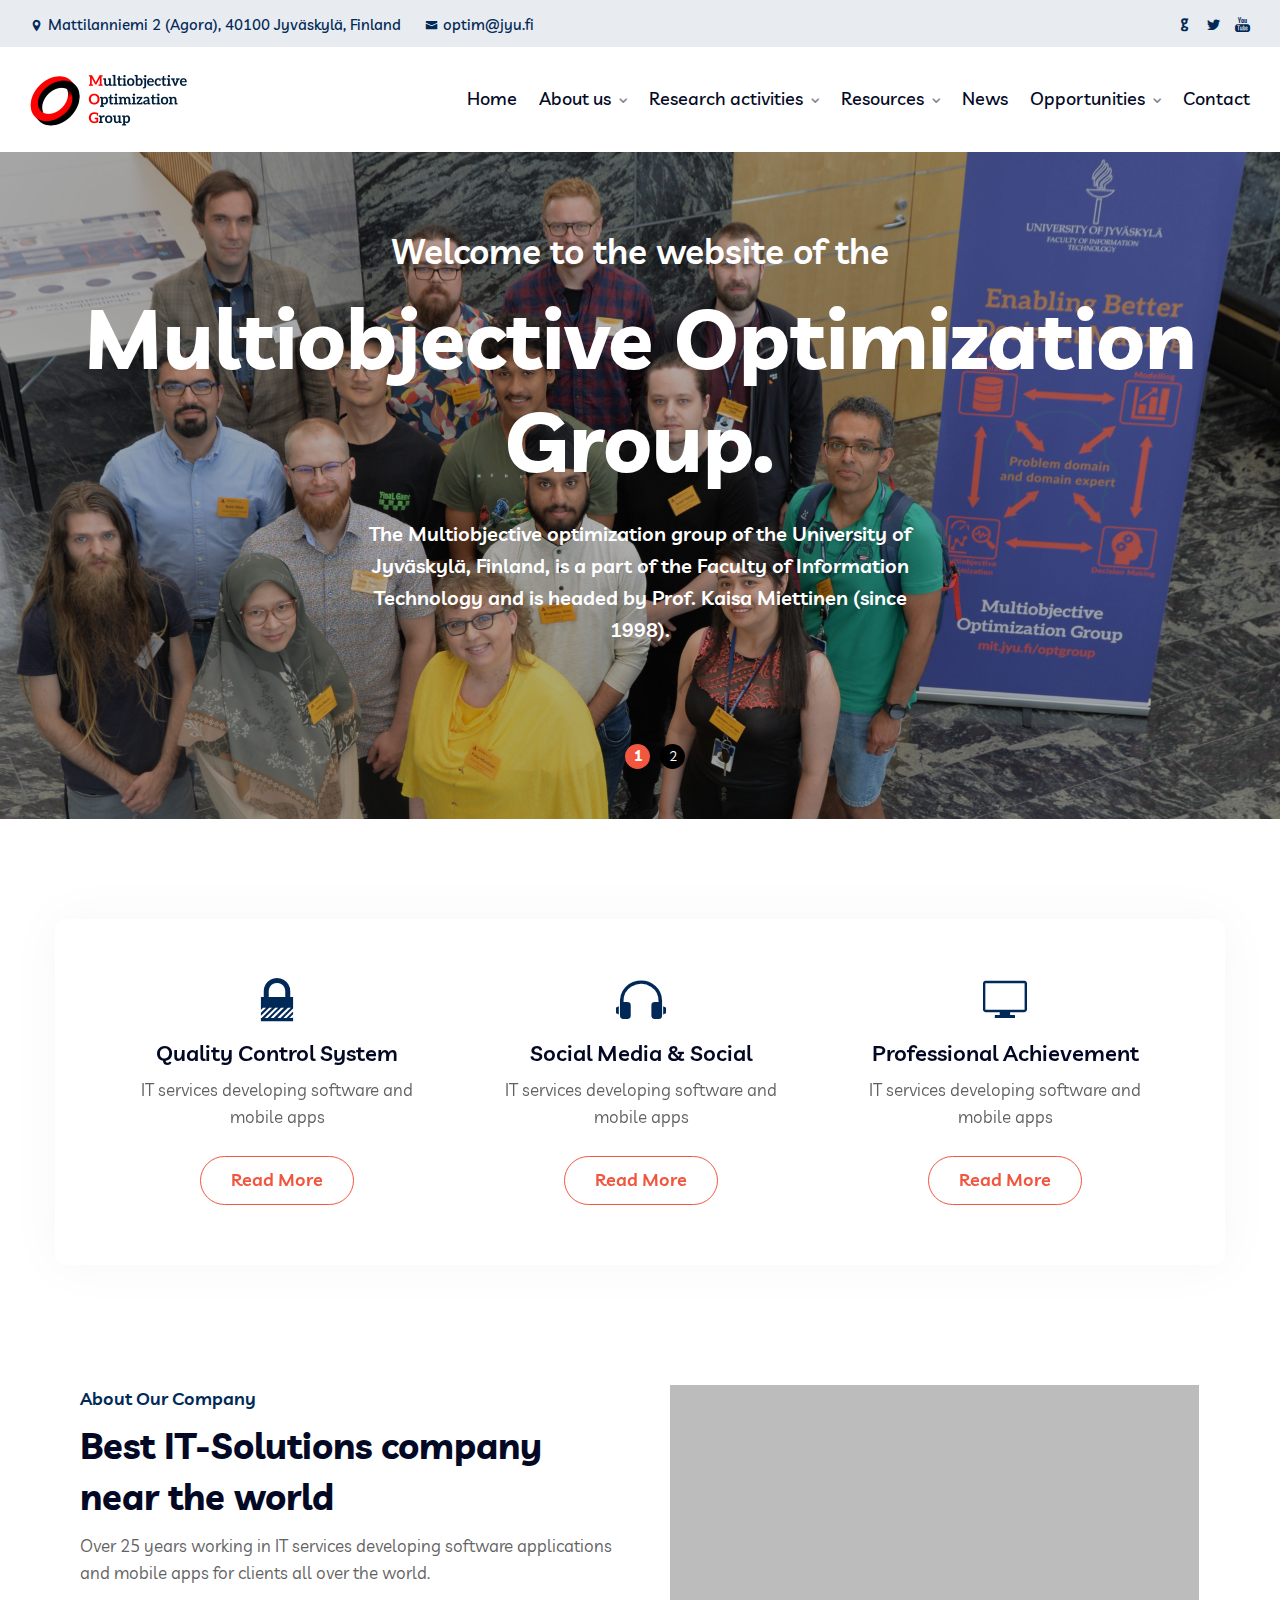
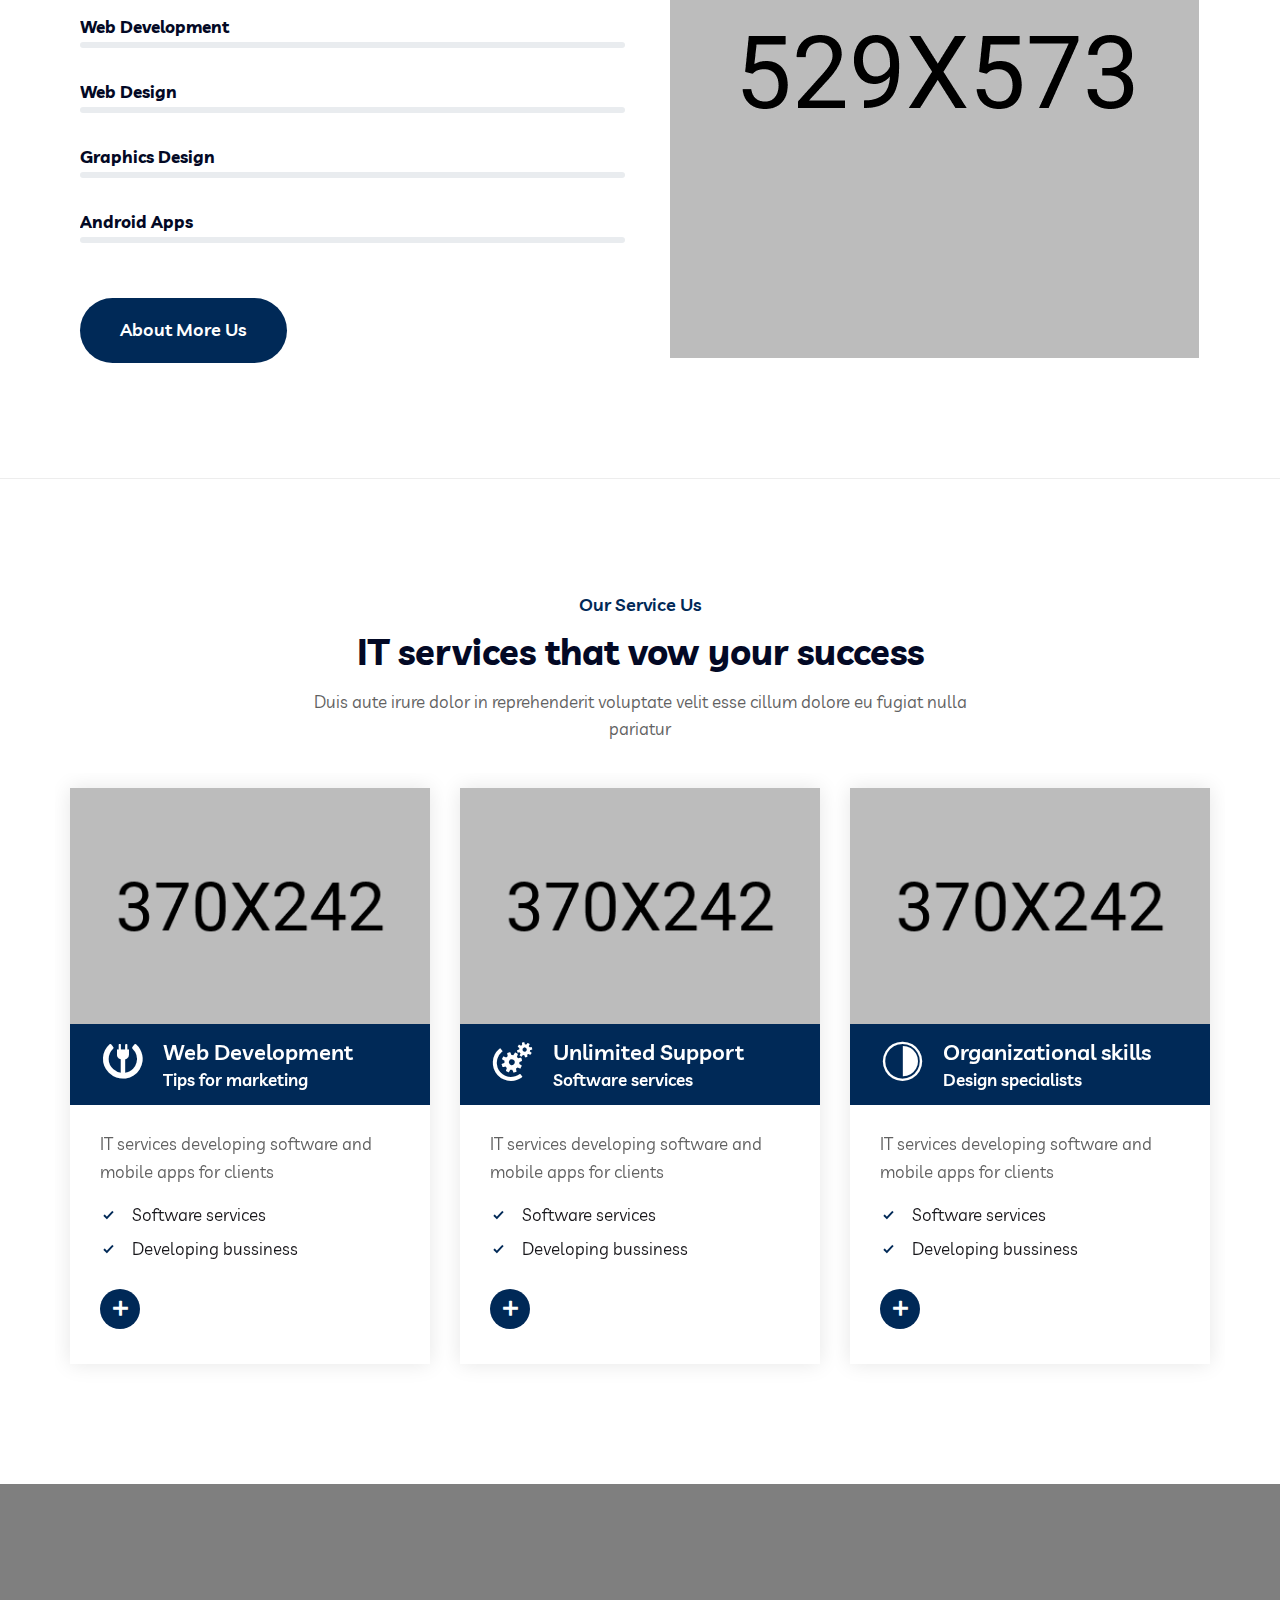
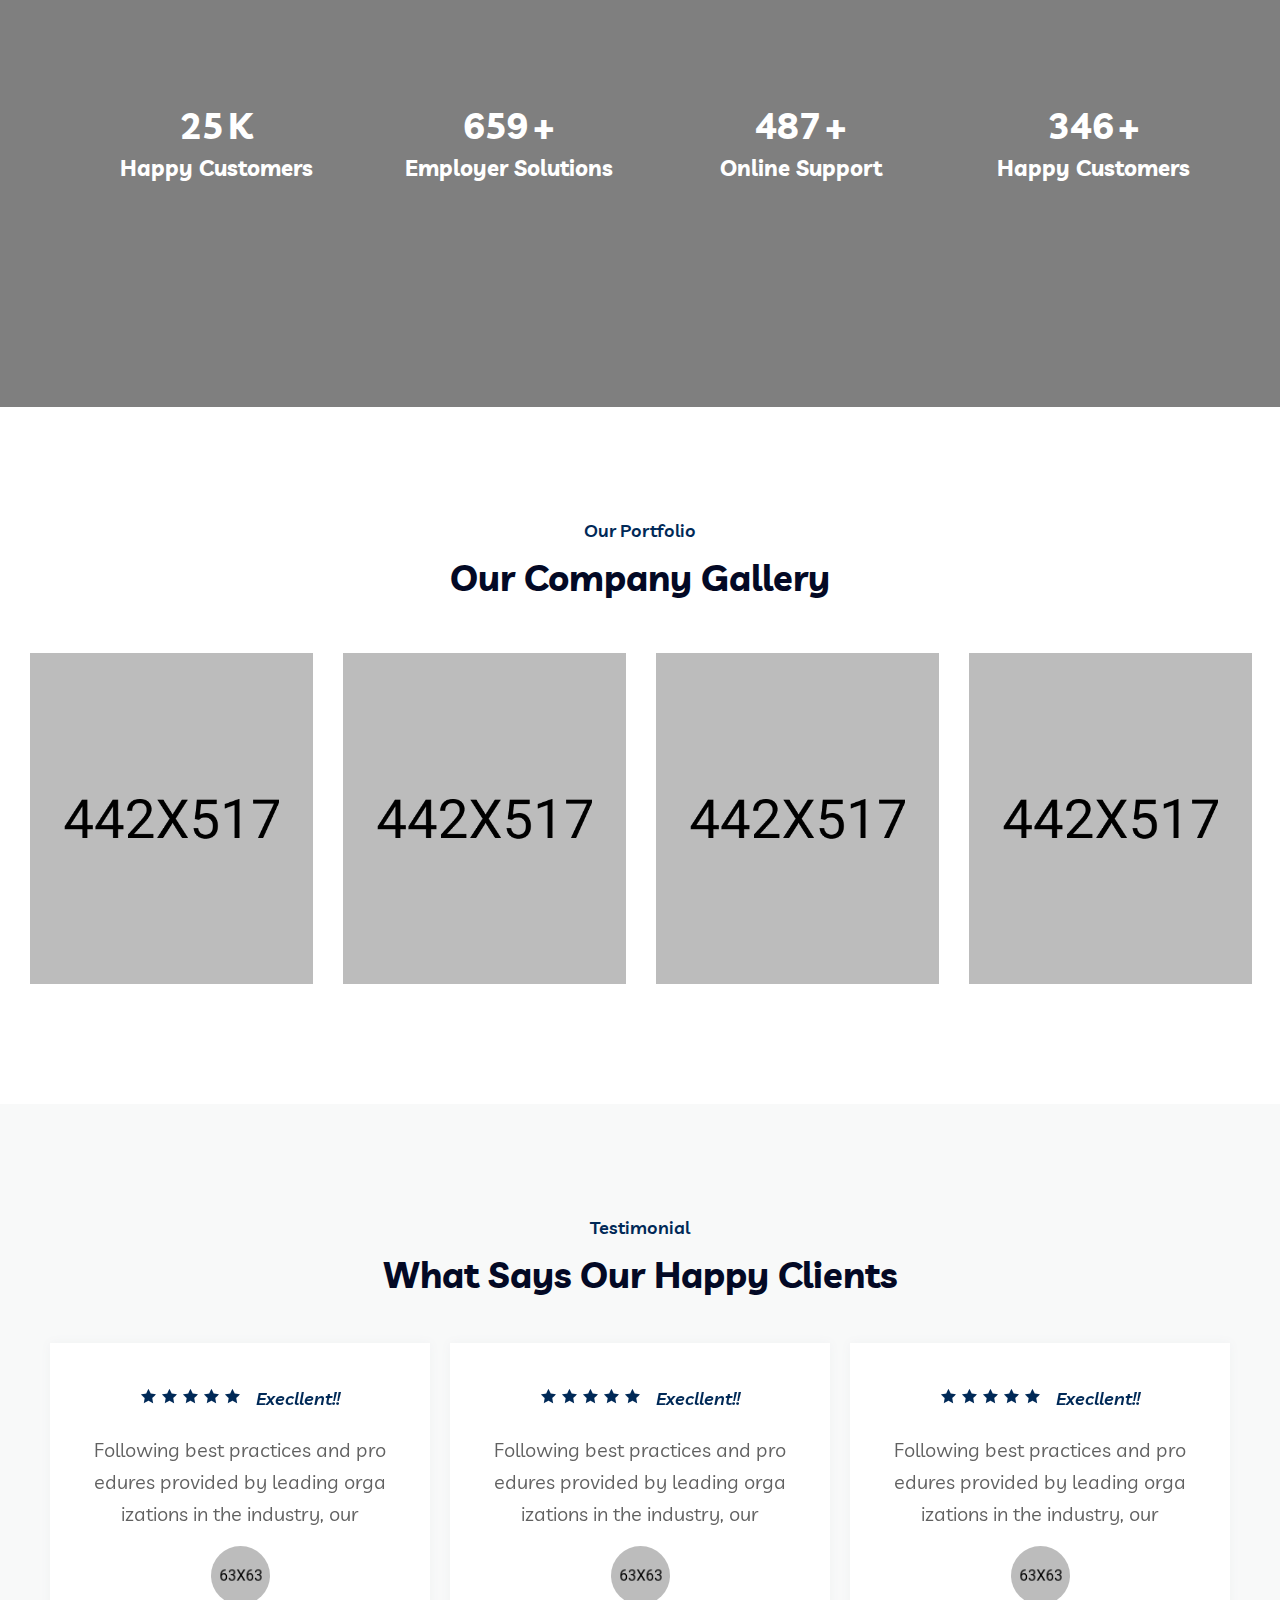
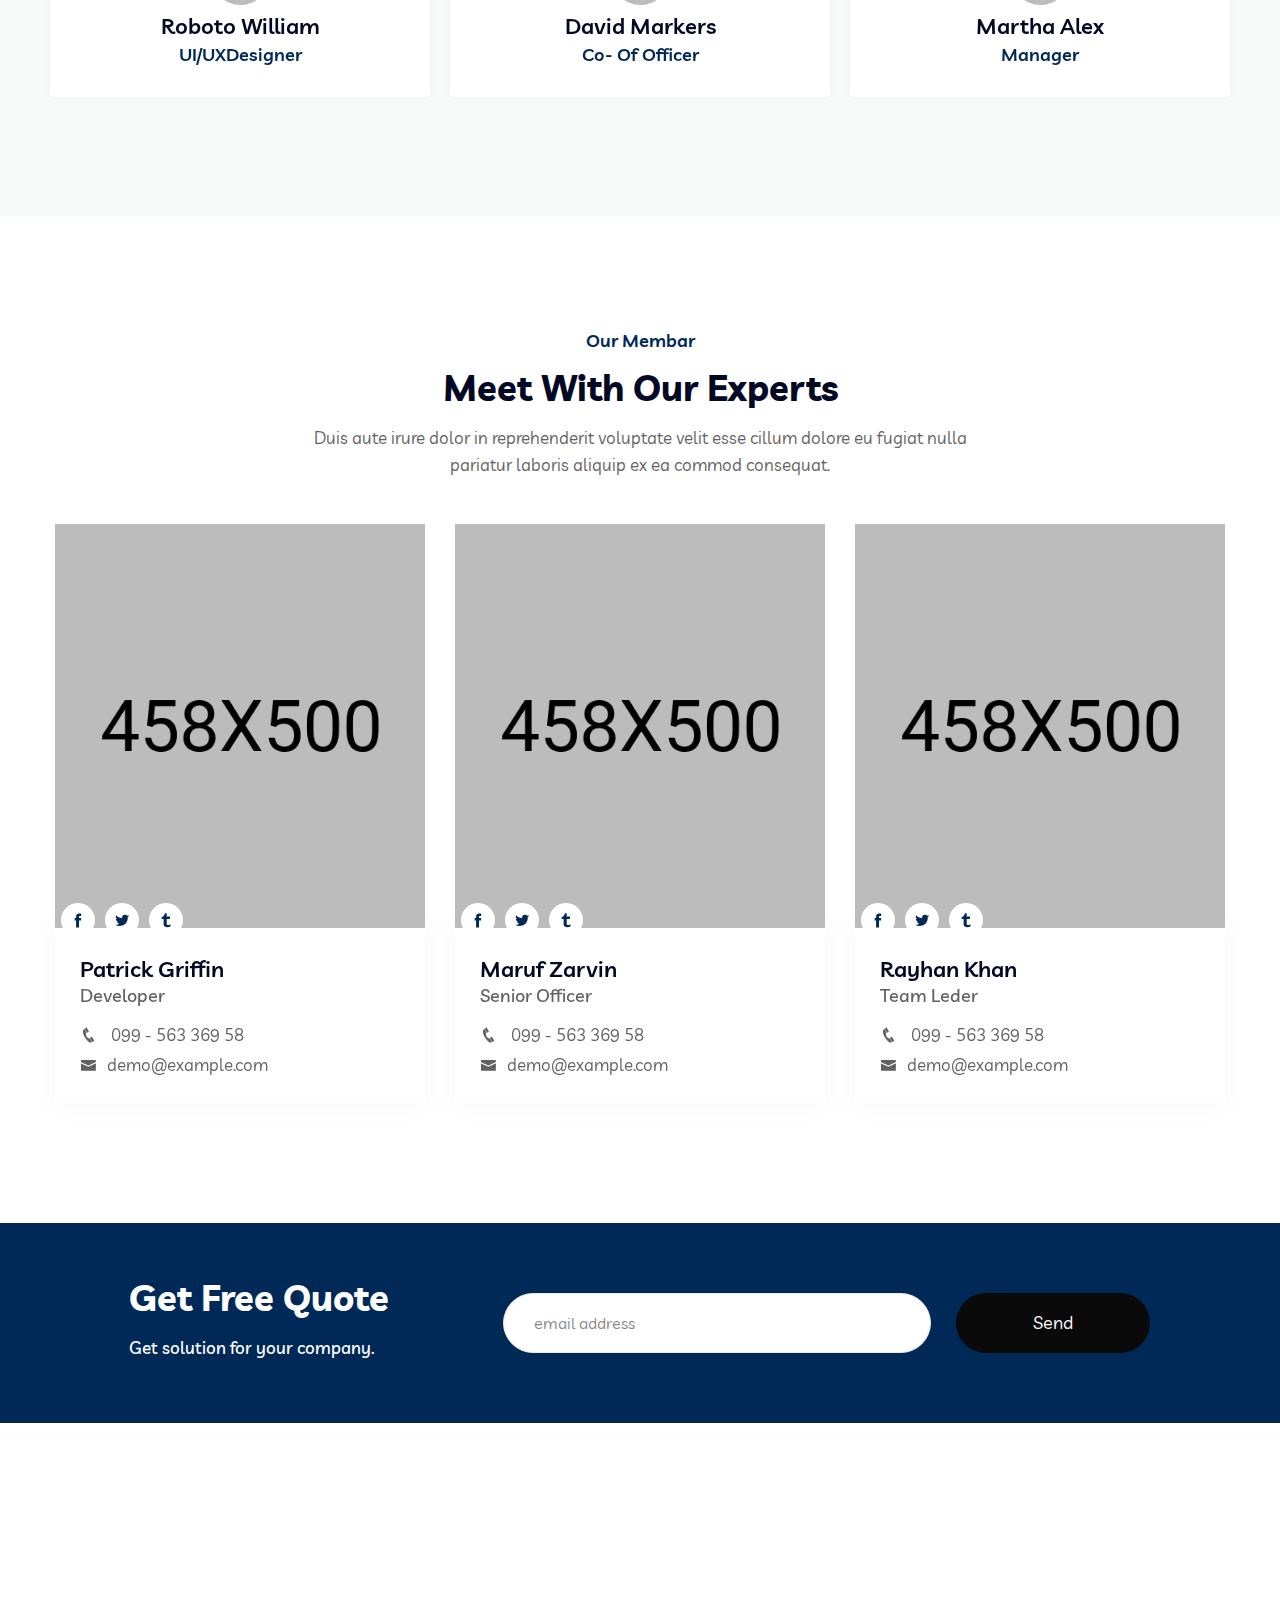
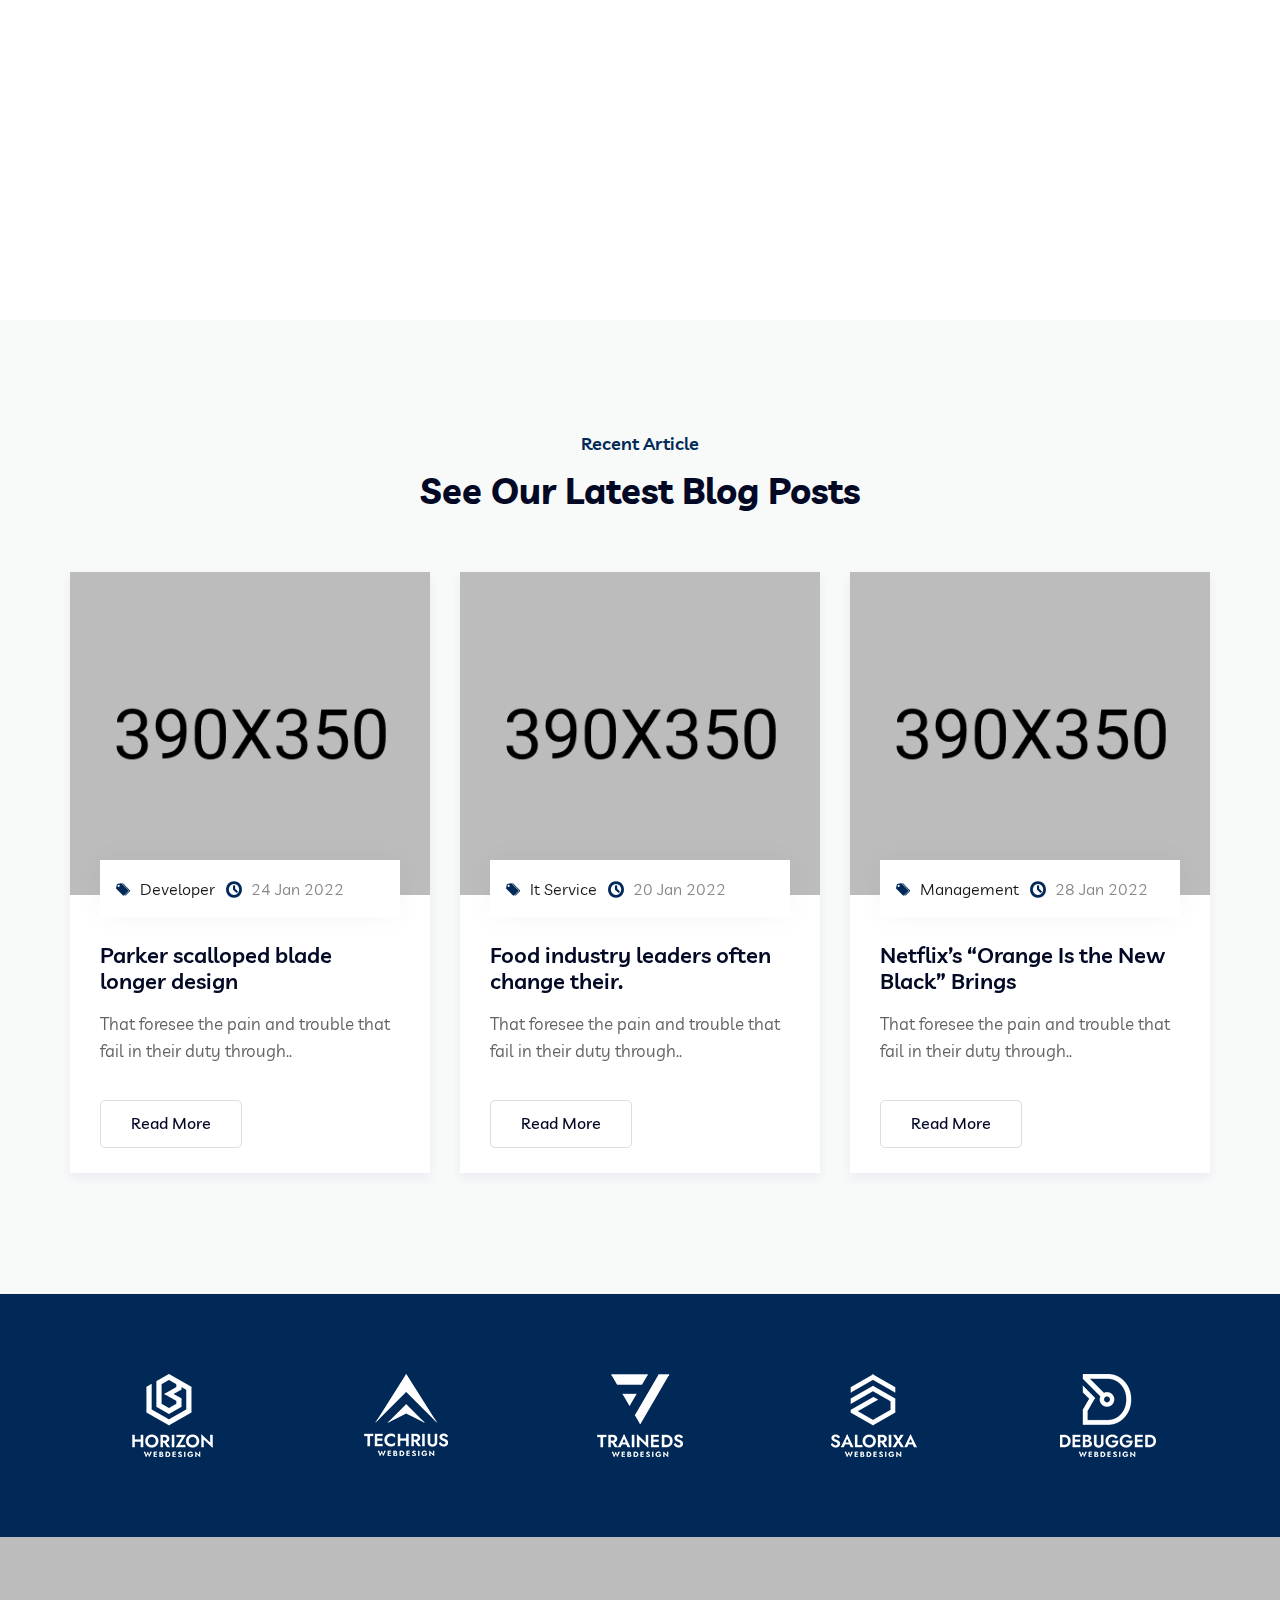
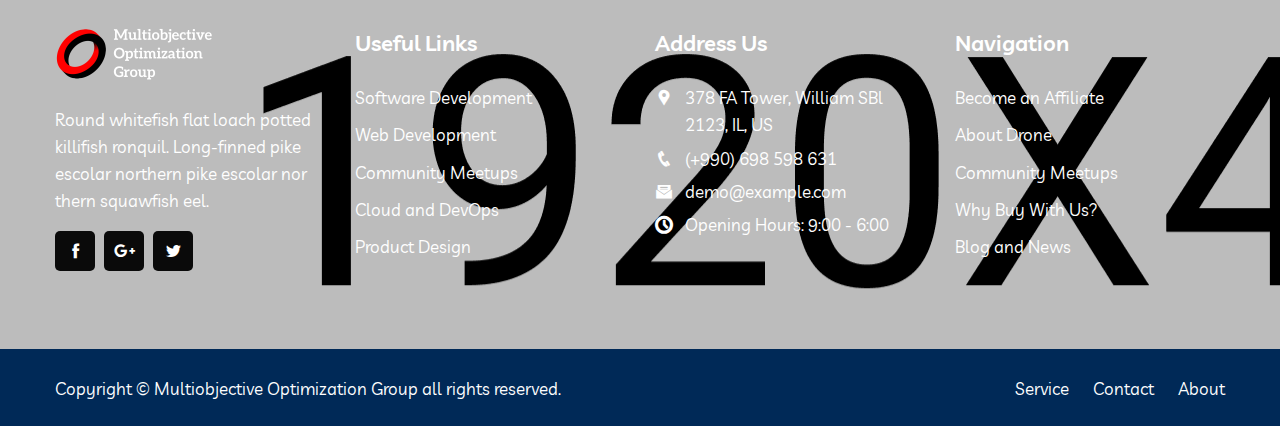
==== commit ea32228a: "new structure of menu" ====
--- a/index.html
+++ b/index.html
@@ -64,98 +64,46 @@
                         <div class="tx_mmenu_together">
                            <nav class="corporate_menu">
                               <ul class="sub-menu">
-                                 <li class="menu-item-has-children">
+                                 <li>
                                     <a href="#">Home</a>
-                                    <ul class="sub-menu">
-                                       <li class="menu-item-has-children">
-                                          <a href="#">Corporate Demos</a>
-                                          <ul class="sub-menu">
-                                             <li><a href="index.html">Home</a></li>
-                                             <li><a href="corporate2.html">Corporate 02</a></li>
-                                             <li><a href="corporate3.html">Corporate 03</a></li>
-                                             <li><a href="corporate4.html">Corporate 04</a></li>
-                                             <li><a href="corporate5.html">Corporate 05</a></li>
-                                             <li><a href="corporate6.html">Corporate 06</a></li>
-                                             <li><a href="corporate7.html">Corporate 07</a></li>
-                                             <li><a href="corporate8.html">Corporate 08</a></li>
-                                             <li><a href="corporate9.html">Corporate 09</a></li>
-                                             <li><a href="corporate10.html">Corporate 10</a></li>
-                                             <li><a href="corporate11.html">Corporate 11</a></li>
-                                             <li><a href="corporate-animation.html">Corporate Animation</a></li>
-                                             <li><a href="corporate-animate01.html">Corporate Animate 01</a></li>
-                                          </ul>
-                                       </li>
-                                       <li class="menu-item-has-children">
-                                          <a href="#">Corporate Landing</a>
-                                          <ul class="sub-menu">
-                                             <li><a href="corporate-landing1.html">Corporate Landing 01</a></li>
-                                             <li><a href="corporate-landing2.html">Corporate Landing 02</a></li>
-                                             <li><a href="corporate-landing3.html">Corporate Landing 03</a></li>
-                                             <li><a href="corporate-landing4.html">Corporate Landing 04</a></li>
-                                             <li><a href="corporate-landing5.html">Corporate Landing 05</a></li>
-                                             <li><a href="corporate-landing6.html">Corporate Landing 06</a></li>
-                                             <li><a href="corporate-landing7.html">Corporate Landing 07</a></li>
-                                             <li><a href="corporate-landing8.html">Corporate Landing 08</a></li>
-                                             <li><a href="corporate-landing9.html">Corporate Landing 09</a></li>
-                                             <li><a href="corporate-landing10.html">Corporate Landing 10</a></li>
-                                             <li><a href="corporate-landing11.html">Corporate Landing 11</a></li>
-                                             <li><a href="corporate-landing-animation.html">Corporate Landing Animation</a></li>
-                                             <li><a href="corporate-landing-animate1.html">Corporate Landing Animate 01</a></li>
-                                          </ul>
-                                       </li>
-                                       <li class="menu-item-has-children">
-                                          <a href="#">Corporate Video</a>
-                                          <ul class="sub-menu">
-                                             <li><a href="corporate-video1.html">Corporate Video 01</a></li>
-                                             <li><a href="corporate-video2.html">Corporate Video 02</a></li>
-                                             <li><a href="corporate-video3.html">Corporate Video 03</a></li>
-                                             <li><a href="corporate-video4.html">Corporate Video 04</a></li>
-                                             <li><a href="corporate-video5.html">Corporate Video 05</a></li>
-                                             <li><a href="corporate-video6.html">Corporate Video 06</a></li>
-                                             <li><a href="corporate-video7.html">Corporate Video 07</a></li>
-                                             <li><a href="corporate-video8.html">Corporate Video 08</a></li>
-                                             <li><a href="corporate-video9.html">Corporate Video 09</a></li>
-                                             <li><a href="corporate-video10.html">Corporate Video 10</a></li>
-                                             <li><a href="corporate-video11.html">Corporate Video 11</a></li>
-                                             <li><a href="corporate-video-animation.html">Corporate Video Animation</a></li>
-                                             <li><a href="corporate-video-animate1.html">Corporate Video Animate 01</a></li>
-                                          </ul>
-                                       </li>
-                                    </ul>
-                                 </li>
-                                 <li><a href="corporate-about.html">About</a></li>
-                                 <li class="menu-item-has-children">
-                                    <a href="#">Service</a>
-                                    <ul class="sub-menu">
-                                       <li><a href="corporate-service.html">Service</a></li>
-                                       <li><a href="corporate-single-service.html">Single Service</a></li>
-                                    </ul>
                                  </li>
                                  <li class="menu-item-has-children">
-                                    <a href="#">Pages</a>
+                                    <a href="corporate-about.html">About us</a>
                                     <ul class="sub-menu">
-                                       <li><a href="corporate-clients.html">Our Clients</a></li>
-                                       <li><a href="corporate-pricing.html">Pricing</a></li>
-                                       <li class="menu-item-has-children">
-                                          <a href="#">Portfolio</a>
-                                          <ul class="sub-menu">
-                                             <li><a href="corporate-portfolio.html">Portfolio Grid</a></li>
-                                             <li><a href="corporate-portfolio-3column.html">Portfolio 3Column</a></li>
-                                             <li><a href="corporate-portfolio-4column.html">Portfolio 4Column</a></li>
-                                             <li><a href="corporate-portfolio-3column-gutter.html">Portfolio 3Column Gutter</a></li>
-                                             <li><a href="corporate-portfolio-4column-gutter.html">Portfolio 4Column Gutter</a></li>
-                                          </ul>
-                                       </li>
-                                       <li><a href="corporate-team.html">Team</a></li>
-                                       <li><a href="corporate-faq-page.html">Faq Page</a></li>
+                                       <li><a href="corporate-service.html">Our group in brief</a></li>
+                                       <li><a href="corporate-single-service.html">Research profile</a></li>
+                                       <li><a href="corporate-single-service.html">Current research directions</a></li>
+                                       <li><a href="corporate-single-service.html">Members</a></li>
+                                       <li><a href="corporate-single-service.html">Gallery</a></li>
                                     </ul>
                                  </li>
                                  <li class="menu-item-has-children">
-                                    <a href="#">Blog</a>
+                                    <a href="#">Research activities</a>
                                     <ul class="sub-menu">
-                                       <li><a href="corporate-blog.html">Blog Gird</a></li>
-                                       <li><a href="corporate-blog-left-sidebar.html">Blog Left Sidebar</a></li>
-                                       <li><a href="corporate-blog-right-sidebar.html">Blog Right Sidebar</a></li>
+                                       <li><a href="corporate-service.html">Seminar</a></li>
+                                       <li><a href="corporate-single-service.html">Publications</a></li>
+                                       <li><a href="corporate-service.html">Projects</a></li>
+                                       <li><a href="corporate-single-service.html">Conference participation</a></li>
+                                       <li><a href="corporate-service.html">Research visits</a></li>
+                                       <li><a href="corporate-single-service.html">Collaboration</a></li>
+                                    </ul>
+                                 </li>
+                                 <li class="menu-item-has-children">
+                                    <a href="#">Resources</a>
+                                    <ul class="sub-menu">
+                                       <li><a href="corporate-clients.html">Material</a></li>
+                                       <li><a href="corporate-pricing.html">Software</a></li>
+                                       <li><a href="corporate-pricing.html">Posters of research</a></li>
+                                    </ul>
+                                 </li>
+                                 <li><a href="corporate-contact.html">News</a></li>
+                                 <li class="menu-item-has-children">
+
+                                    <a href="#">Opportunities</a>
+                                    <ul class="sub-menu">
+                                       <li><a href="corporate-blog.html">Join our group</a></li>
+                                       <li><a href="corporate-blog-left-sidebar.html">Current job openings</a></li>
+                                       <li><a href="corporate-blog-right-sidebar.html">Master and PhD thesis topics</a></li>
                                     </ul>
                                  </li>
                                  <li><a href="corporate-contact.html">Contact</a></li>
@@ -187,104 +135,52 @@
       <div class="home-2 mbm hidden-md hidden-lg  header_area main-menu-area">
          <div class="menu_area mobile-menu">
             <nav class="corporate_menu">
-               <ul class="sub-menu">
-                  <li class="menu-item-has-children">
-                     <a href="#">Home</a>
-                     <ul class="sub-menu">
-                        <li class="menu-item-has-children">
-                           <a href="#">Corporate Demos</a>
-                           <ul class="sub-menu">
-                              <li><a href="index.html">Home</a></li>
-                              <li><a href="corporate2.html">Corporate 02</a></li>
-                              <li><a href="corporate3.html">Corporate 03</a></li>
-                              <li><a href="corporate4.html">Corporate 04</a></li>
-                              <li><a href="corporate5.html">Corporate 05</a></li>
-                              <li><a href="corporate6.html">Corporate 06</a></li>
-                              <li><a href="corporate7.html">Corporate 07</a></li>
-                              <li><a href="corporate8.html">Corporate 08</a></li>
-                              <li><a href="corporate9.html">Corporate 09</a></li>
-                              <li><a href="corporate10.html">Corporate 10</a></li>
-                              <li><a href="corporate11.html">Corporate 11</a></li>
-                              <li><a href="corporate-animation.html">Corporate Animation</a></li>
-                              <li><a href="corporate-animate01.html">Corporate Animate 01</a></li>
-                           </ul>
-                        </li>
-                        <li class="menu-item-has-children">
-                           <a href="#">Corporate Landing</a>
-                           <ul class="sub-menu">
-                              <li><a href="corporate-landing1.html">Corporate Landing 01</a></li>
-                              <li><a href="corporate-landing2.html">Corporate Landing 02</a></li>
-                              <li><a href="corporate-landing3.html">Corporate Landing 03</a></li>
-                              <li><a href="corporate-landing4.html">Corporate Landing 04</a></li>
-                              <li><a href="corporate-landing5.html">Corporate Landing 05</a></li>
-                              <li><a href="corporate-landing6.html">Corporate Landing 06</a></li>
-                              <li><a href="corporate-landing7.html">Corporate Landing 07</a></li>
-                              <li><a href="corporate-landing8.html">Corporate Landing 08</a></li>
-                              <li><a href="corporate-landing9.html">Corporate Landing 09</a></li>
-                              <li><a href="corporate-landing10.html">Corporate Landing 10</a></li>
-                              <li><a href="corporate-landing11.html">Corporate Landing 11</a></li>
-                              <li><a href="corporate-landing-animation.html">Corporate Landing Animation</a></li>
-                              <li><a href="corporate-landing-animate1.html">Corporate Landing Animate 01</a></li>
-                           </ul>
-                        </li>
-                        <li class="menu-item-has-children">
-                           <a href="#">Corporate Video</a>
-                           <ul class="sub-menu">
-                              <li><a href="corporate-video1.html">Corporate Video 01</a></li>
-                              <li><a href="corporate-video2.html">Corporate Video 02</a></li>
-                              <li><a href="corporate-video3.html">Corporate Video 03</a></li>
-                              <li><a href="corporate-video4.html">Corporate Video 04</a></li>
-                              <li><a href="corporate-video5.html">Corporate Video 05</a></li>
-                              <li><a href="corporate-video6.html">Corporate Video 06</a></li>
-                              <li><a href="corporate-video7.html">Corporate Video 07</a></li>
-                              <li><a href="corporate-video8.html">Corporate Video 08</a></li>
-                              <li><a href="corporate-video9.html">Corporate Video 09</a></li>
-                              <li><a href="corporate-video10.html">Corporate Video 10</a></li>
-                              <li><a href="corporate-video11.html">Corporate Video 11</a></li>
-                              <li><a href="corporate-video-animation.html">Corporate Video Animation</a></li>
-                              <li><a href="corporate-video-animate1.html">Corporate Video Animate 01</a></li>
-                           </ul>
-                        </li>
-                     </ul>
-                  </li>
-                  <li><a href="corporate-about.html">About</a></li>
-                  <li class="menu-item-has-children">
-                     <a href="#">Service</a>
-                     <ul class="sub-menu">
-                        <li><a href="corporate-service.html">Service</a></li>
-                        <li><a href="corporate-single-service.html">Single Service</a></li>
-                     </ul>
-                  </li>
-                  <li class="menu-item-has-children">
-                     <a href="#">Pages</a>
-                     <ul class="sub-menu">
-                        <li><a href="corporate-clients.html">Our Clients</a></li>
-                        <li><a href="corporate-pricing.html">Pricing</a></li>
-                        <li class="menu-item-has-children">
-                           <a href="#">Portfolio</a>
-                           <ul class="sub-menu">
-                              <li><a href="corporate-portfolio.html">Portfolio Grid</a></li>
-                              <li><a href="corporate-portfolio-3column.html">Portfolio 3Column</a></li>
-                              <li><a href="corporate-portfolio-4column.html">Portfolio 4Column</a></li>
-                              <li><a href="corporate-portfolio-3column-gutter.html">Portfolio 3Column Gutter</a></li>
-                              <li><a href="corporate-portfolio-4column-gutter.html">Portfolio 4Column Gutter</a></li>
-                           </ul>
-                        </li>
-                        <li><a href="corporate-team.html">Team</a></li>
-                        <li><a href="corporate-faq-page.html">Faq Page</a></li>
-                     </ul>
-                  </li>
-                  <li class="menu-item-has-children">
-                     <a href="#">Blog</a>
-                     <ul class="sub-menu">
-                        <li><a href="corporate-blog.html">Blog Gird</a></li>
-                        <li><a href="corporate-blog-left-sidebar.html">Blog Left Sidebar</a></li>
-                        <li><a href="corporate-blog-right-sidebar.html">Blog Right Sidebar</a></li>
-                     </ul>
-                  </li>
-                  <li><a href="corporate-contact.html">Contact</a></li>
-               </ul>
-            </nav>
+                              <ul class="sub-menu">
+                                 <li>
+                                    <a href="#">Home</a>
+                                 </li>
+                                 <li class="menu-item-has-children">
+                                    <a href="corporate-about.html">About us</a>
+                                    <ul class="sub-menu">
+                                       <li><a href="corporate-service.html">Our group in brief</a></li>
+                                       <li><a href="corporate-single-service.html">Research profile</a></li>
+                                       <li><a href="corporate-single-service.html">Current research directions</a></li>
+                                       <li><a href="corporate-single-service.html">Members</a></li>
+                                       <li><a href="corporate-single-service.html">Gallery</a></li>
+                                    </ul>
+                                 </li>
+                                 <li class="menu-item-has-children">
+                                    <a href="#">Research activities</a>
+                                    <ul class="sub-menu">
+                                       <li><a href="corporate-service.html">Seminar</a></li>
+                                       <li><a href="corporate-single-service.html">Publications</a></li>
+                                       <li><a href="corporate-service.html">Projects</a></li>
+                                       <li><a href="corporate-single-service.html">Conference participation</a></li>
+                                       <li><a href="corporate-service.html">Research visits</a></li>
+                                       <li><a href="corporate-single-service.html">Collaboration</a></li>
+                                    </ul>
+                                 </li>
+                                 <li class="menu-item-has-children">
+                                    <a href="#">Resources</a>
+                                    <ul class="sub-menu">
+                                       <li><a href="corporate-clients.html">Material</a></li>
+                                       <li><a href="corporate-pricing.html">Software</a></li>
+                                       <li><a href="corporate-pricing.html">Posters of research</a></li>
+                                    </ul>
+                                 </li>
+                                 <li><a href="corporate-contact.html">News</a></li>
+                                 <li class="menu-item-has-children">
+                                    
+                                    <a href="#">Opportunities</a>
+                                    <ul class="sub-menu">
+                                       <li><a href="corporate-blog.html">Join our group</a></li>
+                                       <li><a href="corporate-blog-left-sidebar.html">Current job openings</a></li>
+                                       <li><a href="corporate-blog-right-sidebar.html">Master and PhD thesis topics</a></li>
+                                    </ul>
+                                 </li>
+                                 <li><a href="corporate-contact.html">Contact</a></li>
+                              </ul>
+                           </nav>
          </div>
       </div>
       <!-- END MOBILE MENU AREA  -->
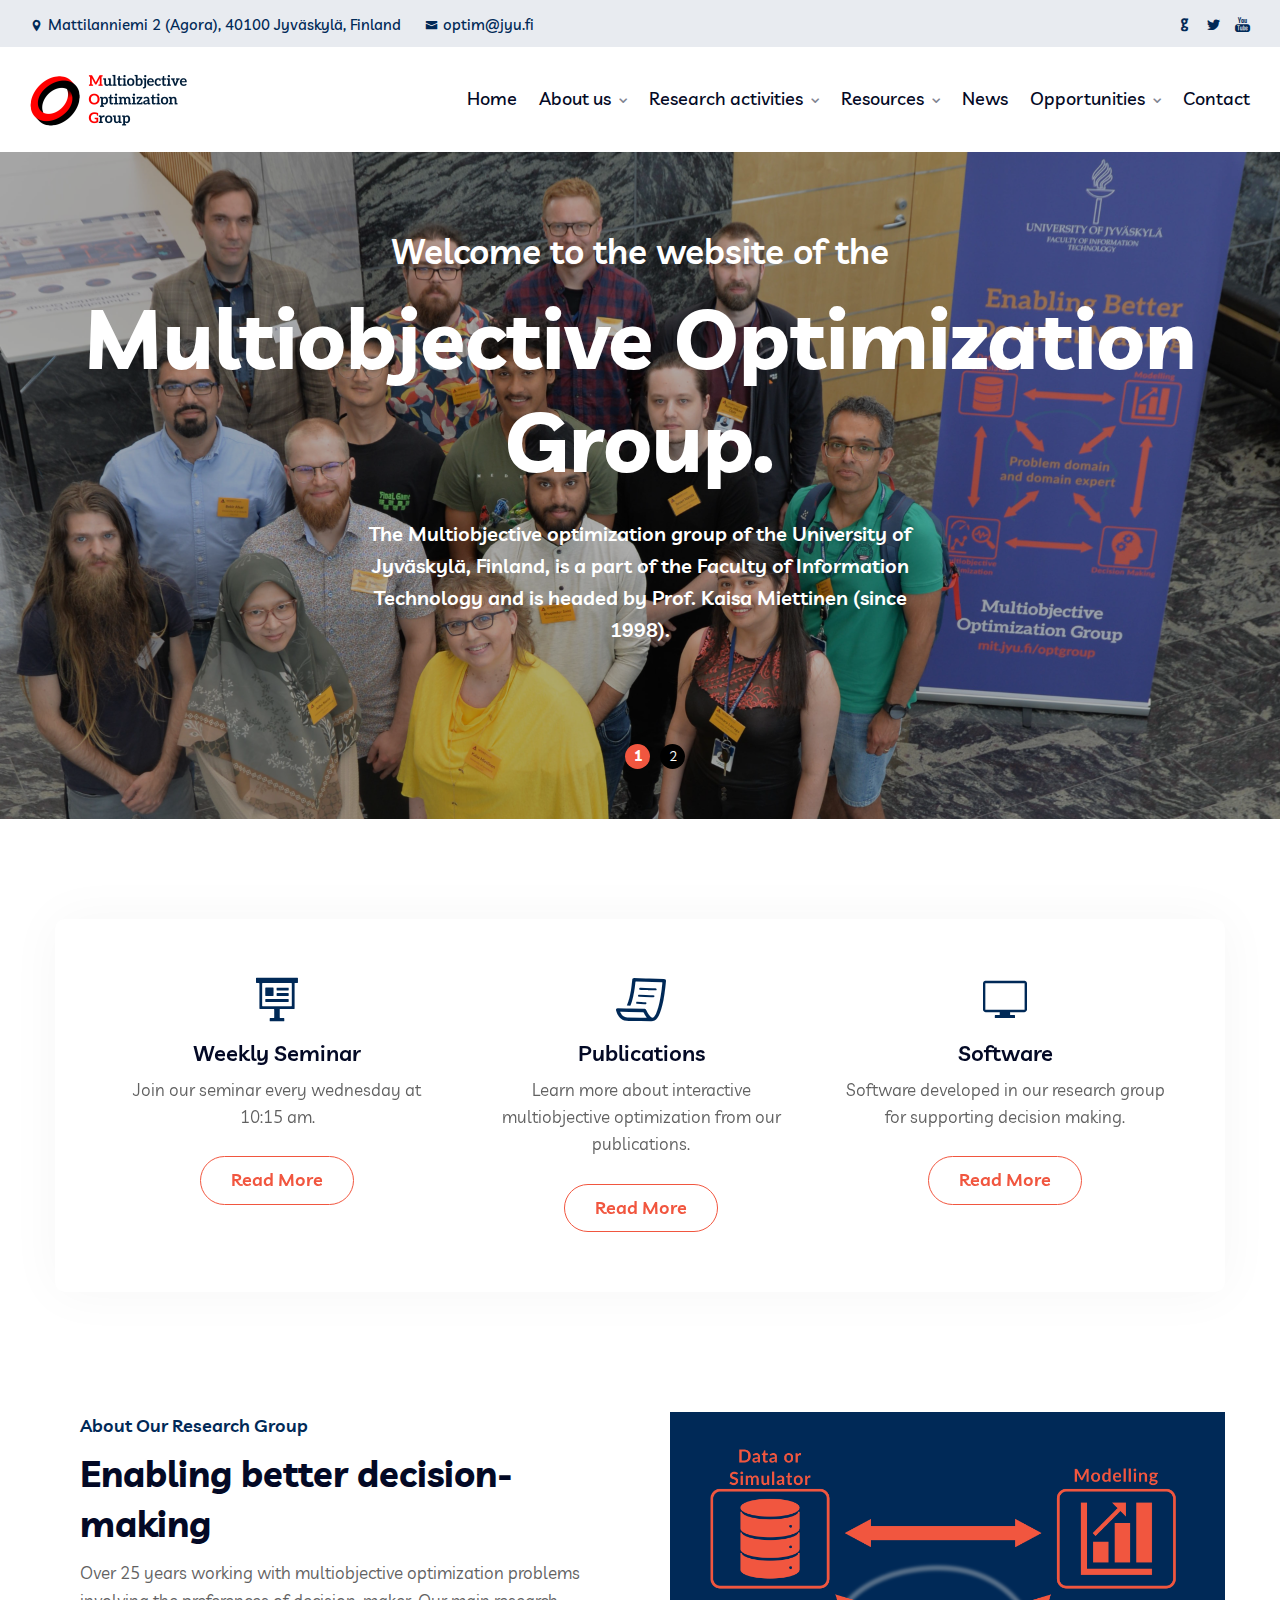
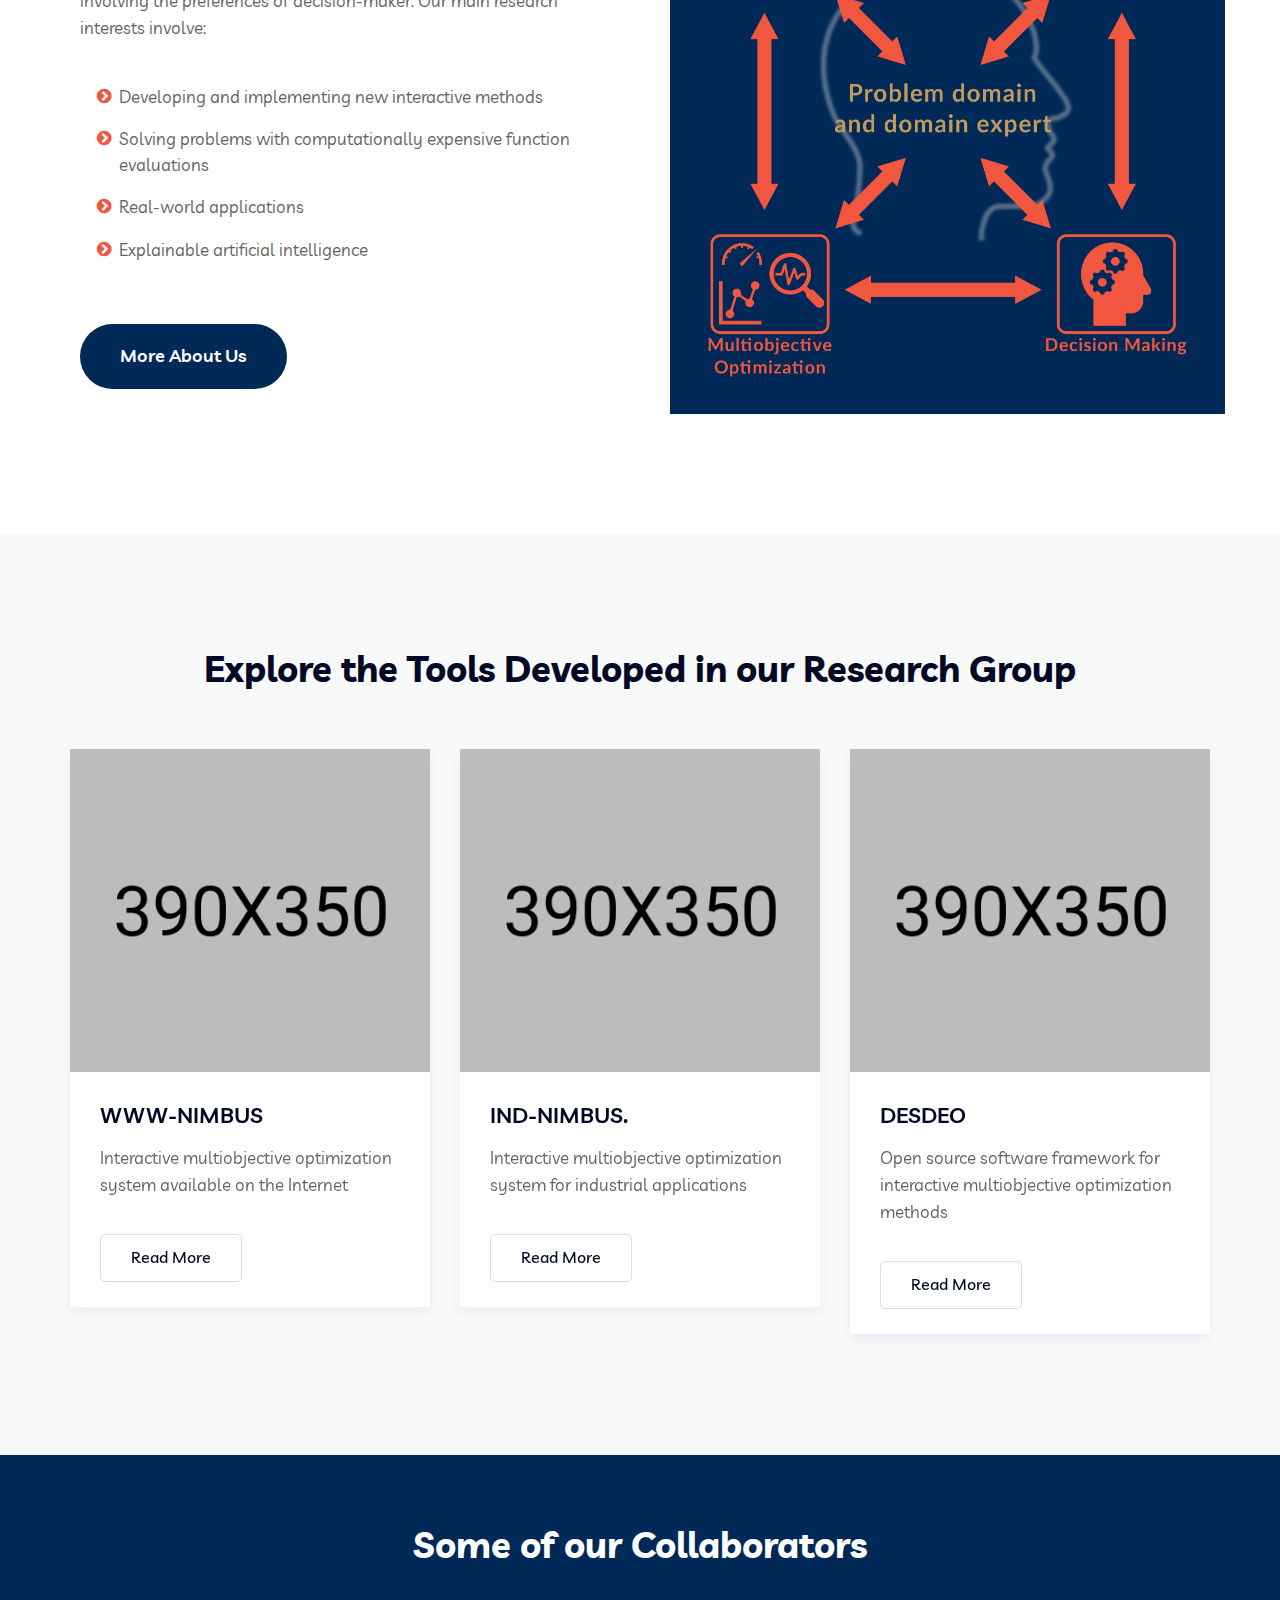
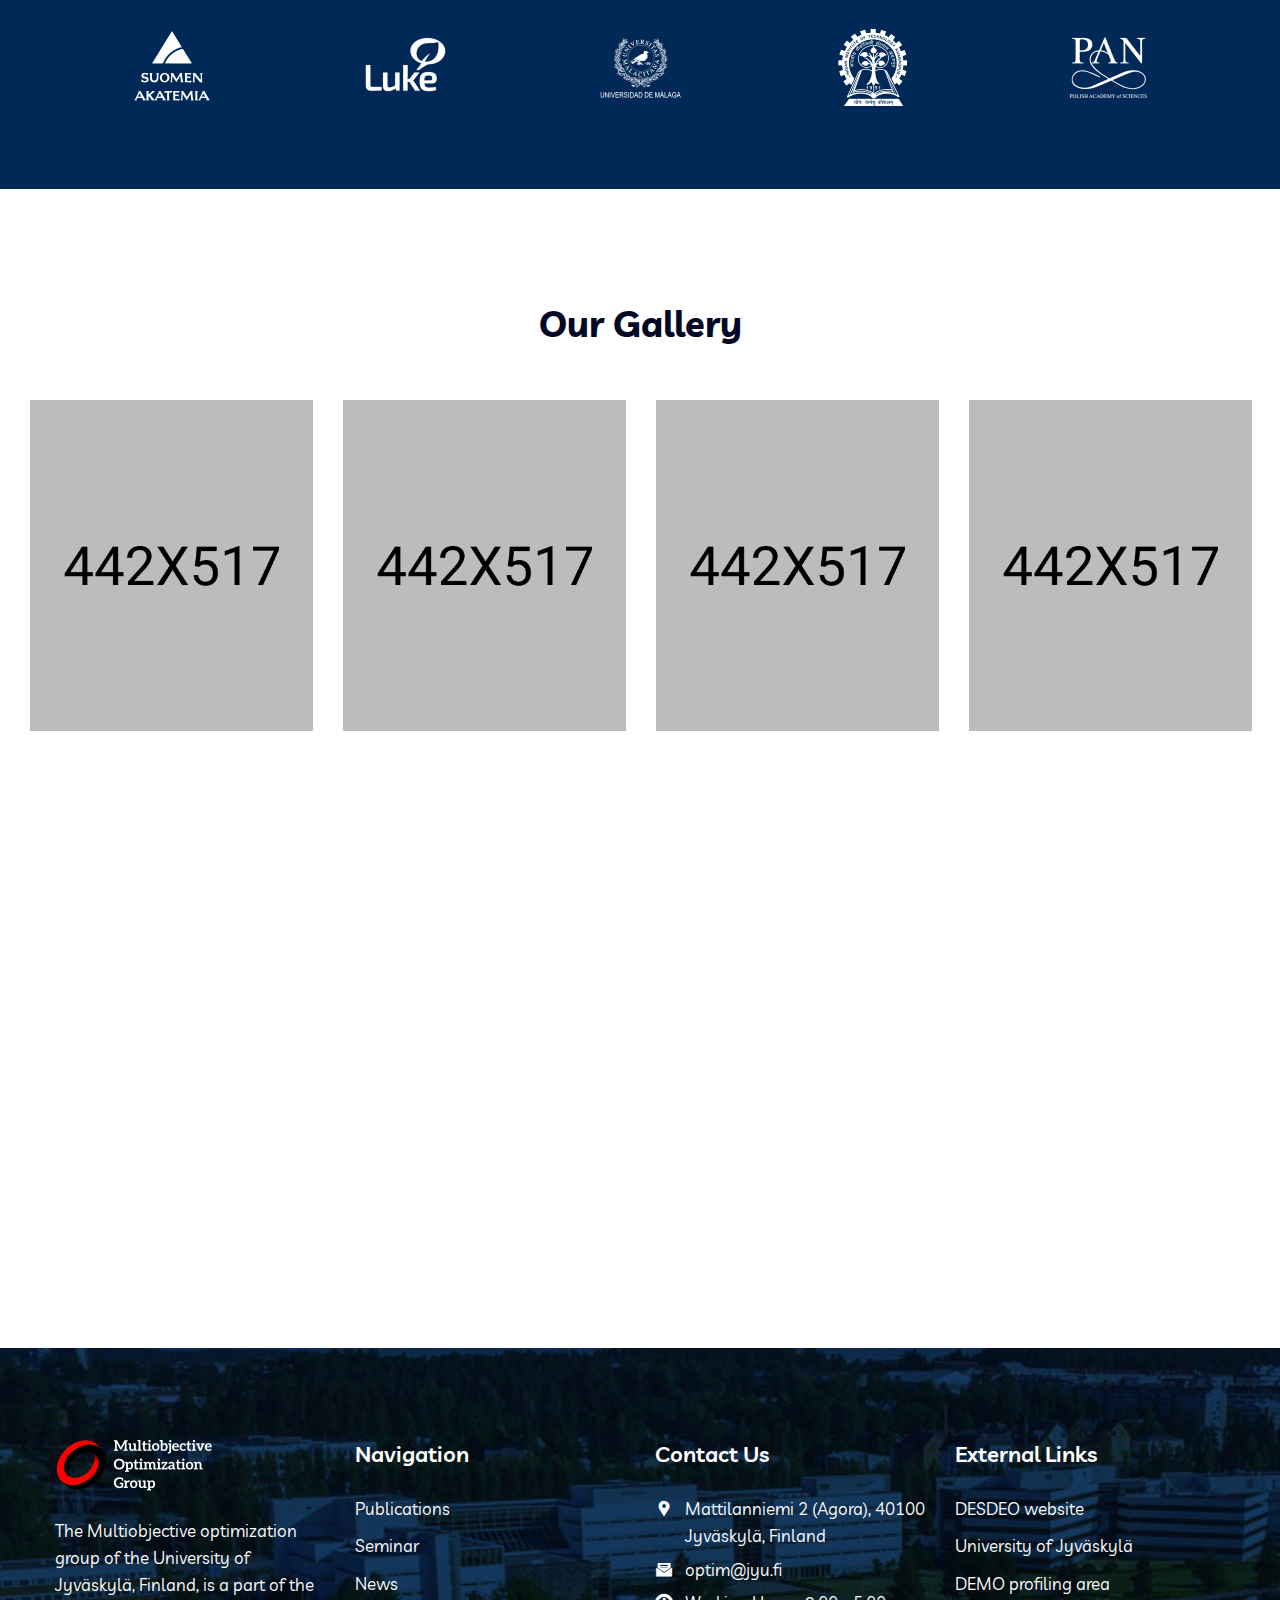
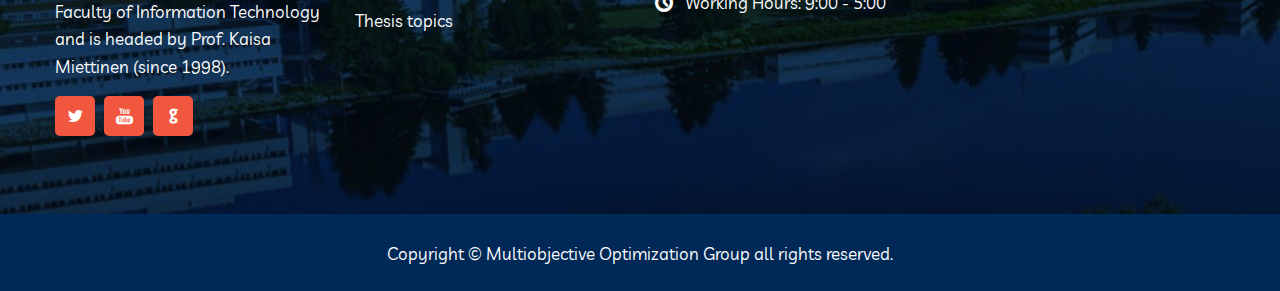
==== commit 7fce35a2: "updated information on index, description,resear profile, research directions and members" ====
--- a/index.html
+++ b/index.html
@@ -1,1275 +1,866 @@
-<!DOCTYPE HTML>
+<!DOCTYPE html>
 <html lang="en-US">
-   <head>
-      <meta charset="UTF-8">
-      <meta http-equiv="x-ua-compatible" content="ie=edge">
-      <title>Multiobjective Optimization Group</title>
-      <meta name="description" content="">
-      <meta name="viewport" content="wicorporateh=device-wicorporateh, initial-scale=1">
-      <!-- Favicon Icon -->
-      <link rel="icon"  type="image/png" href="img/favicon.png">
-      <link rel="stylesheet" type="text/css" href="css/bootstrap.min.css"/>
-      <link rel="stylesheet" type="text/css" href="venobox/venobox.css"/>
-      <link rel="stylesheet" type="text/css" href="css/plugin_theme_css.css"/>
-      <link rel="stylesheet" type="text/css" href="css/style.css"/>
-      <link rel="stylesheet" type="text/css" href="css/corporate_style.css"/>
-      <link rel="stylesheet" type="text/css" href="css/responsive.css"/>
-      <link rel="stylesheet" type="text/css" href="css/corporate-responsive.css"/>
-      <!-- modernizr js -->	
-      <script src="js/vendor/modernizr-2.8.3.min.js"></script>
-   </head>
-   <body>
-      <div class="em40_header_area_main">
-         <div class="corporate-header-top">
-            <div class="container-fluid">
-               <div class="row">
-                  <div class="col-xs-12 col-lg-8 col-xl-8 col-md-12 col-sm-12">
-                     <div class="top-address text-left">
+  <head>
+    <meta charset="UTF-8" />
+    <meta http-equiv="x-ua-compatible" content="ie=edge" />
+    <title>Multiobjective Optimization Group</title>
+    <meta name="description" content="" />
+    <meta
+      name="viewport"
+      content="wicorporateh=device-wicorporateh, initial-scale=1"
+    />
+    <!-- Favicon Icon -->
+    <link rel="icon" type="image/png" href="img/favicon.png" />
+    <link rel="stylesheet" type="text/css" href="css/bootstrap.min.css" />
+    <link rel="stylesheet" type="text/css" href="venobox/venobox.css" />
+    <link rel="stylesheet" type="text/css" href="css/plugin_theme_css.css" />
+    <link rel="stylesheet" type="text/css" href="css/style.css" />
+    <link rel="stylesheet" type="text/css" href="css/corporate_style.css" />
+    <link rel="stylesheet" type="text/css" href="css/responsive.css" />
+    <link
+      rel="stylesheet"
+      type="text/css"
+      href="css/corporate-responsive.css"
+    />
+    <!-- modernizr js -->
+    <script src="js/vendor/modernizr-2.8.3.min.js"></script>
+  </head>
+  <body>
+    <div class="em40_header_area_main">
+      <div class="corporate-header-top">
+        <div class="container-fluid">
+          <div class="row">
+            <div class="col-xs-12 col-lg-8 col-xl-8 col-md-12 col-sm-12">
+              <div class="top-address text-left">
+                <p>
+                  <span>
+                    <i class="icofont-location-pin"></i>Mattilanniemi 2 (Agora),
+                    40100 Jyväskylä, Finland</span
+                  >
+                  <a href="mailto:demo@example.com">
+                    <i class="icofont-envelope"></i>optim@jyu.fi
+                  </a>
+                </p>
+              </div>
+            </div>
+            <!-- TOP RIGHT -->
+            <div class="col-xs-12 col-lg-4 col-xl-4 col-md-12 col-sm-12">
+              <div class="top-right-menu">
+                <ul class="social-icons text-right text_m_center">
+                  <li>
+                    <a class="github social-icon" href="#"
+                      ><i class="icofont-github"></i
+                    ></a>
+                  </li>
+                  <li>
+                    <a class="twitter social-icon" href="#"
+                      ><i class="icofont-twitter"></i
+                    ></a>
+                  </li>
+                  <li>
+                    <a class="youtube social-icon" href="#"
+                      ><i class="icofont-brand-youtube"></i
+                    ></a>
+                  </li>
+                </ul>
+              </div>
+            </div>
+          </div>
+        </div>
+      </div>
+      <!-- END HEADER TOP AREA -->
+      <div class="corporate-main-menu one_page hidden-xs hidden-sm witr_h_h10">
+        <div class="corporate_nav_area scroll_fixed postfix">
+          <div class="container-fluid">
+            <div class="row logo-left">
+              <div class="col-md-3 col-sm-3 col-xs-4">
+                <div class="logo">
+                  <a class="main_sticky_main_l" href="index.html" title="MOG">
+                    <img src="img/logo1.png" alt="MOG" />
+                  </a>
+                  <a class="main_sticky_l" href="index.html" title="MOG">
+                    <img src="img/logo2.png" alt="MOG" />
+                  </a>
+                </div>
+              </div>
+              <!-- MAIN MENU -->
+              <div class="col-md-9 col-sm-9 col-xs-8">
+                <div class="tx_mmenu_together">
+                  <nav class="corporate_menu">
+                    <ul class="sub-menu">
+                      <li>
+                        <a href="index.html">Home</a>
+                      </li>
+                      <li class="menu-item-has-children">
+                        <a href="#">About us</a>
+                        <ul class="sub-menu">
+                          <li>
+                            <a href="our_group_in_brief.html"
+                              >Our group in brief</a
+                            >
+                          </li>
+                          <li>
+                            <a href="research_profile.html">Research profile</a>
+                          </li>
+                          <li>
+                            <a href="research_directions.html"
+                              >Current research directions</a
+                            >
+                          </li>
+                          <li><a href="members.html">Members</a></li>
+                          <li><a href="gallery.html">Gallery</a></li>
+                        </ul>
+                      </li>
+                      <li class="menu-item-has-children">
+                        <a href="#">Research activities</a>
+                        <ul class="sub-menu">
+                          <li><a href="seminar.html">Seminar</a></li>
+                          <li><a href="publications.html">Publications</a></li>
+                          <li><a href="projects.html">Projects</a></li>
+                          <li>
+                            <a href="conference_participation.html"
+                              >Conference participation</a
+                            >
+                          </li>
+                          <li>
+                            <a href="research_visits.html">Research visits</a>
+                          </li>
+                          <li>
+                            <a href="collaboration.html">Collaboration</a>
+                          </li>
+                        </ul>
+                      </li>
+                      <li class="menu-item-has-children">
+                        <a href="#">Resources</a>
+                        <ul class="sub-menu">
+                          <li><a href="material.html">Material</a></li>
+                          <li><a href="software.html">Software</a></li>
+                          <li>
+                            <a href="posters_of_research.html"
+                              >Posters of research</a
+                            >
+                          </li>
+                        </ul>
+                      </li>
+                      <li><a href="news.html">News</a></li>
+                      <li class="menu-item-has-children">
+                        <a href="#">Opportunities</a>
+                        <ul class="sub-menu">
+                          <li>
+                            <a href="join_our_group.html">Join our group</a>
+                          </li>
+                          <li>
+                            <a href="current_job_openings.html"
+                              >Current job openings</a
+                            >
+                          </li>
+                          <li>
+                            <a href="thesis_topics.html"
+                              >Master and PhD thesis topics</a
+                            >
+                          </li>
+                        </ul>
+                      </li>
+                      <li><a href="contact.html">Contact</a></li>
+                    </ul>
+                  </nav>
+                </div>
+              </div>
+            </div>
+          </div>
+        </div>
+      </div>
+    </div>
+    <!-- MOBILE MENU Logo AREA -->
+    <div class="mobile_logo_area hidden-md hidden-lg">
+      <div class="container">
+        <div class="row">
+          <div class="col-sm-12">
+            <div class="mobile_menu_logo text-center">
+              <a href="index.html" title="poket">
+                <img src="img/logo1.png" alt="image" />
+              </a>
+            </div>
+          </div>
+        </div>
+      </div>
+    </div>
+    <!-- MOBILE MENU AREA -->
+    <div class="home-2 mbm hidden-md hidden-lg header_area main-menu-area">
+      <div class="menu_area mobile-menu">
+        <nav class="corporate_menu">
+          <ul class="sub-menu">
+            <li>
+              <a href="index.html">Home</a>
+            </li>
+            <li class="menu-item-has-children">
+              <a href="#">About us</a>
+              <ul class="sub-menu">
+                <li>
+                  <a href="our_group_in_brief.html">Our group in brief</a>
+                </li>
+                <li><a href="research_profile.html">Research profile</a></li>
+                <li>
+                  <a href="research_directions.html"
+                    >Current research directions</a
+                  >
+                </li>
+                <li><a href="members.html">Members</a></li>
+                <li><a href="gallery.html">Gallery</a></li>
+              </ul>
+            </li>
+            <li class="menu-item-has-children">
+              <a href="#">Research activities</a>
+              <ul class="sub-menu">
+                <li><a href="seminar.html">Seminar</a></li>
+                <li><a href="publications.html">Publications</a></li>
+                <li><a href="projects.html">Projects</a></li>
+                <li>
+                  <a href="conference_participation.html"
+                    >Conference participation</a
+                  >
+                </li>
+                <li><a href="research_visits.html">Research visits</a></li>
+                <li><a href="collaboration.html">Collaboration</a></li>
+              </ul>
+            </li>
+            <li class="menu-item-has-children">
+              <a href="#">Resources</a>
+              <ul class="sub-menu">
+                <li><a href="material.html">Material</a></li>
+                <li><a href="software.html">Software</a></li>
+                <li>
+                  <a href="posters_of_research.html">Posters of research</a>
+                </li>
+              </ul>
+            </li>
+            <li><a href="news.html">News</a></li>
+            <li class="menu-item-has-children">
+              <a href="#">Opportunities</a>
+              <ul class="sub-menu">
+                <li><a href="join_our_group.html">Join our group</a></li>
+                <li>
+                  <a href="current_job_openings.html">Current job openings</a>
+                </li>
+                <li>
+                  <a href="thesis_topics.html">Master and PhD thesis topics</a>
+                </li>
+              </ul>
+            </li>
+            <li><a href="contact.html">Contact</a></li>
+          </ul>
+        </nav>
+      </div>
+    </div>
+    <!-- END MOBILE MENU AREA  -->
+    <div class="main-slider-area cp10_slider_area">
+      <div class="container-fluid pdlr0">
+        <div class="row">
+          <div class="col-lg-12">
+            <div class="em-nivo-slider-wrapper">
+              <div id="mainSlider_id2" class="nivoSlider em-slider-image">
+                <img
+                  src="img/carousel/slider11.jpg"
+                  alt="image"
+                  title="#htmlcaption1_3936"
+                />
+                <img
+                  src="img/carousel/slider12.jpg"
+                  alt="image"
+                  title="#htmlcaption1_3935"
+                />
+              </div>
+              <div
+                id="htmlcaption1_3936"
+                class="nivo-html-caption em-slider-content-nivo"
+              >
+                <div class="em_slider_inner container text-center">
+                  <div
+                    class="wow slideInRight animated"
+                    data-wow-duration="2s"
+                    data-wow-delay="s"
+                  >
+                    <h2 class="em-slider-title">
+                      Welcome to the website of the
+                    </h2>
+                  </div>
+                  <div
+                    class="wow slideInRight animated"
+                    data-wow-duration="2s"
+                    data-wow-delay="s"
+                  >
+                    <h1 class="em-slider-sub-title">
+                      Multiobjective Optimization Group.
+                    </h1>
+                  </div>
+                  <div
+                    class="wow slideInRight animated"
+                    data-wow-duration="3s"
+                    data-wow-delay="s"
+                  >
+                    <p class="em-slider-descript">
+                      The Multiobjective optimization group of the University of
+                      Jyväskylä, Finland, is a part of the Faculty of
+                      Information Technology and is headed by Prof. Kaisa
+                      Miettinen (since 1998).
+                    </p>
+                  </div>
+                  <div
+                    class="em-slider-button wow bounceInUp em-button-button-area animated"
+                    data-wow-duration="3s"
+                    data-wow-delay="s"
+                    style="
+                      visibility: hidden;
+                      animation-duration: 3s;
+                      animation-name: none;
+                    "
+                  >
+                    <a class="em-active-button" href="#">Read More </a>
+                  </div>
+                </div>
+              </div>
+              <!-- em_slider style-1 start -->
+              <div
+                id="htmlcaption1_3935"
+                class="nivo-html-caption em-slider-content-nivo"
+              >
+                <div class="em_slider_inner container text-center">
+                  <div
+                    class="wow slideInRight animated"
+                    data-wow-duration="2s"
+                    data-wow-delay="s"
+                  >
+                    <h2 class="em-slider-title">Want to join our group?</h2>
+                  </div>
+                  <div
+                    class="wow slideInRight animated"
+                    data-wow-duration="2s"
+                    data-wow-delay="s"
+                  >
+                    <h1 class="em-slider-sub-title">
+                      Check out our master and phd thesis topics.
+                    </h1>
+                  </div>
+                  <div
+                    class="wow slideInRight animated"
+                    data-wow-duration="3s"
+                    data-wow-delay="s"
+                  >
+                    <p class="em-slider-descript">
+                      Rorem ipsum dolor sit amet, consectetur adipisicing elit,
+                      sed do ut labore et dolore magna aliqua.
+                    </p>
+                  </div>
+                  <div
+                    class="em-slider-button wow bounceInUp em-button-button-area animated"
+                    data-wow-duration="3s"
+                    data-wow-delay="s"
+                    style="
+                      visibility: hidden;
+                      animation-duration: 3s;
+                      animation-name: none;
+                    "
+                  >
+                    <a class="em-active-button" href="#">Read More</a>
+                  </div>
+                </div>
+              </div>
+            </div>
+          </div>
+        </div>
+      </div>
+    </div>
+    <!-- corporate feature area -->
+    <div class="cp_feature_area cp10_feature_area">
+      <div class="container">
+        <div class="row">
+          <div class="col-lg-12">
+            <div class="witr_cfeature8 feature_active text-center">
+              <!-- single feature -->
+              <div class="col-lg-12">
+                <div class="all_feature_color">
+                  <div class="sub-item">
+                    <i class="icofont icofont-presentation-alt"></i>
+                    <h3><a href="#">Weekly Seminar </a></h3>
+                    <p>Join our seminar every wednesday at 10:15 am. </p>
+                    <div class="feature_btn"><a href="seminar.html">Read More</a></div>
+                  </div>
+                </div>
+              </div>
+              <!-- 02 single feature -->
+              <div class="col-lg-12">
+                <div class="all_feature_color">
+                  <div class="sub-item">
+                    <i class="icofont icofont-paper"></i>
+                    <h3><a href="#">Publications </a></h3>
+                    <p>Learn more about interactive multiobjective optimization from our publications.</p>
+                    <div class="feature_btn"><a href="publications.html">Read More</a></div>
+                  </div>
+                </div>
+              </div>
+              <!-- 03 single feature -->
+              <div class="col-lg-12">
+                <div class="all_feature_color">
+                  <div class="sub-item">
+                    <i class="icofont icofont-computer"></i>
+                    <h3><a href="#">Software </a></h3>
+                    <p>Software developed in our research group for supporting decision making.</p>
+                    <div class="feature_btn"><a href="software.html">Read More</a></div>
+                  </div>
+                </div>
+              </div>
+             
+            </div>
+          </div>
+        </div>
+      </div>
+    </div>
+    <!-- corporate skill area -->
+    <div class="cp9_skill_area cp10_skill_area">
+      <div class="container">
+        <div class="row">
+          <div class="col-lg-6 col-md-6">
+            <div class="skill_witr_inner">
+              <div class="witr_section_title">
+                <div class="witr_section_title_inner text-left">
+                  <h2>About Our Research Group</h2>
+                  <h3>Enabling better decision-making</h3>
+                  <p>
+                    Over 25 years working with multiobjective optimization problems involving the preferences of decision-maker. Our main research interests involve:
+                  </p>
+                </div>
+              </div>
+              <ul class="default-list">
+                <li>
+                  Developing and implementing new interactive methods
+                </li>
+                <li>
+                  Solving problems with computationally expensive function evaluations
+                </li>
+                <li>
+                  Real-world applications
+                </li>
+                <li>
+                  Explainable artificial intelligence
+                </li>
+              </ul>
+              <!-- btn -->
+              <div class="witr_button_area">
+                <div class="witr_btn_style mr">
+                  <div class="witr_btn_sinner">
+                    <a href="our_group_in_brief.html" class="witr_btn">More About Us </a>
+                  </div>
+                </div>
+              </div>
+            </div>
+          </div>
+          <div class="col-lg-6 col-md-6">
+            <div class="single_image_area">
+              <div class="single_image single_line_option">
+                <img src="img/about-thumb1.png" alt="image" />
+              </div>
+            </div>
+          </div>
+        </div>
+      </div>
+    </div>
+    <!-- end corporate skill area -->
+    <!-- corporate blog area -->
+    <div class="cp9_blog_area cp10_blog_area">
+      <div class="container">
+        <div class="row">
+          <div class="col-lg-12">
+            <div class="witr_section_title">
+              <div class="witr_section_title_inner text-center">
+                <h3>Explore the Tools Developed in our Research Group</h3>
+              </div>
+            </div>
+          </div>
+          <div class="col-lg-12">
+            <div class="witr_blog_area13">
+              <div class="blog_active">
+                <!-- single blog -->
+                <div class="witr_all_mb_30 col-md-12 col-xs-12 col-sm-12">
+                  <div class="busi_singleBlog">
+                    <div class="witr_sb_thumb">
+                      <a href="#"> <img src="img/blog1.jpg" alt="image" /> </a>
+                    </div>
+                    <div class="all_blog_color">
+                      <div class="witr_blog_con bs5">
+                        <h2>
+                          <a href="https://wwwnimbus.it.jyu.fi/"
+                            >WWW-NIMBUS</a
+                          >
+                        </h2>
                         <p>
-                           <span> <i class="icofont-location-pin"></i>Mattilanniemi 2 (Agora), 40100 Jyväskylä, Finland</span>
-                           <a href="mailto:demo@example.com"> <i class="icofont-envelope"></i>optim@jyu.fi </a>
+                          Interactive multiobjective optimization system available on the Internet
                         </p>
-                     </div>
-                  </div>
-                  <!-- TOP RIGHT -->
-                  <div class="col-xs-12 col-lg-4 col-xl-4 col-md-12 col-sm-12 ">
-                     <div class="top-right-menu">
-                        <ul class="social-icons text-right text_m_center">
-                           <li><a class="github social-icon" href="#"><i class="icofont-github"></i></a></li>
-                           <li><a class="twitter social-icon" href="#"><i class="icofont-twitter"></i></a></li>
-                           <li><a class="youtube social-icon" href="#"><i class="icofont-brand-youtube"></i></a></li>
-                        </ul>
-                     </div>
-                  </div>
-               </div>
-            </div>
-         </div>
-         <!-- END HEADER TOP AREA -->
-         <div class="corporate-main-menu one_page hidden-xs hidden-sm  witr_h_h10">
-            <div class="corporate_nav_area scroll_fixed postfix">
-               <div class="container-fluid">
-                  <div class="row logo-left">
-                     <div class="col-md-3 col-sm-3 col-xs-4">
-                        <div class="logo">
-                           <a class="main_sticky_main_l" href="index.html" title="MOG">
-                           <img src="img/logo1.png" alt="MOG">
-                           </a>
-                           <a class="main_sticky_l" href="index.html" title="MOG">
-                           <img src="img/logo2.png" alt="MOG">
-                           </a>
+                        <div class="learn_more_adn">
+                          <a class="learn_btn adnbtn2" href="#">Read More </a>
                         </div>
-                     </div>
-                     <!-- MAIN MENU -->
-                     <div class="col-md-9 col-sm-9 col-xs-8">
-                        <div class="tx_mmenu_together">
-                           <nav class="corporate_menu">
-                              <ul class="sub-menu">
-                                 <li>
-                                    <a href="#">Home</a>
-                                 </li>
-                                 <li class="menu-item-has-children">
-                                    <a href="corporate-about.html">About us</a>
-                                    <ul class="sub-menu">
-                                       <li><a href="corporate-service.html">Our group in brief</a></li>
-                                       <li><a href="corporate-single-service.html">Research profile</a></li>
-                                       <li><a href="corporate-single-service.html">Current research directions</a></li>
-                                       <li><a href="corporate-single-service.html">Members</a></li>
-                                       <li><a href="corporate-single-service.html">Gallery</a></li>
-                                    </ul>
-                                 </li>
-                                 <li class="menu-item-has-children">
-                                    <a href="#">Research activities</a>
-                                    <ul class="sub-menu">
-                                       <li><a href="corporate-service.html">Seminar</a></li>
-                                       <li><a href="corporate-single-service.html">Publications</a></li>
-                                       <li><a href="corporate-service.html">Projects</a></li>
-                                       <li><a href="corporate-single-service.html">Conference participation</a></li>
-                                       <li><a href="corporate-service.html">Research visits</a></li>
-                                       <li><a href="corporate-single-service.html">Collaboration</a></li>
-                                    </ul>
-                                 </li>
-                                 <li class="menu-item-has-children">
-                                    <a href="#">Resources</a>
-                                    <ul class="sub-menu">
-                                       <li><a href="corporate-clients.html">Material</a></li>
-                                       <li><a href="corporate-pricing.html">Software</a></li>
-                                       <li><a href="corporate-pricing.html">Posters of research</a></li>
-                                    </ul>
-                                 </li>
-                                 <li><a href="corporate-contact.html">News</a></li>
-                                 <li class="menu-item-has-children">
+                      </div>
+                    </div>
+                  </div>
+                </div>
+                <!-- 02 single blog -->
+                <div class="witr_all_mb_30 col-md-12 col-xs-12 col-sm-12">
+                  <div class="busi_singleBlog">
+                    <div class="witr_sb_thumb">
+                      <a href="#"> <img src="img/blog2.jpg" alt="image" /> </a>
+                    </div>
+                    <div class="all_blog_color">
+                      <div class="witr_blog_con bs5">
+                        <h2>
+                          <a href="http://ind-nimbus.it.jyu.fi/"
+                            >IND-NIMBUS.</a
+                          >
+                        </h2>
+                        <p>
+                          Interactive multiobjective optimization system for industrial applications
+                        </p>
+                        <div class="learn_more_adn">
+                          <a class="learn_btn adnbtn2" href="#">Read More </a>
+                        </div>
+                      </div>
+                    </div>
+                  </div>
+                </div>
+                <!-- 03 single blog -->
+                <div class="witr_all_mb_30 col-md-12 col-xs-12 col-sm-12">
+                  <div class="busi_singleBlog">
+                    <div class="witr_sb_thumb">
+                      <a href="#"> <img src="img/blog3.jpg" alt="image" /> </a>
+                    </div>
+                    <div class="all_blog_color">
+                      <div class="witr_blog_con bs5">
+                        <h2>
+                          <a href="https://desdeo.misitano.xyz/"
+                            >DESDEO</a
+                          >
+                        </h2>
+                        <p>
+                          Open source software framework for interactive multiobjective optimization methods
+                        </p>
+                        <div class="learn_more_adn">
+                          <a class="learn_btn adnbtn2" href="#">Read More </a>
+                        </div>
+                      </div>
+                    </div>
+                  </div>
+                </div>
+              </div>
+            </div>
+          </div>
+        </div>
+      </div>
+    </div>
 
-                                    <a href="#">Opportunities</a>
-                                    <ul class="sub-menu">
-                                       <li><a href="corporate-blog.html">Join our group</a></li>
-                                       <li><a href="corporate-blog-left-sidebar.html">Current job openings</a></li>
-                                       <li><a href="corporate-blog-right-sidebar.html">Master and PhD thesis topics</a></li>
-                                    </ul>
-                                 </li>
-                                 <li><a href="corporate-contact.html">Contact</a></li>
-                              </ul>
-                           </nav>
+   <!-- corporate brand area -->
+   <div class="corporate_brand_area cp10_brand_area">
+    <div class="witr_section_title">
+      <div class="witr_section_title_inner text-center">
+        <h3 style="color: white;">Some of our Collaborators</h3>
+      </div>
+    </div>
+    <div class="container">
 
+    
+      <div class="row">
+        <div class="col-lg-12">
+          <div class="carousel_imagess_area">
+            <div class="brand_act">
+              <!-- single brand -->
+              <div class="col-lg-12">
+                <div class="slide_items">
+                  <a href="https://www.aka.fi/en/"><img src="img/br1.png" alt="image" /></a>
+                </div>
+              </div>
+              <!-- 02 single brand -->
+              <div class="col-lg-12">
+                <div class="slide_items">
+                  <a href="#"><img src="img/br2.png" alt="image" /></a>
+                </div>
+              </div>
+              <!-- 03 single brand -->
+              <div class="col-lg-12">
+                <div class="slide_items">
+                  <a href="#"><img src="img/br3.png" alt="image" /></a>
+                </div>
+              </div>
+              <!-- 04 single brand -->
+              <div class="col-lg-12">
+                <div class="slide_items">
+                  <a href="#"><img src="img/br4.png" alt="image" /></a>
+                </div>
+              </div>
+              <!-- 05 single brand -->
+              <div class="col-lg-12">
+                <div class="slide_items">
+                  <a href="#"><img src="img/br5.png" alt="image" /></a>
+                </div>
+              </div>
+              <!-- 06 single brand -->
+              <div class="col-lg-12">
+                <div class="slide_items">
+                  <a href="#"><img src="img/br6.png" alt="image" /></a>
+                </div>
+              </div>
+              <!-- 07 single brand -->
+              <div class="col-lg-12">
+                <div class="slide_items">
+                  <a href="#"><img src="img/br7.png" alt="image" /></a>
+                </div>
+              </div>
+            </div>
+          </div>
+        </div>
+      </div>
+    </div>
+  </div>
+    
+    <!-- corporate project  area -->
+    <div class="cp_project_area cp10_project_area">
+      <div class="container-fluid">
+        <div class="row">
+          <div class="col-lg-12">
+            <div class="witr_section_title">
+              <div class="witr_section_title_inner text-center">
+                <h3>Our Gallery</h3>
+              </div>
+            </div>
+            <div class="witr_pslide all_pslides_color ps1">
+              <div class="witr_islidess_slick project_active">
+                <!-- single project -->
+                <div class="item_pos col-lg-12">
+                  <div class="witr_single_pslide">
+                    <div class="witr_pslide_image">
+                      <img src="img/pr9.jpg" alt="image" />
+                    </div>
+                    <div class="witr_pslide_custom">
+                      <a href="#"><span class="ti-arrow-right"></span></a>
+                    </div>
+                    <div class="witr_content_pslide_text">
+                      <div class="witr_content_pslide">
+                        <h3><a href="#">Public Sector Service </a></h3>
+                        <p>Awesome Business</p>
+                      </div>
+                    </div>
+                  </div>
+                </div>
+                <!-- 02 single project -->
+                <div class="item_pos col-lg-12">
+                  <div class="witr_single_pslide">
+                    <div class="witr_pslide_image">
+                      <img src="img/pr8.jpg" alt="image" />
+                    </div>
+                    <div class="witr_pslide_custom">
+                      <a href="#"><span class="ti-arrow-right"></span></a>
+                    </div>
+                    <div class="witr_content_pslide_text">
+                      <div class="witr_content_pslide">
+                        <h3><a href="#">Awesome Business </a></h3>
+                        <p>Web Design</p>
+                      </div>
+                    </div>
+                  </div>
+                </div>
+                <!-- 03 single project -->
+                <div class="item_pos col-lg-12">
+                  <div class="witr_single_pslide">
+                    <div class="witr_pslide_image">
+                      <img src="img/pr5.jpg" alt="image" />
+                    </div>
+                    <div class="witr_pslide_custom">
+                      <a href="#"><span class="ti-arrow-right"></span></a>
+                    </div>
+                    <div class="witr_content_pslide_text">
+                      <div class="witr_content_pslide">
+                        <h3><a href="#">Friendly Work </a></h3>
+                        <p>Management</p>
+                      </div>
+                    </div>
+                  </div>
+                </div>
+                <!-- 04 single project -->
+                <div class="item_pos col-lg-12">
+                  <div class="witr_single_pslide">
+                    <div class="witr_pslide_image">
+                      <img src="img/pr6.jpg" alt="image" />
+                    </div>
+                    <div class="witr_pslide_custom">
+                      <a href="#"><span class="ti-arrow-right"></span></a>
+                    </div>
+                    <div class="witr_content_pslide_text">
+                      <div class="witr_content_pslide">
+                        <h3><a href="#">Environment Plane </a></h3>
+                        <p>WordPress</p>
+                      </div>
+                    </div>
+                  </div>
+                </div>
+                <!-- 05 single project -->
+                <div class="item_pos col-lg-12">
+                  <div class="witr_single_pslide">
+                    <div class="witr_pslide_image">
+                      <img src="img/pr7.jpg" alt="image" />
+                    </div>
+                    <div class="witr_pslide_custom">
+                      <a href="#"><span class="ti-arrow-right"></span></a>
+                    </div>
+                    <div class="witr_content_pslide_text">
+                      <div class="witr_content_pslide">
+                        <h3><a href="#">Web Development </a></h3>
+                        <p>Photoshop</p>
+                      </div>
+                    </div>
+                  </div>
+                </div>
+              </div>
+            </div>
+          </div>
+        </div>
+      </div>
+    </div>
+  
+
+    
+    
+       
+    <!-- cp10 map area area -->
+    <div class="cp10_map_area">
+      <div class="container-fluid">
+        <div class="row">
+          <div class="col-lg-12 witr_all_pd0">
+            <div class="map_inner_area">
+              <iframe src="https://www.google.com/maps/embed?pb=!1m14!1m8!1m3!1d7435.258967935478!2d25.7369136!3d62.2321913!3m2!1i1024!2i768!4f13.1!3m3!1m2!1s0x4685741ef2b0614d%3A0xef7b93348f0cfeb9!2sAgora!5e0!3m2!1sen!2sfi!4v1692794092022!5m2!1sen!2sfi" width="600" height="450" style="border:0;" allowfullscreen="" loading="lazy" referrerpolicy="no-referrer-when-downgrade"></iframe>
+            </div>
+          </div>
+        </div>
+      </div>
+    </div>
+    <!-- footer area -->
+    <div class="witrfm_area em_footer_area">
+      <!-- FOOTER MIDDLE AREA -->
+      <div class="footer-middle">
+        <div class="container">
+          <div class="row">
+            <div class="col-sm-12 col-md-6 col-lg-3">
+              <div class="widget widget_twr_description_widget">
+                <div class="corporate-description-area">
+                  <a href="#"
+                    ><img src="img/logo2.png" alt="Footer logo" class="logo"
+                  /></a>
+                  <p>
+                     The Multiobjective optimization group of the University of Jyväskylä, Finland, is a part of the Faculty of Information Technology and is headed by Prof. Kaisa Miettinen (since 1998).
+                  </p>
+                  <p class="phone"><a href="tel:"> </a></p>
+                  <div class="social-icons">
+                    <a href="#"><i class="icofont-twitter"></i></a>
+                    
+                    <a href="#"><i class="icofont-brand-youtube"></i></a>
+                    <a href="#"><i class="icofont-github"></i></a>
+                  </div>
+                </div>
+              </div>
+            </div>
+            <div class="col-sm-12 col-md-6 col-lg-3">
+              <div class="widget widget_nav_menu">
+                <h2 class="widget-title">Navigation</h2>
+                <div class="menu-useful-links-container">
+                  <ul class="menu">
+                    <li><a href="publications.html">Publications</a></li>
+                    <li><a href="seminar.html">Seminar</a></li>
+                    <li><a href="news.html">News</a></li>
+                    <li><a href="thesis_topics.html">Thesis topics</a></li>
+                  </ul>
+                </div>
+              </div>
+            </div>
+            <div class="col-sm-12 col-md-6 col-lg-3">
+              <div class="widget about_us">
+                <h2 class="widget-title">Contact Us</h2>
+                <!-- About Widget -->
+                <div class="about-footer">
+                  <div class="footer-widget address">
+                    <div class="footer-logo"></div>
+                    <div class="footer-address">
+                      <div class="footer_s_inner">
+                        <div class="footer-sociala-icon">
+                          <i class="icofont-google-map"></i>
                         </div>
-                     </div>
-                  </div>
-               </div>
-            </div>
-         </div>
-      </div>
-      <!-- MOBILE MENU Logo AREA -->
-      <div class="mobile_logo_area hidden-md hidden-lg">
-         <div class="container">
-            <div class="row">
-               <div class="col-sm-12">
-                  <div class="mobile_menu_logo text-center">
-                     <a href="index.html" title="poket">
-                     <img src="img/logo1.png" alt="image">
-                     </a>		
-                  </div>
-               </div>
-            </div>
-         </div>
-      </div>
-      <!-- MOBILE MENU AREA -->
-      <div class="home-2 mbm hidden-md hidden-lg  header_area main-menu-area">
-         <div class="menu_area mobile-menu">
-            <nav class="corporate_menu">
-                              <ul class="sub-menu">
-                                 <li>
-                                    <a href="#">Home</a>
-                                 </li>
-                                 <li class="menu-item-has-children">
-                                    <a href="corporate-about.html">About us</a>
-                                    <ul class="sub-menu">
-                                       <li><a href="corporate-service.html">Our group in brief</a></li>
-                                       <li><a href="corporate-single-service.html">Research profile</a></li>
-                                       <li><a href="corporate-single-service.html">Current research directions</a></li>
-                                       <li><a href="corporate-single-service.html">Members</a></li>
-                                       <li><a href="corporate-single-service.html">Gallery</a></li>
-                                    </ul>
-                                 </li>
-                                 <li class="menu-item-has-children">
-                                    <a href="#">Research activities</a>
-                                    <ul class="sub-menu">
-                                       <li><a href="corporate-service.html">Seminar</a></li>
-                                       <li><a href="corporate-single-service.html">Publications</a></li>
-                                       <li><a href="corporate-service.html">Projects</a></li>
-                                       <li><a href="corporate-single-service.html">Conference participation</a></li>
-                                       <li><a href="corporate-service.html">Research visits</a></li>
-                                       <li><a href="corporate-single-service.html">Collaboration</a></li>
-                                    </ul>
-                                 </li>
-                                 <li class="menu-item-has-children">
-                                    <a href="#">Resources</a>
-                                    <ul class="sub-menu">
-                                       <li><a href="corporate-clients.html">Material</a></li>
-                                       <li><a href="corporate-pricing.html">Software</a></li>
-                                       <li><a href="corporate-pricing.html">Posters of research</a></li>
-                                    </ul>
-                                 </li>
-                                 <li><a href="corporate-contact.html">News</a></li>
-                                 <li class="menu-item-has-children">
-                                    
-                                    <a href="#">Opportunities</a>
-                                    <ul class="sub-menu">
-                                       <li><a href="corporate-blog.html">Join our group</a></li>
-                                       <li><a href="corporate-blog-left-sidebar.html">Current job openings</a></li>
-                                       <li><a href="corporate-blog-right-sidebar.html">Master and PhD thesis topics</a></li>
-                                    </ul>
-                                 </li>
-                                 <li><a href="corporate-contact.html">Contact</a></li>
-                              </ul>
-                           </nav>
-         </div>
-      </div>
-      <!-- END MOBILE MENU AREA  -->
-      <div class="main-slider-area cp10_slider_area">
-         <div class="container-fluid pdlr0">
-            <div class="row">
-               <div class="col-lg-12">
-                  <div class="em-nivo-slider-wrapper">
-                     <div id="mainSlider_id2" class="nivoSlider em-slider-image">		
-                        <img src="img/carousel/slider11.jpg" alt="image" title="#htmlcaption1_3936" >				   
-                        <img src="img/carousel/slider12.jpg" alt="image" title="#htmlcaption1_3935" >
-                     </div>
-                     <div id="htmlcaption1_3936" class="nivo-html-caption em-slider-content-nivo">
-                        <div class="em_slider_inner container  text-center">
-                           <div class="wow slideInRight animated" data-wow-duration="2s" data-wow-delay="s">
-                              <h2 class="em-slider-title">Welcome to the website of the</h2>
-                           </div>
-                           <div class="wow slideInRight animated" data-wow-duration="2s" data-wow-delay="s" >
-                              <h1 class="em-slider-sub-title">Multiobjective Optimization Group.</h1>
-                           </div>
-                           <div class="wow slideInRight animated" data-wow-duration="3s" data-wow-delay="s">
-                              <p class="em-slider-descript">The Multiobjective optimization group of the University of Jyväskylä, Finland, is a part of the Faculty of Information Technology and is headed by Prof. Kaisa Miettinen (since 1998).</p>
-                           </div>
-                           <div class="em-slider-button wow  bounceInUp  em-button-button-area animated" data-wow-duration="3s" data-wow-delay="s" style="visibility: hidden; animation-duration: 3s; animation-name: none;"> <a class="em-active-button" href="#">Read More </a></div>
+                        <div class="footer-sociala-info">
+                          <p>Mattilanniemi 2 (Agora),
+                           40100 Jyväskylä, Finland</p>
                         </div>
-                     </div>
-                     <!-- em_slider style-1 start -->
-                     <div id="htmlcaption1_3935" class="nivo-html-caption em-slider-content-nivo">
-                        <div class="em_slider_inner container  text-center">
-                           <div class="wow slideInRight animated" data-wow-duration="2s" data-wow-delay="s">
-                              <h2 class="em-slider-title">Want to join our group?</h2>
-                           </div>
-                           <div class="wow slideInRight animated" data-wow-duration="2s" data-wow-delay="s">
-                              <h1 class="em-slider-sub-title">Check out our master and phd thesis topics.</h1>
-                           </div>
-                           <div class="wow slideInRight animated" data-wow-duration="3s" data-wow-delay="s">
-                              <p class="em-slider-descript">Rorem ipsum dolor sit amet, consectetur adipisicing elit, sed do ut labore et dolore magna aliqua.</p>
-                           </div>
-                           <div class="em-slider-button wow  bounceInUp  em-button-button-area animated" data-wow-duration="3s" data-wow-delay="s" style="visibility: hidden; animation-duration: 3s; animation-name: none;"> <a class="em-active-button" href="#">Read More</a></div>
+                      </div>
+                      <div class="footer_s_inner">
+                        <div class="footer-sociala-icon">
+                          <i class="icofont-envelope-open"></i>
                         </div>
-                     </div>
-                  </div>
-               </div>
-            </div>
-         </div>
-      </div>
-      <!-- corporate feature area -->
-      <div class="cp_feature_area cp10_feature_area">
-         <div class="container">
-            <div class="row">
-               <div class="col-lg-12">
-                  <div class="witr_cfeature8 feature_active text-center">
-                     <!-- single feature -->
-                     <div class="col-lg-12">
-                        <div class=" all_feature_color ">
-                           <div class="sub-item ">
-                              <i class="icofont icofont-ssl-security"></i>
-                              <h3><a href="#">Quality Control System </a></h3>
-                              <p>IT services developing software and mobile apps</p>
-                              <div class="feature_btn"> <a href="#">Read More</a></div>
-                           </div>
+                        <div class="footer-sociala-info">
+                          <p>optim@jyu.fi</p>
                         </div>
-                     </div>
-                     <!-- 02 single feature -->
-                     <div class="col-lg-12">
-                        <div class=" all_feature_color ">
-                           <div class="sub-item ">
-                              <i class="icofont icofont-headphone-alt-3"></i>
-                              <h3><a href="#">Social Media &amp; Social </a></h3>
-                              <p>IT services developing software and mobile apps</p>
-                              <div class="feature_btn"> <a href="#">Read More</a></div>
-                           </div>
+                      </div>
+                      <div class="footer_s_inner">
+                        <div class="footer-sociala-icon">
+                          <i class="icofont-ui-clock"></i>
                         </div>
-                     </div>
-                     <!-- 03 single feature -->
-                     <div class="col-lg-12">
-                        <div class=" all_feature_color ">
-                           <div class="sub-item ">
-                              <i class="icofont icofont-computer"></i>
-                              <h3><a href="#">Professional Achievement </a></h3>
-                              <p>IT services developing software and mobile apps</p>
-                              <div class="feature_btn"> <a href="#">Read More</a></div>
-                           </div>
+                        <div class="footer-sociala-info">
+                          <p>Working Hours: 9:00 - 5:00</p>
                         </div>
-                     </div>
-                     <!-- single feature -->
-                     <div class="col-lg-12">
-                        <div class=" all_feature_color ">
-                           <div class="sub-item ">
-                              <i class="icofont icofont-wall-clock"></i>
-                              <h3><a href="#">Mobile Apps & Design </a></h3>
-                              <p>IT services developing software and mobile apps</p>
-                              <div class="feature_btn"> <a href="#">Read More</a></div>
-                           </div>
-                        </div>
-                     </div>
-                  </div>
-               </div>
-            </div>
-         </div>
-      </div>
-      <!-- corporate skill area -->
-      <div class="cp9_skill_area cp10_skill_area">
-         <div class="container">
-            <div class="row">
-               <div class="col-lg-6 col-md-6">
-                  <div class="skill_witr_inner">
-                     <div class="witr_section_title">
-                        <div class="witr_section_title_inner text-left">
-                           <h2>About Our Company</h2>
-                           <h3>Best IT-Solutions company
-                              near the world
-                           </h3>
-                           <p>Over 25 years working in IT services developing software applications and mobile apps for clients all over the world.</p>
-                        </div>
-                     </div>
-                     <!-- single progress -->
-                     <div class="witr_single_progress all_color_bar">
-                        <div class="witr_title2"> 
-                           <span class="witr_label">Web Development </span>
-                        </div>
-                        <div class="progress witr_progress-style2">
-                           <div class="progress-bar wow fadeInLeft animated"  style="width: 90%; animation-duration: 1.5s; animation-delay: 0.2s;"> <span class="witr_percent">90%</span></div>
-                        </div>
-                     </div>
-                     <!-- single progress -->
-                     <div class="witr_single_progress all_color_bar">
-                        <div class="witr_title2"> 
-                           <span class="witr_label">Web Design </span>
-                        </div>
-                        <div class="progress witr_progress-style2">
-                           <div class="progress-bar wow fadeInLeft animated" style="width: 85%; animation-duration: 1.5s; animation-delay: 0.2s;"> <span class="witr_percent">85%</span></div>
-                        </div>
-                     </div>
-                     <!-- single progress -->
-                     <div class="witr_single_progress all_color_bar">
-                        <div class="witr_title2"> 
-                           <span class="witr_label">Graphics Design </span>
-                        </div>
-                        <div class="progress witr_progress-style2">
-                           <div class="progress-bar wow fadeInLeft animated" style="width: 80%; animation-duration: 1.5s; animation-delay: 0.2s;"> <span class="witr_percent">80%</span></div>
-                        </div>
-                     </div>
-                     <!-- single progress -->
-                     <div class="witr_single_progress all_color_bar">
-                        <div class="witr_title2"> 
-                           <span class="witr_label">Android Apps</span>
-                        </div>
-                        <div class="progress witr_progress-style2">
-                           <div class="progress-bar wow fadeInLeft animated" style="width: 85%; animation-duration: 1.5s; animation-delay: 0.2s;"> <span class="witr_percent">85%</span></div>
-                        </div>
-                     </div>
-                     <!-- btn -->
-                     <div class="witr_button_area">
-                        <div class="witr_btn_style mr">
-                           <div class="witr_btn_sinner">	 
-                              <a href="#" class="witr_btn">About More Us </a>
-                           </div>
-                        </div>
-                     </div>
-                  </div>
-               </div>
-               <div class="col-lg-6 col-md-6">
-                  <div class="single_image_area">
-                     <div class="single_image single_line_option  "> 
-                        <img src="img/about-thumb1.png" alt="image" />
-                     </div>
-                  </div>
-               </div>
-            </div>
-         </div>
-      </div>
-      <!-- end corporate skill area  -->
-      <!-- service area css -->
-      <div class="cp10_service_area">
-         <div class="container">
-            <div class="row">
-               <div class="col-lg-12">
-                  <div class="witr_section_title">
-                     <div class="witr_section_title_inner text-center">
-                        <h2>Our Service Us</h2>
-                        <h3> IT services that vow your success</h3>
-                        <p>Duis aute irure dolor in reprehenderit voluptate velit esse cillum dolore eu fugiat nulla pariatur</p>
-                     </div>
-                  </div>
-                  <div class="service_active">
-                     <!-- single service -->
-                     <div class="witr_all_mb_30 col-md-12 col-xs-12 col-sm-12 col-lg-12">
-                        <div class=" witr_service_11 all_color_service  text- ">
-                           <div class="service_top_image"> 
-                              <img src="img/service1.jpg" alt="image" />
-                           </div>
-                           <div class=" wirt_detail_texti">
-                              <div class=" wirt_detail_icon all_icon_color"> 
-                                 <i class="icofont-addons"></i>
-                              </div>
-                              <div class="wirt_detail_title">
-                                 <h3><a href="#">Web Development</a></h3>
-                                 <h2>Tips for marketing</h2>
-                              </div>
-                           </div>
-                           <div class="wirt_detail_content">
-                              <p>IT services developing software and mobile apps for clients</p>
-                              <div class="service_list_op">
-                                 <ul>
-                                    <li><i class="icofont-check"></i></li>
-                                    <li><i class="icofont-check"></i></li>
-                                 </ul>
-                                 <ul>
-                                    <li><a href="#">Software services</a></li>
-                                    <li><a href="#">Developing bussiness</a></li>
-                                 </ul>
-                              </div>
-                              <div class="service-btn witr_sbtn_s8 witr_11_btn">
-                                 <a class="btnslick" href="#">Read More</a>
-                                 <div class="pluse_btn_slick"> <span class="icofont-plus"></span></div>
-                              </div>
-                           </div>
-                        </div>
-                     </div>
-                     <!-- 02 single service -->
-                     <div class="witr_all_mb_30 col-md-12 col-xs-12 col-sm-12 col-lg-12">
-                        <div class=" witr_service_11 all_color_service  text- ">
-                           <div class="service_top_image"> 
-                              <img src="img/service2.jpg" alt="image" />
-                           </div>
-                           <div class=" wirt_detail_texti">
-                              <div class=" wirt_detail_icon all_icon_color"> 
-                                 <i class="icofont-automation"></i>
-                              </div>
-                              <div class="wirt_detail_title">
-                                 <h3><a href="#">Unlimited Support</a></h3>
-                                 <h2>Software services</h2>
-                              </div>
-                           </div>
-                           <div class="wirt_detail_content">
-                              <p>IT services developing software and mobile apps for clients</p>
-                              <div class="service_list_op">
-                                 <ul>
-                                    <li><i class="icofont-check"></i></li>
-                                    <li><i class="icofont-check"></i></li>
-                                 </ul>
-                                 <ul>
-                                    <li><a href="#">Software services</a></li>
-                                    <li><a href="#">Developing bussiness</a></li>
-                                 </ul>
-                              </div>
-                              <div class="service-btn witr_sbtn_s8 witr_11_btn">
-                                 <a class="btnslick" href="#">Read More</a>
-                                 <div class="pluse_btn_slick"> <span class="icofont-plus"></span></div>
-                              </div>
-                           </div>
-                        </div>
-                     </div>
-                     <!-- 03 single service -->
-                     <div class="witr_all_mb_30 col-md-12 col-xs-12 col-sm-12 col-lg-12">
-                        <div class=" witr_service_11 all_color_service  text- ">
-                           <div class="service_top_image"> 
-                              <img src="img/service1.jpg" alt="image" />
-                           </div>
-                           <div class=" wirt_detail_texti">
-                              <div class=" wirt_detail_icon all_icon_color"> 
-                                 <i class="icofont-adjust"></i>
-                              </div>
-                              <div class="wirt_detail_title">
-                                 <h3><a href="#">Organizational skills</a></h3>
-                                 <h2>Design specialists</h2>
-                              </div>
-                           </div>
-                           <div class="wirt_detail_content">
-                              <p>IT services developing software and mobile apps for clients</p>
-                              <div class="service_list_op">
-                                 <ul>
-                                    <li><i class="icofont-check"></i></li>
-                                    <li><i class="icofont-check"></i></li>
-                                 </ul>
-                                 <ul>
-                                    <li><a href="#">Software services</a></li>
-                                    <li><a href="#">Developing bussiness</a></li>
-                                 </ul>
-                              </div>
-                              <div class="service-btn witr_sbtn_s8 witr_11_btn">
-                                 <a class="btnslick" href="#">Read More</a>
-                                 <div class="pluse_btn_slick"> <span class="icofont-plus"></span></div>
-                              </div>
-                           </div>
-                        </div>
-                     </div>
-                     <!-- 04 single service -->
-                     <div class="witr_all_mb_30 col-md-12 col-xs-12 col-sm-12 col-lg-12">
-                        <div class=" witr_service_11 all_color_service  text- ">
-                           <div class="service_top_image"> 
-                              <img src="img/service3.jpg" alt="image" />
-                           </div>
-                           <div class=" wirt_detail_texti">
-                              <div class=" wirt_detail_icon all_icon_color"> 
-                                 <i class="icofont-bullseye"></i>
-                              </div>
-                              <div class="wirt_detail_title">
-                                 <h3><a href="#">Digital Services</a></h3>
-                                 <h2>Identity design</h2>
-                              </div>
-                           </div>
-                           <div class="wirt_detail_content">
-                              <p>IT services developing software and mobile apps for clients</p>
-                              <div class="service_list_op">
-                                 <ul>
-                                    <li><i class="icofont-check"></i></li>
-                                    <li><i class="icofont-check"></i></li>
-                                 </ul>
-                                 <ul>
-                                    <li><a href="#">Software services</a></li>
-                                    <li><a href="#">Developing bussiness</a></li>
-                                 </ul>
-                              </div>
-                              <div class="service-btn witr_sbtn_s8 witr_11_btn">
-                                 <a class="btnslick" href="#">Read More</a>
-                                 <div class="pluse_btn_slick"> <span class="icofont-plus"></span></div>
-                              </div>
-                           </div>
-                        </div>
-                     </div>
-                  </div>
-               </div>
-            </div>
-         </div>
-      </div>
-      <!-- counter up area -->
-      <div class=" cp10_counter_up_area">
-         <div class="container">
-            <div class="row counter_inner_area">
-               <!-- single counter -->
-               <div class="col-lg-3 col-md-6">
-                  <div class="witr_counter_single all_counter_color">
-                     <div class="witr_counter_number_inn">
-                        <h3 class="counter">25</h3>
-                        <span>K</span>
-                        <h4>Happy Customers</h4>
-                     </div>
-                  </div>
-               </div>
-               <!-- 02 single counter -->
-               <div class="col-lg-3 col-md-6">
-                  <div class="witr_counter_single all_counter_color">
-                     <div class="witr_counter_number_inn">
-                        <h3 class="counter">659</h3>
-                        <span>+</span>
-                        <h4>Employer Solutions</h4>
-                     </div>
-                  </div>
-               </div>
-               <!-- 03 single counter -->
-               <div class="col-lg-3 col-md-6">
-                  <div class="witr_counter_single all_counter_color">
-                     <div class="witr_counter_number_inn">
-                        <h3 class="counter">487</h3>
-                        <span>+</span>
-                        <h4>Online Support</h4>
-                     </div>
-                  </div>
-               </div>
-               <!-- 04 single counter -->
-               <div class="col-lg-3 col-md-6">
-                  <div class="witr_counter_single all_counter_color">
-                     <div class="witr_counter_number_inn">
-                        <h3 class="counter">346</h3>
-                        <span>+</span>
-                        <h4>Happy Customers</h4>
-                     </div>
-                  </div>
-               </div>
-            </div>
-         </div>
-      </div>
-      <!-- corporate project  area -->
-      <div class="cp_project_area cp10_project_area">
-         <div class="container-fluid">
-            <div class="row ">
-               <div class="col-lg-12">
-                  <div class="witr_section_title">
-                     <div class="witr_section_title_inner text-center">
-                        <h2>Our Portfolio</h2>
-                        <h3>Our Company Gallery</h3>
-                     </div>
-                  </div>
-                  <div class="witr_pslide all_pslides_color ps1">
-                     <div class="witr_islidess_slick project_active">
-                        <!-- single project -->
-                        <div class="item_pos col-lg-12">
-                           <div class="witr_single_pslide">
-                              <div class="witr_pslide_image"> 
-                                 <img src="img/pr9.jpg" alt="image" />
-                              </div>
-                              <div class="witr_pslide_custom"> 
-                                 <a href="#"><span class="ti-arrow-right"></span></a>
-                              </div>
-                              <div class="witr_content_pslide_text">
-                                 <div class="witr_content_pslide">
-                                    <h3><a href="#">Public Sector Service </a></h3>
-                                    <p>Awesome Business </p>
-                                 </div>
-                              </div>
-                           </div>
-                        </div>
-                        <!-- 02 single project -->
-                        <div class="item_pos col-lg-12">
-                           <div class="witr_single_pslide">
-                              <div class="witr_pslide_image"> 
-                                 <img src="img/pr8.jpg" alt="image" />
-                              </div>
-                              <div class="witr_pslide_custom"> 
-                                 <a href="#"><span class="ti-arrow-right"></span></a>
-                              </div>
-                              <div class="witr_content_pslide_text">
-                                 <div class="witr_content_pslide">
-                                    <h3><a href="#">Awesome Business  </a></h3>
-                                    <p>Web Design</p>
-                                 </div>
-                              </div>
-                           </div>
-                        </div>
-                        <!-- 03 single project -->
-                        <div class="item_pos col-lg-12">
-                           <div class="witr_single_pslide">
-                              <div class="witr_pslide_image"> 
-                                 <img src="img/pr5.jpg" alt="image" />
-                              </div>
-                              <div class="witr_pslide_custom"> 
-                                 <a href="#"><span class="ti-arrow-right"></span></a>
-                              </div>
-                              <div class="witr_content_pslide_text">
-                                 <div class="witr_content_pslide">
-                                    <h3><a href="#">Friendly Work  </a></h3>
-                                    <p>Management</p>
-                                 </div>
-                              </div>
-                           </div>
-                        </div>
-                        <!-- 04 single project -->
-                        <div class="item_pos col-lg-12">
-                           <div class="witr_single_pslide">
-                              <div class="witr_pslide_image"> 
-                                 <img src="img/pr6.jpg" alt="image" />
-                              </div>
-                              <div class="witr_pslide_custom"> 
-                                 <a href="#"><span class="ti-arrow-right"></span></a>
-                              </div>
-                              <div class="witr_content_pslide_text">
-                                 <div class="witr_content_pslide">
-                                    <h3><a href="#">Environment Plane </a></h3>
-                                    <p>WordPress</p>
-                                 </div>
-                              </div>
-                           </div>
-                        </div>
-                        <!-- 05 single project -->
-                        <div class="item_pos col-lg-12">
-                           <div class="witr_single_pslide">
-                              <div class="witr_pslide_image"> 
-                                 <img src="img/pr7.jpg" alt="image" />
-                              </div>
-                              <div class="witr_pslide_custom"> 
-                                 <a href="#"><span class="ti-arrow-right"></span></a>
-                              </div>
-                              <div class="witr_content_pslide_text">
-                                 <div class="witr_content_pslide">
-                                    <h3><a href="#">Web Development </a></h3>
-                                    <p>Photoshop</p>
-                                 </div>
-                              </div>
-                           </div>
-                        </div>
-                     </div>
-                  </div>
-               </div>
-            </div>
-         </div>
-      </div>
-      <!-- testimonial area -->
-      <div class=" cp5_testimonial_area cp10_testi_area">
-         <div class="container">
-            <div class="row">
-               <div class="col-lg-12">
-                  <div class="witr_section_title">
-                     <div class="witr_section_title_inner text-center">
-                        <h2>Testimonial</h2>
-                        <h3>What Says Our Happy Clients</h3>
-                     </div>
-                  </div>
-                  <div class="row testimonial4_active">
-                     <!-- single testimonial -->
-                     <div class="col-lg-12 witr_all_pd0">
-                        <div class="witr_testi_itemt testi-width all_color_testimonial">
-                           <div class="em_single_testimonial witr_testi_s_9 witr_testi_s_12">
-                              <div class="test-part mt-50 ">
-                                 <ul>
-                                    <li>
-                                       <div class="execllent_toggol">
-                                          <div class="em_crating"> 
-                                             <i class="icofont-star active"></i> 
-                                             <i class="icofont-star active"></i> 
-                                             <i class="icofont-star active"></i> 
-                                             <i class="icofont-star active"></i> 
-                                             <i class="icofont-star active"></i>
-                                          </div>
-                                          <div class="execllent_star">
-                                             <h3>Execllent!!</h3>
-                                          </div>
-                                       </div>
-                                    </li>
-                                 </ul>
-                              </div>
-                              <div class="em_testi_content">
-                                 <div class="em_testi_text">
-                                    <p>Following best practices and pro edures provided by leading orga izations in the industry, our</p>
-                                 </div>
-                              </div>
-                              <div class="em_test_thumb"> 
-                                 <img src="img/testi-01.png" alt="image" />
-                              </div>
-                              <div class="em_testi_title">
-                                 <h2>Roboto William <span>UI/UXDesigner</span></h2>
-                              </div>
-                              <div class="em_testi_logo">
-                                 <div class="em_testilogo_inner"></div>
-                              </div>
-                           </div>
-                        </div>
-                     </div>
-                     <!-- 02 single testimonial -->
-                     <div class="col-lg-12 witr_all_pd0">
-                        <div class="witr_testi_itemt testi-width all_color_testimonial">
-                           <div class="em_single_testimonial witr_testi_s_9 witr_testi_s_12">
-                              <div class="test-part mt-50 ">
-                                 <ul>
-                                    <li>
-                                       <div class="execllent_toggol">
-                                          <div class="em_crating"> 
-                                             <i class="icofont-star active"></i> 
-                                             <i class="icofont-star active"></i> 
-                                             <i class="icofont-star active"></i> 
-                                             <i class="icofont-star active"></i> 
-                                             <i class="icofont-star active"></i>
-                                          </div>
-                                          <div class="execllent_star">
-                                             <h3>Execllent!!</h3>
-                                          </div>
-                                       </div>
-                                    </li>
-                                 </ul>
-                              </div>
-                              <div class="em_testi_content">
-                                 <div class="em_testi_text">
-                                    <p>Following best practices and pro edures provided by leading orga izations in the industry, our</p>
-                                 </div>
-                              </div>
-                              <div class="em_test_thumb"> 
-                                 <img src="img/testi-02.png" alt="image" />
-                              </div>
-                              <div class="em_testi_title">
-                                 <h2>David Markers <span>Co- Of Officer</span></h2>
-                              </div>
-                              <div class="em_testi_logo">
-                                 <div class="em_testilogo_inner"></div>
-                              </div>
-                           </div>
-                        </div>
-                     </div>
-                     <!-- 03 single testimonial -->
-                     <div class="col-lg-12 witr_all_pd0">
-                        <div class="witr_testi_itemt testi-width all_color_testimonial">
-                           <div class="em_single_testimonial witr_testi_s_9 witr_testi_s_12">
-                              <div class="test-part mt-50 ">
-                                 <ul>
-                                    <li>
-                                       <div class="execllent_toggol">
-                                          <div class="em_crating"> 
-                                             <i class="icofont-star active"></i> 
-                                             <i class="icofont-star active"></i> 
-                                             <i class="icofont-star active"></i> 
-                                             <i class="icofont-star active"></i> 
-                                             <i class="icofont-star active"></i>
-                                          </div>
-                                          <div class="execllent_star">
-                                             <h3>Execllent!!</h3>
-                                          </div>
-                                       </div>
-                                    </li>
-                                 </ul>
-                              </div>
-                              <div class="em_testi_content">
-                                 <div class="em_testi_text">
-                                    <p>Following best practices and pro edures provided by leading orga izations in the industry, our</p>
-                                 </div>
-                              </div>
-                              <div class="em_test_thumb"> 
-                                 <img src="img/testi-03.png" alt="image" />
-                              </div>
-                              <div class="em_testi_title">
-                                 <h2>Martha Alex <span>Manager</span></h2>
-                              </div>
-                              <div class="em_testi_logo">
-                                 <div class="em_testilogo_inner"></div>
-                              </div>
-                           </div>
-                        </div>
-                     </div>
-                     <!-- 04 single testimonial -->
-                     <div class="col-lg-12 witr_all_pd0">
-                        <div class="witr_testi_itemt testi-width all_color_testimonial">
-                           <div class="em_single_testimonial witr_testi_s_9 witr_testi_s_12">
-                              <div class="test-part mt-50 ">
-                                 <ul>
-                                    <li>
-                                       <div class="execllent_toggol">
-                                          <div class="em_crating"> 
-                                             <i class="icofont-star active"></i> 
-                                             <i class="icofont-star active"></i> 
-                                             <i class="icofont-star active"></i> 
-                                             <i class="icofont-star active"></i> 
-                                             <i class="icofont-star active"></i>
-                                          </div>
-                                          <div class="execllent_star">
-                                             <h3>Execllent!!</h3>
-                                          </div>
-                                       </div>
-                                    </li>
-                                 </ul>
-                              </div>
-                              <div class="em_testi_content">
-                                 <div class="em_testi_text">
-                                    <p>Following best practices and pro edures provided by leading orga izations in the industry, our</p>
-                                 </div>
-                              </div>
-                              <div class="em_test_thumb"> 
-                                 <img src="img/testi-02.png" alt="image" />
-                              </div>
-                              <div class="em_testi_title">
-                                 <h2> Martha <span>Marketing</span></h2>
-                              </div>
-                              <div class="em_testi_logo">
-                                 <div class="em_testilogo_inner"></div>
-                              </div>
-                           </div>
-                        </div>
-                     </div>
-                  </div>
-               </div>
-            </div>
-         </div>
-      </div>
-      <!-- cp10 team area -->
-      <div class="cp10_team_area">
-         <div class="container">
-            <div class="row">
-               <div class="col-lg-12">
-                  <div class="witr_section_title">
-                     <div class="witr_section_title_inner text-center">
-                        <h2>Our Membar</h2>
-                        <h3>Meet With Our Experts</h3>
-                        <p>Duis aute irure dolor in reprehenderit voluptate velit esse cillum dolore eu fugiat nulla
-                           pariatur laboris aliquip ex ea commod consequat.
-                        </p>
-                     </div>
-                  </div>
-                  <div class="witr_team_area_c pteam_8">
-                     <div class="row team_active">
-                        <!-- single team -->
-                        <div class="witr_all_mb_30 col-md-12 col-xs-12 col-sm-12 col-lg-12">
-                           <div class=" all_color_team ">
-                              <div class="witr_team_section">
-                                 <img src="img/team-thumb-03.jpg" alt="" />
-                                 <div class="post_team_icon_8 all_team_icon_o_color">
-                                    <ul class="witr_pots_team_s">
-                                       <li> <a href="#"><i class="icofont-facebook"></i></a></li>
-                                       <li> <a href="#"><i class="icofont-twitter"></i></a></li>
-                                       <li> <a href="#"><i class="icofont-tumblr"></i></a></li>
-                                    </ul>
-                                 </div>
-                              </div>
-                              <div class="post_team_content all_content_bg_color">
-                                 <h5><a href="#">Patrick Griffin </a></h5>
-                                 <span>Developer </span>
-                                 <div class="team_list_op">
-                                    <ul>
-                                       <li> <i class="icofont-phone"></i> 099 - 563 369 58</li>
-                                       <li><i class="icofont-envelope"></i>demo@example.com</li>
-                                    </ul>
-                                 </div>
-                              </div>
-                           </div>
-                        </div>
-                        <!-- 02 single team -->
-                        <div class="witr_all_mb_30 col-md-12 col-xs-12 col-sm-12 col-lg-12">
-                           <div class=" all_color_team ">
-                              <div class="witr_team_section">
-                                 <img src="img/team-thumb-02.jpg" alt="" />
-                                 <div class="post_team_icon_8 all_team_icon_o_color">
-                                    <ul class="witr_pots_team_s">
-                                       <li> <a href="#"><i class="icofont-facebook"></i></a></li>
-                                       <li> <a href="#"><i class="icofont-twitter"></i></a></li>
-                                       <li> <a href="#"><i class="icofont-tumblr"></i></a></li>
-                                    </ul>
-                                 </div>
-                              </div>
-                              <div class="post_team_content all_content_bg_color">
-                                 <h5><a href="#">Maruf Zarvin </a></h5>
-                                 <span>Senior Officer </span>
-                                 <div class="team_list_op">
-                                    <ul>
-                                       <li> <i class="icofont-phone"></i> 099 - 563 369 58</li>
-                                       <li><i class="icofont-envelope"></i>demo@example.com</li>
-                                    </ul>
-                                 </div>
-                              </div>
-                           </div>
-                        </div>
-                        <!-- 03 single team -->
-                        <div class="witr_all_mb_30 col-md-12 col-xs-12 col-sm-12 col-lg-12">
-                           <div class="all_color_team ">
-                              <div class="witr_team_section">
-                                 <img src="img/team-thumb-01.jpg" alt="" />
-                                 <div class="post_team_icon_8 all_team_icon_o_color">
-                                    <ul class="witr_pots_team_s">
-                                       <li> <a href="#"><i class="icofont-facebook"></i></a></li>
-                                       <li> <a href="#"><i class="icofont-twitter"></i></a></li>
-                                       <li> <a href="#"><i class="icofont-tumblr"></i></a></li>
-                                    </ul>
-                                 </div>
-                              </div>
-                              <div class="post_team_content all_content_bg_color">
-                                 <h5><a href="#">Rayhan Khan </a></h5>
-                                 <span>Team Leder </span>
-                                 <div class="team_list_op">
-                                    <ul>
-                                       <li> <i class="icofont-phone"></i> 099 - 563 369 58</li>
-                                       <li><i class="icofont-envelope"></i>demo@example.com</li>
-                                    </ul>
-                                 </div>
-                              </div>
-                           </div>
-                        </div>
-                        <!-- 04 single team -->
-                        <div class="witr_all_mb_30 col-md-12 col-xs-12 col-sm-12 col-lg-12">
-                           <div class=" all_color_team ">
-                              <div class="witr_team_section">
-                                 <img src="img/team-thumb-03.jpg" alt="" />
-                                 <div class="post_team_icon_8 all_team_icon_o_color">
-                                    <ul class="witr_pots_team_s">
-                                       <li> <a href="#"><i class="icofont-facebook"></i></a></li>
-                                       <li> <a href="#"><i class="icofont-twitter"></i></a></li>
-                                       <li> <a href="#"><i class="icofont-tumblr"></i></a></li>
-                                    </ul>
-                                 </div>
-                              </div>
-                              <div class="post_team_content all_content_bg_color">
-                                 <h5><a href="#">Metton  Alex  </a></h5>
-                                 <span>Founder </span>
-                                 <div class="team_list_op">
-                                    <ul>
-                                       <li> <i class="icofont-phone"></i> 099 - 563 369 58</li>
-                                       <li><i class="icofont-envelope"></i>demo@example.com</li>
-                                    </ul>
-                                 </div>
-                              </div>
-                           </div>
-                        </div>
-                     </div>
-                  </div>
-               </div>
-            </div>
-         </div>
-      </div>
-      <!-- call to action area -->
-      <div class="call_to_action_area cp7_call_to_action_area cp10_call_area">
-         <div class="container witr_all_pd0">
-            <div class="row call_action_inner">
-               <div class="col-lg-4 col-md-4">
-                  <!-- title left -->
-                  <div class="witr_section_title">
-                     <div class="witr_section_title_inner text-left">
-                        <h3>Get Free Quote</h3>
-                        <p>Get solution for your company. </p>
-                     </div>
-                  </div>
-               </div>
-               <div class="col-lg-8 col-md-8">
-                  <div class="">
-                     <form id="mc4wp-form-1" class="mc4wp-form mc4wp-form-102" method="post" data-id="102" data-name="">
-                        <div class="mc4wp-form-fields">
-                           <p> <input type="email" name="EMAIL" placeholder="email address" required=""> <button type="submit">Send</button></p>
-                        </div>
-                     </form>
-                  </div>
-               </div>
-            </div>
-         </div>
-      </div>
-      <!-- cp10 map area area -->
-      <div class="cp10_map_area">
-         <div class="container-fluid">
-            <div class="row">
-               <div class="col-lg-12 witr_all_pd0">
-                  <div class="map_inner_area">
-                     <iframe src="https://maps.google.com/maps?q=London%20Eye%2C%20London%2C%20United%20Kingdom&amp;t=m&amp;z=11&amp;output=embed&amp;iwloc=near"></iframe>
-                  </div>
-               </div>
-            </div>
-         </div>
-      </div>
-      <!-- corporate blog area -->
-      <div class="cp9_blog_area cp10_blog_area">
-         <div class="container">
-            <div class="row">
-               <div class="col-lg-12">
-                  <div class="witr_section_title">
-                     <div class="witr_section_title_inner text-center">
-                        <h2>Recent Article</h2>
-                        <h3>See Our Latest Blog Posts</h3>
-                     </div>
-                  </div>
-               </div>
-               <div class="col-lg-12">
-                  <div class="witr_blog_area13">
-                     <div class="blog_active ">
-                        <!-- single blog -->
-                        <div class="witr_all_mb_30 col-md-12 col-xs-12 col-sm-12">
-                           <div class="busi_singleBlog">
-                              <div class="witr_sb_thumb"> 
-                                 <a href="#"> <img src="img/blog1.jpg" alt="image" /> </a>
-                              </div>
-                              <div class="all_blog_color">
-                                 <div class="witr_blog_con bs5">
-                                    <div class="witr_blog_meta_potion"> 
-                                       <span><i class="icofont-tags"></i> <a href="#" rel="category tag">Developer</a></span>
-                                       <span><a href="#"><i class="icofont-ui-clock"></i></a> 24 Jan 2022</span>
-                                    </div>
-                                    <h2><a href="corporate-single-blog.html">Parker scalloped blade longer design</a></h2>
-                                    <p>That foresee the pain and trouble that fail in their duty through..</p>
-                                    <div class="learn_more_adn"> <a class="learn_btn adnbtn2" href="#">Read More </a></div>
-                                 </div>
-                              </div>
-                           </div>
-                        </div>
-                        <!-- 02 single blog -->
-                        <div class="witr_all_mb_30 col-md-12 col-xs-12 col-sm-12">
-                           <div class="busi_singleBlog">
-                              <div class="witr_sb_thumb"> 
-                                 <a href="#"> <img src="img/blog2.jpg" alt="image" /> </a>
-                              </div>
-                              <div class="all_blog_color">
-                                 <div class="witr_blog_con bs5">
-                                    <div class="witr_blog_meta_potion"> 
-                                       <span><i class="icofont-tags"></i> <a href="#" rel="category tag">It Service</a></span>
-                                       <span><a href="#"><i class="icofont-ui-clock"></i></a> 20 Jan 2022</span>
-                                    </div>
-                                    <h2><a href="corporate-single-blog.html">Food industry leaders often change their.</a></h2>
-                                    <p>That foresee the pain and trouble that fail in their duty through..</p>
-                                    <div class="learn_more_adn"> <a class="learn_btn adnbtn2" href="#">Read More </a></div>
-                                 </div>
-                              </div>
-                           </div>
-                        </div>
-                        <!-- 03 single blog -->
-                        <div class="witr_all_mb_30 col-md-12 col-xs-12 col-sm-12">
-                           <div class="busi_singleBlog">
-                              <div class="witr_sb_thumb"> 
-                                 <a href="#"> <img src="img/blog3.jpg" alt="image" /> </a>
-                              </div>
-                              <div class="all_blog_color">
-                                 <div class="witr_blog_con bs5">
-                                    <div class="witr_blog_meta_potion"> 
-                                       <span><i class="icofont-tags"></i> <a href="#" rel="category tag">Management</a></span>
-                                       <span><a href="#"><i class="icofont-ui-clock"></i></a> 28 Jan 2022</span>
-                                    </div>
-                                    <h2><a href="corporate-single-blog.html">Netflix’s “Orange Is the New Black” Brings</a></h2>
-                                    <p>That foresee the pain and trouble that fail in their duty through..</p>
-                                    <div class="learn_more_adn"> <a class="learn_btn adnbtn2" href="#">Read More </a></div>
-                                 </div>
-                              </div>
-                           </div>
-                        </div>
-                        <!-- 04 single blog -->
-                        <div class="witr_all_mb_30 col-md-12 col-xs-12 col-sm-12">
-                           <div class="busi_singleBlog">
-                              <div class="witr_sb_thumb"> 
-                                 <a href="#"> <img src="img/blog4.jpg" alt="image" /> </a>
-                              </div>
-                              <div class="all_blog_color">
-                                 <div class="witr_blog_con bs5">
-                                    <div class="witr_blog_meta_potion"> 
-                                       <span><i class="icofont-tags"></i> <a href="#" rel="category tag">Marketing</a></span>
-                                       <span><a href="#"><i class="icofont-ui-clock"></i></a> 30 Jan 2022</span>
-                                    </div>
-                                    <h2><a href="corporate-single-blog.html">Company opens green design data center</a></h2>
-                                    <p>That foresee the pain and trouble that fail in their duty through..</p>
-                                    <div class="learn_more_adn"> <a class="learn_btn adnbtn2" href="#">Read More </a></div>
-                                 </div>
-                              </div>
-                           </div>
-                        </div>
-                     </div>
-                  </div>
-               </div>
-            </div>
-         </div>
-      </div>
-      <!-- corporate brand area -->
-      <div class="corporate_brand_area cp10_brand_area">
-         <div class="container">
-            <div class="row">
-               <div class="col-lg-12">
-                  <div class="carousel_imagess_area">
-                     <div class="brand_act">
-                        <!-- single brand -->
-                        <div class="col-lg-12">
-                           <div class="slide_items  ">
-                              <a href="#"><img src="img/br1.png" alt="image"></a>
-                           </div>
-                        </div>
-                        <!-- 02 single brand -->
-                        <div class="col-lg-12">
-                           <div class="slide_items  ">
-                              <a href="#"><img src="img/br2.png" alt="image"></a>
-                           </div>
-                        </div>
-                        <!-- 03 single brand -->
-                        <div class="col-lg-12">
-                           <div class="slide_items  ">
-                              <a href="#"><img src="img/br3.png" alt="image"></a>
-                           </div>
-                        </div>
-                        <!-- 04 single brand -->
-                        <div class="col-lg-12">
-                           <div class="slide_items  ">
-                              <a href="#"><img src="img/br4.png" alt="image"></a>
-                           </div>
-                        </div>
-                        <!-- 05 single brand -->
-                        <div class="col-lg-12">
-                           <div class="slide_items  ">
-                              <a href="#"><img src="img/br5.png" alt="image"></a>
-                           </div>
-                        </div>
-                        <!-- 06 single brand -->
-                        <div class="col-lg-12">
-                           <div class="slide_items  ">
-                              <a href="#"><img src="img/br2.png" alt="image"></a>
-                           </div>
-                        </div>
-                     </div>
-                  </div>
-               </div>
-            </div>
-         </div>
-      </div>
-      <!-- footer area -->
-      <div class="witrfm_area em_footer_area">
-         <!-- FOOTER MIDDLE AREA -->
-         <div class="footer-middle">
-            <div class="container">
-               <div class="row">
-                  <div class="col-sm-12 col-md-6  col-lg-3">
-                     <div class="widget widget_twr_description_widget">
-                        <div class="corporate-description-area">
-                           <a href="#"><img src="img/logo2.png" alt="Footer logo" class="logo"></a>
-                           <p>Round whitefish flat loach potted killifish ronquil. Long-finned pike escolar northern pike escolar nor thern squawfish eel.</p>
-                           <p class="phone"><a href="tel:"> </a></p>
-                           <div class="social-icons">
-                              <a href="#"><i class="icofont-facebook"></i></a>
-                              <a href="#"><i class="fab fa-google-plus-g"></i></a>
-                              <a href="#"><i class="icofont-twitter"></i></a>
-                           </div>
-                        </div>
-                     </div>
-                  </div>
-                  <div class="col-sm-12 col-md-6  col-lg-3">
-                     <div class="widget widget_nav_menu">
-                        <h2 class="widget-title">Useful Links</h2>
-                        <div class="menu-useful-links-container">
-                           <ul class="menu">
-                              <li><a href="#">Software Development</a></li>
-                              <li><a href="#">Web Development</a></li>
-                              <li><a href="#">Community Meetups</a></li>
-                              <li><a href="#">Cloud and DevOps</a></li>
-                              <li><a href="#">Product Design</a></li>
-                           </ul>
-                        </div>
-                     </div>
-                  </div>
-                  <div class="col-sm-12 col-md-6  col-lg-3 ">
-                     <div class="widget about_us">
-                        <h2 class="widget-title">Address Us</h2>
-                        <!-- About Widget -->
-                        <div class="about-footer">
-                           <div class="footer-widget address">
-                              <div class="footer-logo">
-                              </div>
-                              <div class="footer-address">
-                                 <div class="footer_s_inner">
-                                    <div class="footer-sociala-icon">
-                                       <i class="icofont-google-map"></i>
-                                    </div>
-                                    <div class="footer-sociala-info">
-                                       <p>378 FA Tower, William SBl 2123, IL, US</p>
-                                    </div>
-                                 </div>
-                                 <div class="footer_s_inner">
-                                    <div class="footer-sociala-icon">
-                                       <i class="icofont-phone"></i>
-                                    </div>
-                                    <div class="footer-sociala-info">
-                                       <p>(+990) 698 598 631</p>
-                                    </div>
-                                 </div>
-                                 <div class="footer_s_inner">
-                                    <div class="footer-sociala-icon"><i class="icofont-envelope-open"></i></div>
-                                    <div class="footer-sociala-info">
-                                       <p>demo@example.com</p>
-                                    </div>
-                                 </div>
-                                 <div class="footer_s_inner">
-                                    <div class="footer-sociala-icon"> 
-                                       <i class="icofont-ui-clock"></i>
-                                    </div>
-                                    <div class="footer-sociala-info">
-                                       <p>Opening Hours: 9:00 - 6:00</p>
-                                    </div>
-                                 </div>
-                              </div>
-                           </div>
-                        </div>
-                     </div>
-                  </div>
-                  <div class="col-sm-12 col-md-6  col-lg-3">
-                     <div class="widget widget_nav_menu">
-                        <h2 class="widget-title">Navigation</h2>
-                        <div class="menu-navigation-container">
-                           <ul class="menu">
-                              <li><a href="#">Become an Affiliate</a></li>
-                              <li><a href="#">About Drone</a></li>
-                              <li><a href="#">Community Meetups</a></li>
-                              <li><a href="#">Why Buy With Us?</a></li>
-                              <li><a href="#">Blog and News</a></li>
-                           </ul>
-                        </div>
-                     </div>
-                  </div>
-               </div>
-            </div>
-         </div>
-         <!-- FOOTER BOTTOM AREA -->
-         <div class="footer-bottom">
-            <div class="container">
-               <div class="row">
-                  <div class="col-lg-6 col-md-6  col-sm-12">
-                     <div class="copy-right-text">
-                        <p>Copyright &copy; Multiobjective Optimization Group all rights reserved.</p>
-                     </div>
-                  </div>
-                  <div class="col-lg-6 col-md-6  col-sm-12">
-                     <div class="footer-menu">
-                        <ul class="text-right">
-                           <li><a href="#">Service</a></li>
-                           <li><a href="#">Contact</a></li>
-                           <li><a href="#">About</a></li>
-                        </ul>
-                     </div>
-                  </div>
-               </div>
-            </div>
-         </div>
-         <!-- END FOOTER BOTTOM AREA -->
-      </div>
-      <!-- Include All JS -->
-      <script src="js/vendor/jquery-3.5.1.min.js"></script>
-      <script src="js/bootstrap.min.js"></script>
-      <script src="js/isotope.pkgd.min.js"></script>
-      <script src="js/owl.carousel.min.js"></script>
-      <script src="js/jquery.nivo.slider.pack.js"></script>
-      <script src="js/slick.min.js"></script>
-      <script src="js/imagesloaded.pkgd.min.js"></script>
-      <script src="venobox/venobox.min.js"></script>
-      <script src="js/jquery.appear.js"></script>
-      <script src="js/jquery.knob.js"></script>
-      <script src="js/BeerSlider.js"></script>
-      <script src="js/theme-pluginjs.js"></script>
-      <script src="js/jquery.meanmenu.js"></script>
-      <script src="js/ajax-mail.js"></script>		
-      <script src="js/theme.js"></script>
-   </body>
-</html>+                      </div>
+                    </div>
+                  </div>
+                </div>
+              </div>
+            </div>
+            <div class="col-sm-12 col-md-6 col-lg-3">
+              <div class="widget widget_nav_menu">
+                <h2 class="widget-title">External Links</h2>
+                <div class="menu-navigation-container">
+                  <ul class="menu">
+                    <li><a href="https://desdeo.misitano.xyz/">DESDEO website</a></li>
+                    <li><a href="https://www.jyu.fi/en/">University of Jyväskylä</a></li>
+                    <li><a href="https://www.jyu.fi/it/en/research/research-projects/academy-of-finland/demo">DEMO profiling area</a></li>
+                  </ul>
+                </div>
+              </div>
+            </div>
+          </div>
+        </div>
+      </div>
+      <!-- FOOTER BOTTOM AREA -->
+      <div class="footer-bottom">
+        <div class="container">
+          <div class="row" style="justify-content: center;">
+            <div class="col-lg-6 col-md-6 col-sm-12">
+              <div class="copy-right-text">
+                <p>
+                  Copyright &copy; Multiobjective Optimization Group all rights
+                  reserved.
+                </p>
+              </div>
+            </div>
+          </div>
+        </div>
+      </div>
+      <!-- END FOOTER BOTTOM AREA -->
+    </div>
+    <!-- Include All JS -->
+    <script src="js/vendor/jquery-3.5.1.min.js"></script>
+    <script src="js/bootstrap.min.js"></script>
+    <script src="js/isotope.pkgd.min.js"></script>
+    <script src="js/owl.carousel.min.js"></script>
+    <script src="js/jquery.nivo.slider.pack.js"></script>
+    <script src="js/slick.min.js"></script>
+    <script src="js/imagesloaded.pkgd.min.js"></script>
+    <script src="venobox/venobox.min.js"></script>
+    <script src="js/jquery.appear.js"></script>
+    <script src="js/jquery.knob.js"></script>
+    <script src="js/BeerSlider.js"></script>
+    <script src="js/theme-pluginjs.js"></script>
+    <script src="js/jquery.meanmenu.js"></script>
+    <script src="js/ajax-mail.js"></script>
+    <script src="js/theme.js"></script>
+  </body>
+</html>
--- a/css/style.css
+++ b/css/style.css
@@ -1667,4 +1667,23 @@
 
 
 
-
+/* ===== Additional Styles =======*/
+
+ul.default-list {
+  padding: 0.5em 1em 0.5em 2.3em;
+  position: relative;
+}
+
+ul.default-list li {
+  line-height: 1.5;
+  padding: 0.5em 0;
+  list-style-type: none!important;
+}
+
+ul.default-list li:before {
+font-family: FontAwesome;
+content: "\f138";
+  position: absolute;
+  left : 1em;
+  color: #F1563F;
+}--- a/css/corporate_style.css
+++ b/css/corporate_style.css
@@ -349,12 +349,12 @@
     transition: .1s;
     position: absolute;
     top: 50%;
-    content: "//";
+    content: ">";
     -webkit-transform: translateY(-50%);
     transform: translateY(-50%);
 }
 .corporate_menu ul .sub-menu .sub-menu .sub-menu .sub-menu li:hover>a, .corporate_menu ul .sub-menu .sub-menu .sub-menu li:hover>a, .corporate_menu ul .sub-menu .sub-menu li:hover>a, .corporate_menu ul .sub-menu li:hover:before, .corporate_menu ul .sub-menu li:hover>a {
-    color: #21cdc0;
+    color: #F1563F;
 }
 /* sub menu 2 */
 .corporate_menu ul .sub-menu .sub-menu {
@@ -1312,7 +1312,7 @@
 }
 /* corporate animation banner area */
 .animate_banner_area {
-    background-image: url("../../images/corporate/slider14.jpg");
+    background-image: url("../img/slider14.jpg");
     background-position: center center;
     background-size: cover;
 	position:relative;
@@ -1622,8 +1622,8 @@
     right: 0;
 }
 .em-nivo-slider-wrapper .nivo-directionNav a:hover {
-    background: #002957;
-    border-color: #002957;
+    background: #F1563F;
+    border-color: #F1563F;
     color: #fff;
 }
 .em-nivo-slider-wrapper:hover .nivo-directionNav a {
@@ -2399,7 +2399,7 @@
 }
 /* ===== 6. Service Area CSS ===== */
 .em_service_area {
-    background-image: url(../../images/corporate/service1-bg.jpg);
+    background-image: url(../img/service1-bg.jpg);
     padding: 90px 0px 80px;
     background-size: cover;
 }
@@ -2509,7 +2509,7 @@
 }
 /* ===== Service Area CSS ===== */
 .cp5_service_area {
-    background-image: url(../../images/corporate/service-bg.png);
+    background-image: url(../../img/service-bg.png);
     padding: 165px 0 190px;
 }
 .cp5_service_area .em_single_service {
@@ -2948,7 +2948,7 @@
 }
 /* ===== 8. Skill Area CSS ===== */
 .corporate_skill_area{
-	background-image:url(../../images/corporate/skill-bg.jpg);
+	background-image:url(../img/skill-bg.jpg);
 	background-position: center center;
     background-size: cover;
 }
@@ -3029,7 +3029,7 @@
 }
 /* ===== Skill Area CSS ===== */
 .corporate2_skill_area {
-    background-image: url(../../images/corporate/skill-bg-11.jpg);
+    background-image: url(../img/skill-bg-11.jpg);
 }
 /* ===== Skill Area CSS ===== */
 .corporate3_skill_area {
@@ -3208,7 +3208,7 @@
     top: 319px;
 }
 .witr_all_color_v, .witr_videobg_image:before {
-    background-image: url("../../images/corporate/tab-thumb1.jpg");
+    background-image: url("../img/tab-thumb1.jpg");
     background-position: center center;
     background-size: cover;
 }
@@ -3218,7 +3218,7 @@
 }
 /* ===== Tab Area CSS ===== */
 .corporate3_tab_area{
-	background-image: url(../../images/corporate/tab-bg-12.jpg);
+	background-image: url(../img/tab-bg-12.jpg);
     background-position: center center;
     background-size: cover;
 }  
@@ -3359,7 +3359,7 @@
 /* ===== 10. Team Area CSS ===== */
 .corporate_team_area {
     padding: 90px 0px 180px;
-    background-image: url(../../images/corporate/team-bg.jpg);
+    background-image: url(../img/team-bg.jpg);
     background-size: cover;
 }
 .corporate_team_area .witr_team_content15 {
@@ -4372,13 +4372,13 @@
     bottom: 0;
 }
 .pricing_top_box {
-    background-image: url("../../images/corporate/team2.jpg");
+    background-image: url("../img/team2.jpg");
 }
 .pricing_image2 {
-    background-image: url("../../images/corporate/team3.jpg");
+    background-image: url("../img/team3.jpg");
 }
 .pricing_image3 {
-    background-image: url("../../images/corporate/team1.jpg");
+    background-image: url("../img/team1.jpg");
 }
 /* pricing area3 css */
 .pricing_plane_area3 {
@@ -4879,7 +4879,7 @@
 }
 /* ===== Counter Up Area CSS ===== */
 .cp10_counter_up_area {
-    background-image: url(../img/carousel/15:28 18.8.2023.jpg);
+    background-image: url("../img/carousel/15:28 18.8.2023.jpg");
     background-position: top center;
     background-size: cover;
     padding: 213px 0 190px;
@@ -5190,7 +5190,7 @@
 }
 /* ===== 17. Contact Area CSS ===== */
 .corporate_contact_area{
-	background-image: url(../../images/corporate/contact-bg.jpg);
+	background-image: url(../img/contact-bg.jpg);
     background-position: center center;
     background-size: cover;
 }    
@@ -5290,7 +5290,7 @@
 }
 /* ===== corporate5 Contact Area CSS ===== */
 .cp5_contact_area {
-    background-image: url(../../images/corporate/contact-bg4.jpg);
+    background-image: url(../img/contact-bg4.jpg);
 	background-position: center right;
     background-size: cover;
 }
@@ -5802,7 +5802,7 @@
     height: 40px;
     line-height: 40px;
     display: inline-block;
-    background: #0a0a0a;
+    background: #F1563F;
     text-align: center;
     border-radius: 5px;
     margin-right: 5px;
@@ -5811,8 +5811,9 @@
     color: #fff;
 }
 .corporate-description-area .social-icons a:hover {
-    border-color: #002957;
-	background: #002957;
+    border-color: #F1563F;
+    color: #F1563F;
+	background: #fff;
 }
 .corporate-description-area a img {
     margin: 26px 0;
@@ -5837,7 +5838,7 @@
     background: #002957;
 }
  .copy-right-text {
-     text-align:left;
+     text-align:center;
 }
  .copy-right-text p {
      margin: 0;
@@ -5903,7 +5904,7 @@
      font-size: 30px;
 }
 .breadcumb-area {
-    background-image: url("../../images/corporate/service1-bg.jpg");
+    background-image: url("../img/service1-bg.jpg");
     padding: 60px 0px 60px;
     background-position: center center;
     background-repeat: no-repeat;
@@ -5981,7 +5982,7 @@
 }
 /* ===== 19. video Area CSS ===== */
 .cp9_video_area {
-    background-image: url(../../images/corporate/slider2.jpg);
+    background-image: url(../img/slider2.jpg);
     background-position: center center;
     background-size: cover;
     padding: 95px 0 150px;
@@ -6605,7 +6606,7 @@
 /* ===== Portfolio Area CSS ===== */
 .corporate02_portfolio_area {
     padding: 90px 0px 70px;
-    background-image: url(../../images/corporate/team-bg-11.jpg);
+    background-image: url(../img/team-bg-11.jpg);
     background-position: center center;
     background-size: cover;
 }
@@ -6765,7 +6766,7 @@
     padding: 120px 0 50px;
 }
 .cp8_portfolio_bg_area{
-	background-image:url(../../images/corporate/gallery-8-bg.jpg);
+	background-image:url(../img/gallery-8-bg.jpg);
 	background-position: center center;
     background-size: cover;
 }
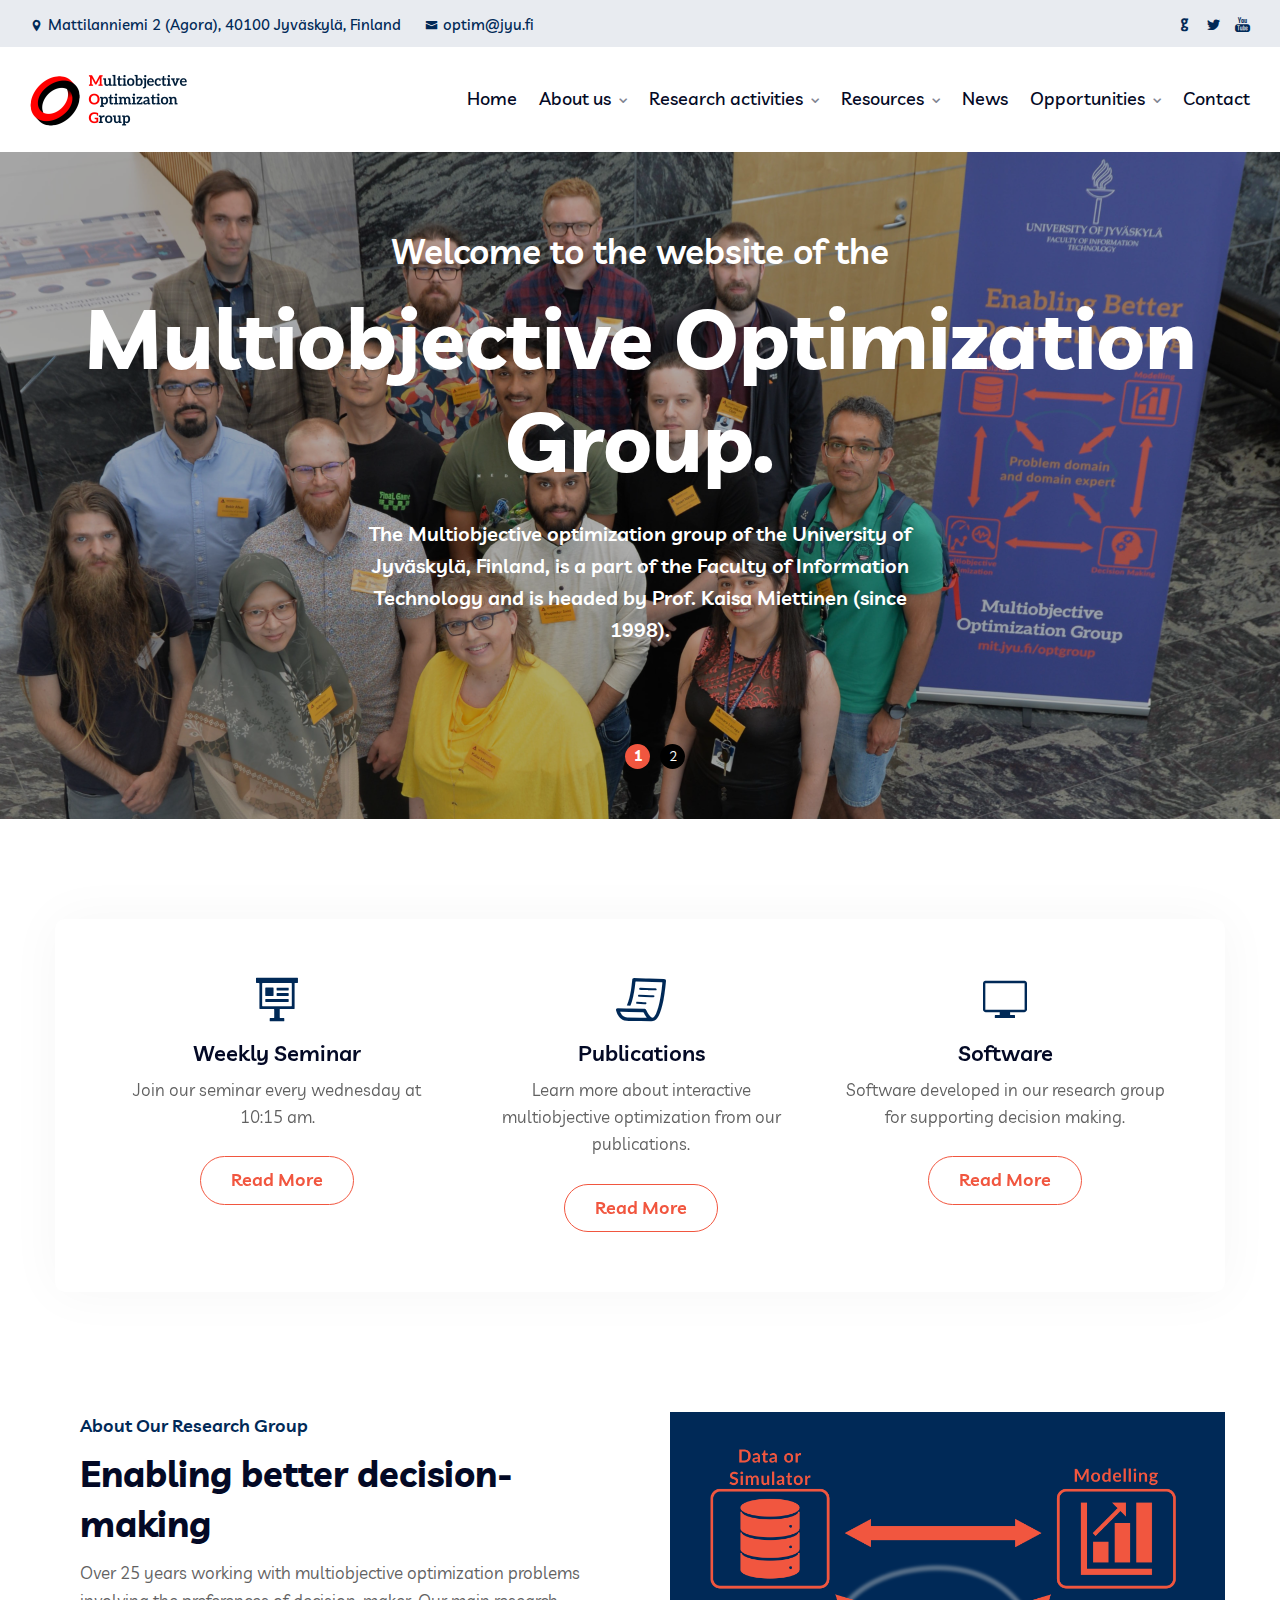
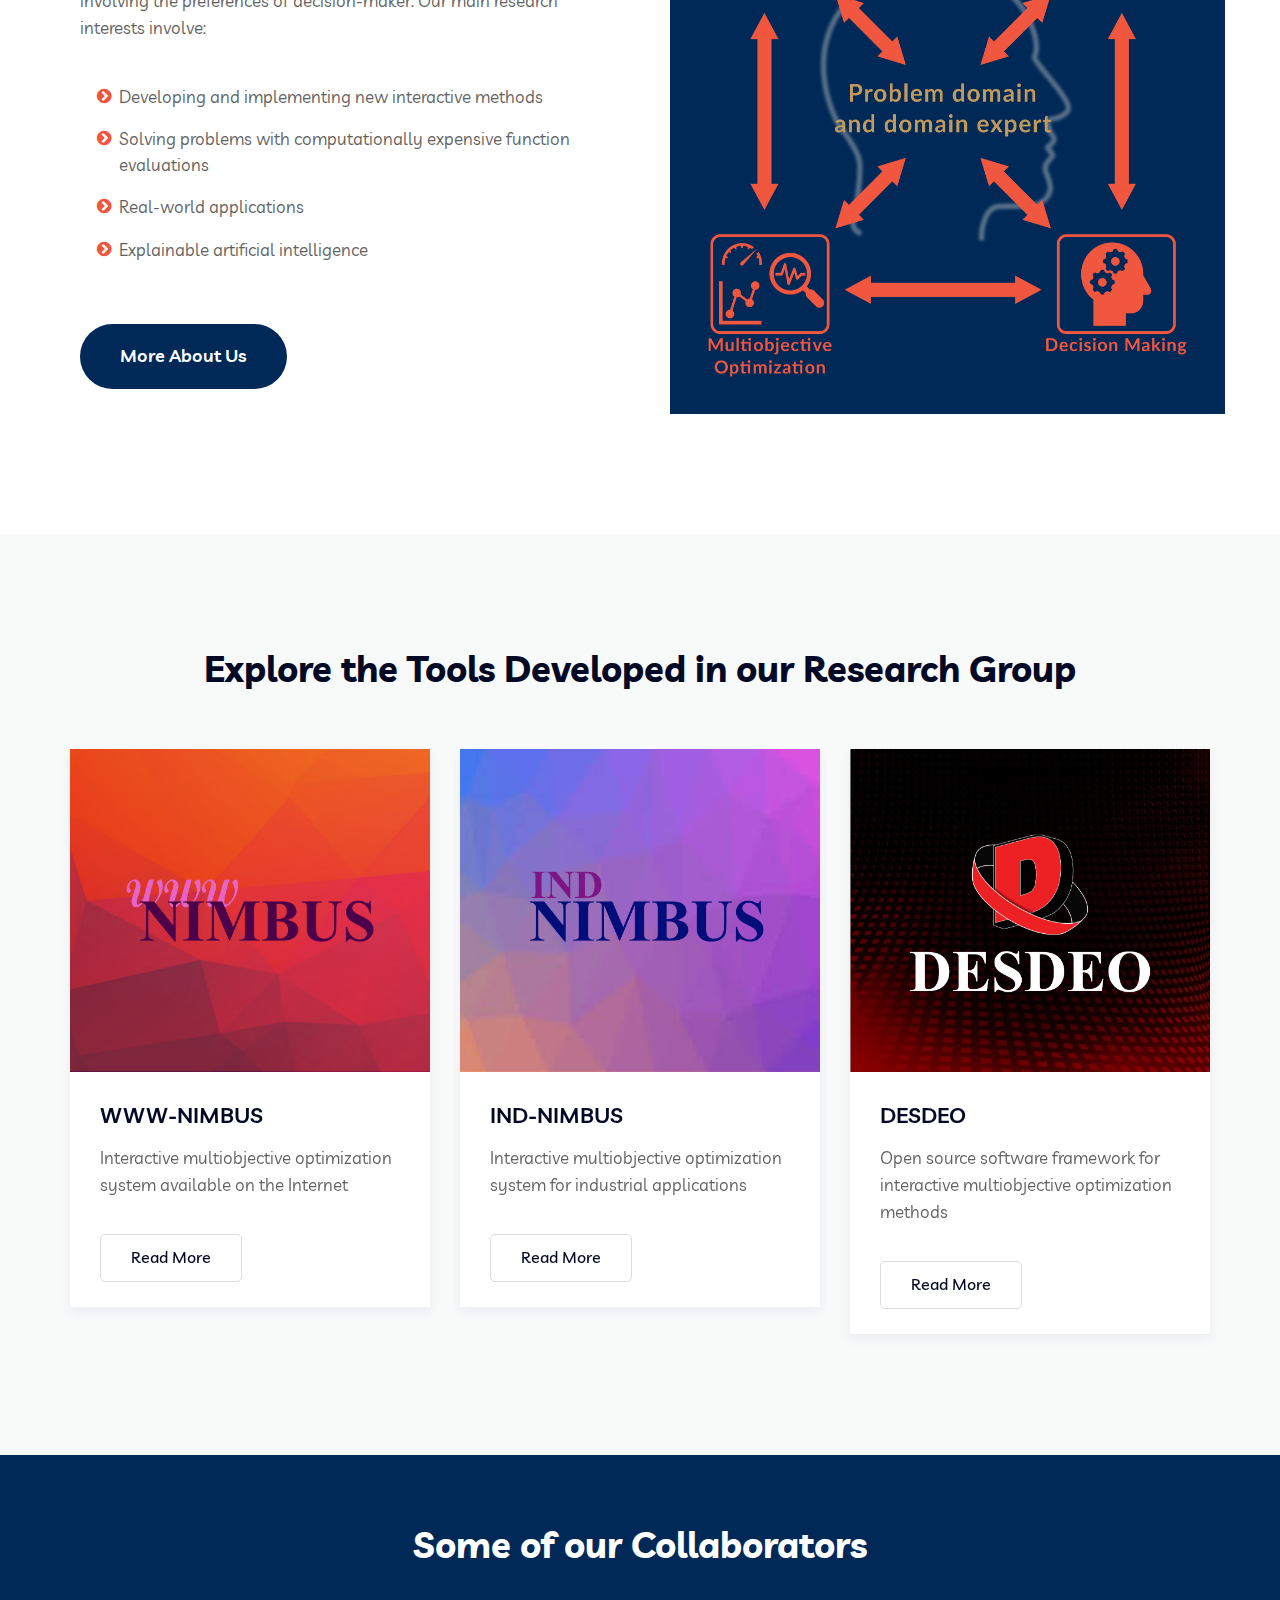
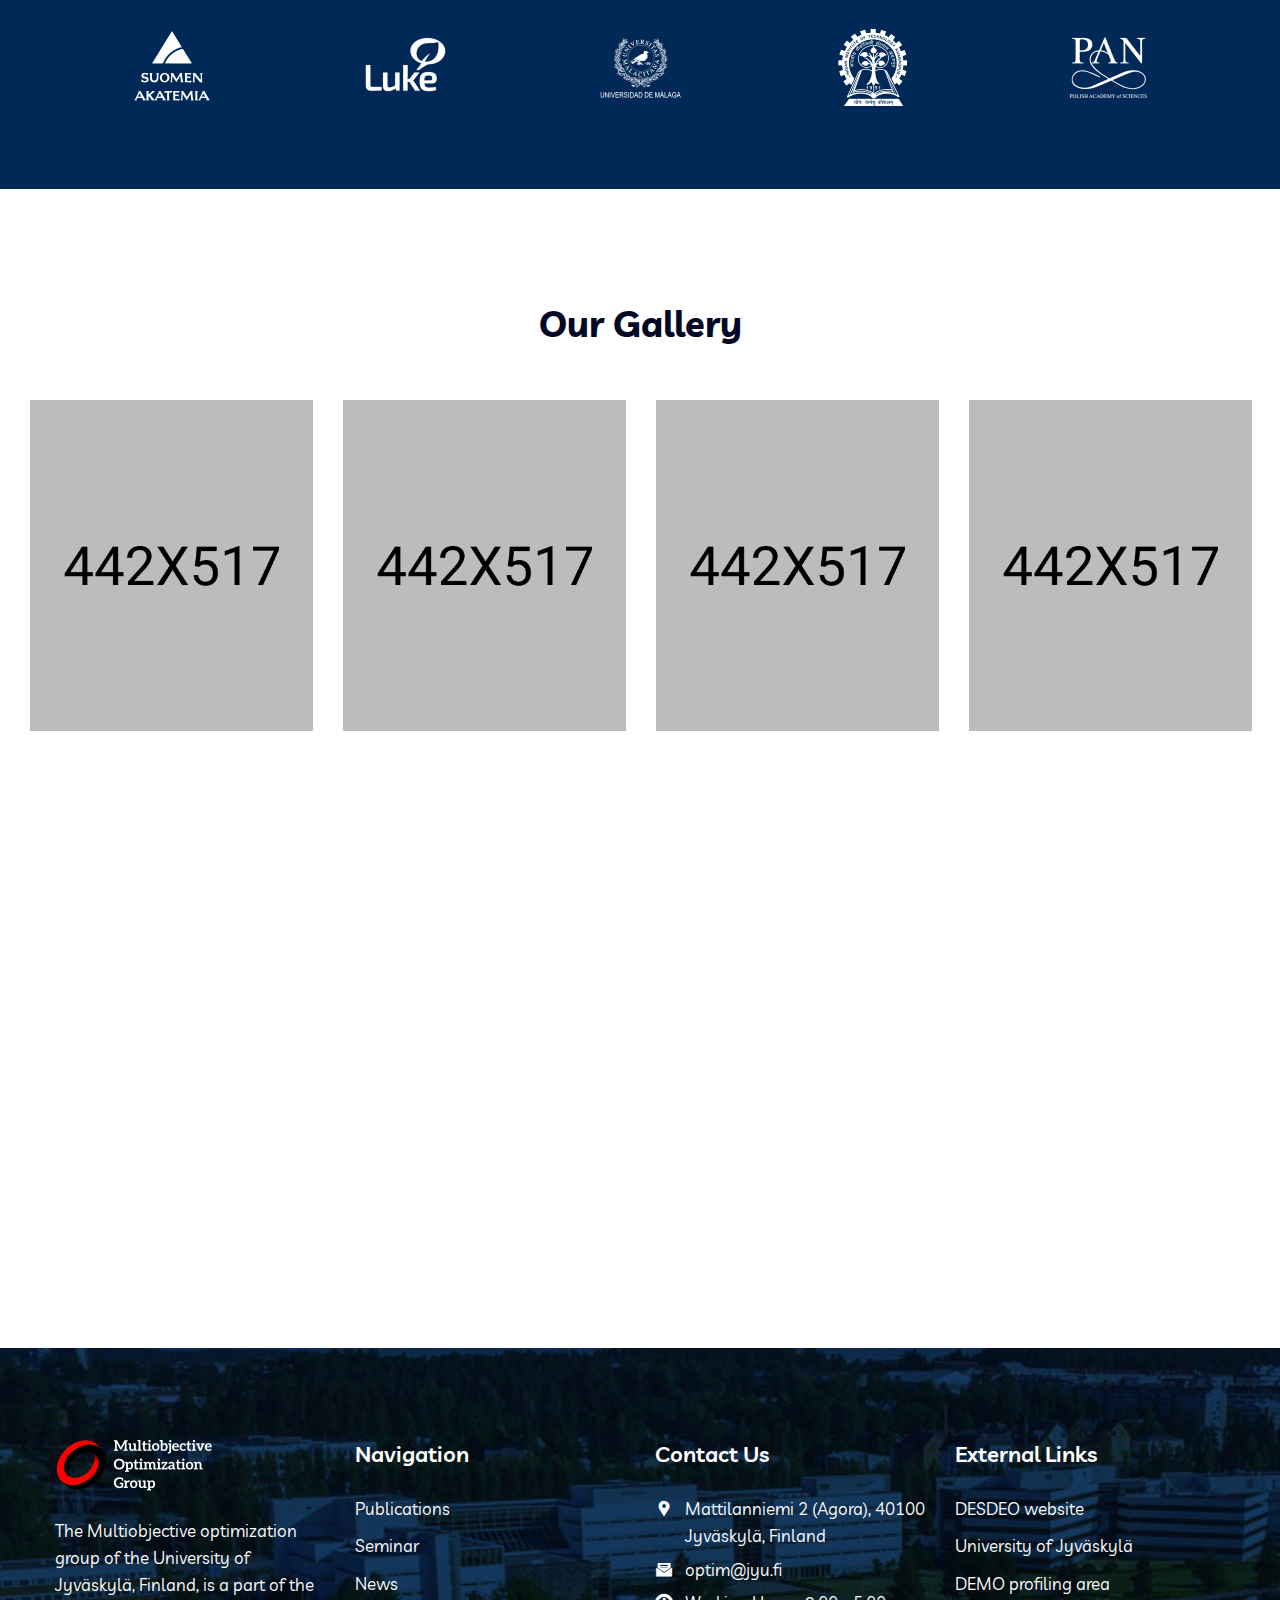
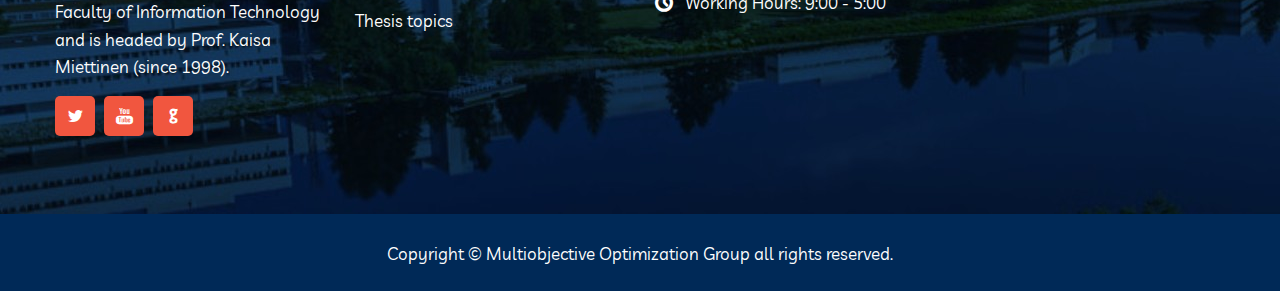
==== commit c0d581bc: "Added information and figures to index" ====
--- a/index.html
+++ b/index.html
@@ -347,8 +347,9 @@
                     data-wow-delay="s"
                   >
                     <p class="em-slider-descript">
-                      Rorem ipsum dolor sit amet, consectetur adipisicing elit,
-                      sed do ut labore et dolore magna aliqua.
+                      Are you looking for a master or PhD thesis topic? We have
+                      a variety of research topics that can be tailored to your
+                      needs.
                     </p>
                   </div>
                   <div
@@ -382,8 +383,10 @@
                   <div class="sub-item">
                     <i class="icofont icofont-presentation-alt"></i>
                     <h3><a href="#">Weekly Seminar </a></h3>
-                    <p>Join our seminar every wednesday at 10:15 am. </p>
-                    <div class="feature_btn"><a href="seminar.html">Read More</a></div>
+                    <p>Join our seminar every wednesday at 10:15 am.</p>
+                    <div class="feature_btn">
+                      <a href="seminar.html">Read More</a>
+                    </div>
                   </div>
                 </div>
               </div>
@@ -393,8 +396,13 @@
                   <div class="sub-item">
                     <i class="icofont icofont-paper"></i>
                     <h3><a href="#">Publications </a></h3>
-                    <p>Learn more about interactive multiobjective optimization from our publications.</p>
-                    <div class="feature_btn"><a href="publications.html">Read More</a></div>
+                    <p>
+                      Learn more about interactive multiobjective optimization
+                      from our publications.
+                    </p>
+                    <div class="feature_btn">
+                      <a href="publications.html">Read More</a>
+                    </div>
                   </div>
                 </div>
               </div>
@@ -404,12 +412,16 @@
                   <div class="sub-item">
                     <i class="icofont icofont-computer"></i>
                     <h3><a href="#">Software </a></h3>
-                    <p>Software developed in our research group for supporting decision making.</p>
-                    <div class="feature_btn"><a href="software.html">Read More</a></div>
-                  </div>
-                </div>
-              </div>
-             
+                    <p>
+                      Software developed in our research group for supporting
+                      decision making.
+                    </p>
+                    <div class="feature_btn">
+                      <a href="software.html">Read More</a>
+                    </div>
+                  </div>
+                </div>
+              </div>
             </div>
           </div>
         </div>
@@ -426,29 +438,28 @@
                   <h2>About Our Research Group</h2>
                   <h3>Enabling better decision-making</h3>
                   <p>
-                    Over 25 years working with multiobjective optimization problems involving the preferences of decision-maker. Our main research interests involve:
+                    Over 25 years working with multiobjective optimization
+                    problems involving the preferences of decision-maker. Our
+                    main research interests involve:
                   </p>
                 </div>
               </div>
               <ul class="default-list">
+                <li>Developing and implementing new interactive methods</li>
                 <li>
-                  Developing and implementing new interactive methods
+                  Solving problems with computationally expensive function
+                  evaluations
                 </li>
-                <li>
-                  Solving problems with computationally expensive function evaluations
-                </li>
-                <li>
-                  Real-world applications
-                </li>
-                <li>
-                  Explainable artificial intelligence
-                </li>
+                <li>Real-world applications</li>
+                <li>Explainable artificial intelligence</li>
               </ul>
               <!-- btn -->
               <div class="witr_button_area">
                 <div class="witr_btn_style mr">
                   <div class="witr_btn_sinner">
-                    <a href="our_group_in_brief.html" class="witr_btn">More About Us </a>
+                    <a href="our_group_in_brief.html" class="witr_btn"
+                      >More About Us
+                    </a>
                   </div>
                 </div>
               </div>
@@ -483,17 +494,16 @@
                 <div class="witr_all_mb_30 col-md-12 col-xs-12 col-sm-12">
                   <div class="busi_singleBlog">
                     <div class="witr_sb_thumb">
-                      <a href="#"> <img src="img/blog1.jpg" alt="image" /> </a>
+                      <a href="#"> <img src="img/blog1.png" alt="image" /> </a>
                     </div>
                     <div class="all_blog_color">
                       <div class="witr_blog_con bs5">
                         <h2>
-                          <a href="https://wwwnimbus.it.jyu.fi/"
-                            >WWW-NIMBUS</a
-                          >
+                          <a href="https://wwwnimbus.it.jyu.fi/">WWW-NIMBUS</a>
                         </h2>
                         <p>
-                          Interactive multiobjective optimization system available on the Internet
+                          Interactive multiobjective optimization system
+                          available on the Internet
                         </p>
                         <div class="learn_more_adn">
                           <a class="learn_btn adnbtn2" href="#">Read More </a>
@@ -506,17 +516,16 @@
                 <div class="witr_all_mb_30 col-md-12 col-xs-12 col-sm-12">
                   <div class="busi_singleBlog">
                     <div class="witr_sb_thumb">
-                      <a href="#"> <img src="img/blog2.jpg" alt="image" /> </a>
+                      <a href="#"> <img src="img/blog2.png" alt="image" /> </a>
                     </div>
                     <div class="all_blog_color">
                       <div class="witr_blog_con bs5">
                         <h2>
-                          <a href="http://ind-nimbus.it.jyu.fi/"
-                            >IND-NIMBUS.</a
-                          >
+                          <a href="http://ind-nimbus.it.jyu.fi/">IND-NIMBUS</a>
                         </h2>
                         <p>
-                          Interactive multiobjective optimization system for industrial applications
+                          Interactive multiobjective optimization system for
+                          industrial applications
                         </p>
                         <div class="learn_more_adn">
                           <a class="learn_btn adnbtn2" href="#">Read More </a>
@@ -529,17 +538,16 @@
                 <div class="witr_all_mb_30 col-md-12 col-xs-12 col-sm-12">
                   <div class="busi_singleBlog">
                     <div class="witr_sb_thumb">
-                      <a href="#"> <img src="img/blog3.jpg" alt="image" /> </a>
+                      <a href="#"> <img src="img/blog3.png" alt="image" /> </a>
                     </div>
                     <div class="all_blog_color">
                       <div class="witr_blog_con bs5">
                         <h2>
-                          <a href="https://desdeo.misitano.xyz/"
-                            >DESDEO</a
-                          >
+                          <a href="https://desdeo.misitano.xyz/">DESDEO</a>
                         </h2>
                         <p>
-                          Open source software framework for interactive multiobjective optimization methods
+                          Open source software framework for interactive
+                          multiobjective optimization methods
                         </p>
                         <div class="learn_more_adn">
                           <a class="learn_btn adnbtn2" href="#">Read More </a>
@@ -555,69 +563,69 @@
       </div>
     </div>
 
-   <!-- corporate brand area -->
-   <div class="corporate_brand_area cp10_brand_area">
-    <div class="witr_section_title">
-      <div class="witr_section_title_inner text-center">
-        <h3 style="color: white;">Some of our Collaborators</h3>
-      </div>
-    </div>
-    <div class="container">
+    <!-- corporate brand area -->
+    <div class="corporate_brand_area cp10_brand_area">
+      <div class="witr_section_title">
+        <div class="witr_section_title_inner text-center">
+          <h3 style="color: white">Some of our Collaborators</h3>
+        </div>
+      </div>
+      <div class="container">
+        <div class="row">
+          <div class="col-lg-12">
+            <div class="carousel_imagess_area">
+              <div class="brand_act">
+                <!-- single brand -->
+                <div class="col-lg-12">
+                  <div class="slide_items">
+                    <a href="https://www.aka.fi/en/"
+                      ><img src="img/br1.png" alt="image"
+                    /></a>
+                  </div>
+                </div>
+                <!-- 02 single brand -->
+                <div class="col-lg-12">
+                  <div class="slide_items">
+                    <a href="#"><img src="img/br2.png" alt="image" /></a>
+                  </div>
+                </div>
+                <!-- 03 single brand -->
+                <div class="col-lg-12">
+                  <div class="slide_items">
+                    <a href="#"><img src="img/br3.png" alt="image" /></a>
+                  </div>
+                </div>
+                <!-- 04 single brand -->
+                <div class="col-lg-12">
+                  <div class="slide_items">
+                    <a href="#"><img src="img/br4.png" alt="image" /></a>
+                  </div>
+                </div>
+                <!-- 05 single brand -->
+                <div class="col-lg-12">
+                  <div class="slide_items">
+                    <a href="#"><img src="img/br5.png" alt="image" /></a>
+                  </div>
+                </div>
+                <!-- 06 single brand -->
+                <div class="col-lg-12">
+                  <div class="slide_items">
+                    <a href="#"><img src="img/br6.png" alt="image" /></a>
+                  </div>
+                </div>
+                <!-- 07 single brand -->
+                <div class="col-lg-12">
+                  <div class="slide_items">
+                    <a href="#"><img src="img/br7.png" alt="image" /></a>
+                  </div>
+                </div>
+              </div>
+            </div>
+          </div>
+        </div>
+      </div>
+    </div>
 
-    
-      <div class="row">
-        <div class="col-lg-12">
-          <div class="carousel_imagess_area">
-            <div class="brand_act">
-              <!-- single brand -->
-              <div class="col-lg-12">
-                <div class="slide_items">
-                  <a href="https://www.aka.fi/en/"><img src="img/br1.png" alt="image" /></a>
-                </div>
-              </div>
-              <!-- 02 single brand -->
-              <div class="col-lg-12">
-                <div class="slide_items">
-                  <a href="#"><img src="img/br2.png" alt="image" /></a>
-                </div>
-              </div>
-              <!-- 03 single brand -->
-              <div class="col-lg-12">
-                <div class="slide_items">
-                  <a href="#"><img src="img/br3.png" alt="image" /></a>
-                </div>
-              </div>
-              <!-- 04 single brand -->
-              <div class="col-lg-12">
-                <div class="slide_items">
-                  <a href="#"><img src="img/br4.png" alt="image" /></a>
-                </div>
-              </div>
-              <!-- 05 single brand -->
-              <div class="col-lg-12">
-                <div class="slide_items">
-                  <a href="#"><img src="img/br5.png" alt="image" /></a>
-                </div>
-              </div>
-              <!-- 06 single brand -->
-              <div class="col-lg-12">
-                <div class="slide_items">
-                  <a href="#"><img src="img/br6.png" alt="image" /></a>
-                </div>
-              </div>
-              <!-- 07 single brand -->
-              <div class="col-lg-12">
-                <div class="slide_items">
-                  <a href="#"><img src="img/br7.png" alt="image" /></a>
-                </div>
-              </div>
-            </div>
-          </div>
-        </div>
-      </div>
-    </div>
-  </div>
-    
     <!-- corporate project  area -->
     <div class="cp_project_area cp10_project_area">
       <div class="container-fluid">
@@ -721,18 +729,22 @@
         </div>
       </div>
     </div>
-  
 
-    
-    
-       
     <!-- cp10 map area area -->
     <div class="cp10_map_area">
       <div class="container-fluid">
         <div class="row">
           <div class="col-lg-12 witr_all_pd0">
             <div class="map_inner_area">
-              <iframe src="https://www.google.com/maps/embed?pb=!1m14!1m8!1m3!1d7435.258967935478!2d25.7369136!3d62.2321913!3m2!1i1024!2i768!4f13.1!3m3!1m2!1s0x4685741ef2b0614d%3A0xef7b93348f0cfeb9!2sAgora!5e0!3m2!1sen!2sfi!4v1692794092022!5m2!1sen!2sfi" width="600" height="450" style="border:0;" allowfullscreen="" loading="lazy" referrerpolicy="no-referrer-when-downgrade"></iframe>
+              <iframe
+                src="https://www.google.com/maps/embed?pb=!1m14!1m8!1m3!1d7435.258967935478!2d25.7369136!3d62.2321913!3m2!1i1024!2i768!4f13.1!3m3!1m2!1s0x4685741ef2b0614d%3A0xef7b93348f0cfeb9!2sAgora!5e0!3m2!1sen!2sfi!4v1692794092022!5m2!1sen!2sfi"
+                width="600"
+                height="450"
+                style="border: 0"
+                allowfullscreen=""
+                loading="lazy"
+                referrerpolicy="no-referrer-when-downgrade"
+              ></iframe>
             </div>
           </div>
         </div>
@@ -751,12 +763,15 @@
                     ><img src="img/logo2.png" alt="Footer logo" class="logo"
                   /></a>
                   <p>
-                     The Multiobjective optimization group of the University of Jyväskylä, Finland, is a part of the Faculty of Information Technology and is headed by Prof. Kaisa Miettinen (since 1998).
+                    The Multiobjective optimization group of the University of
+                    Jyväskylä, Finland, is a part of the Faculty of Information
+                    Technology and is headed by Prof. Kaisa Miettinen (since
+                    1998).
                   </p>
                   <p class="phone"><a href="tel:"> </a></p>
                   <div class="social-icons">
                     <a href="#"><i class="icofont-twitter"></i></a>
-                    
+
                     <a href="#"><i class="icofont-brand-youtube"></i></a>
                     <a href="#"><i class="icofont-github"></i></a>
                   </div>
@@ -789,8 +804,9 @@
                           <i class="icofont-google-map"></i>
                         </div>
                         <div class="footer-sociala-info">
-                          <p>Mattilanniemi 2 (Agora),
-                           40100 Jyväskylä, Finland</p>
+                          <p>
+                            Mattilanniemi 2 (Agora), 40100 Jyväskylä, Finland
+                          </p>
                         </div>
                       </div>
                       <div class="footer_s_inner">
@@ -819,9 +835,20 @@
                 <h2 class="widget-title">External Links</h2>
                 <div class="menu-navigation-container">
                   <ul class="menu">
-                    <li><a href="https://desdeo.misitano.xyz/">DESDEO website</a></li>
-                    <li><a href="https://www.jyu.fi/en/">University of Jyväskylä</a></li>
-                    <li><a href="https://www.jyu.fi/it/en/research/research-projects/academy-of-finland/demo">DEMO profiling area</a></li>
+                    <li>
+                      <a href="https://desdeo.misitano.xyz/">DESDEO website</a>
+                    </li>
+                    <li>
+                      <a href="https://www.jyu.fi/en/"
+                        >University of Jyväskylä</a
+                      >
+                    </li>
+                    <li>
+                      <a
+                        href="https://www.jyu.fi/it/en/research/research-projects/academy-of-finland/demo"
+                        >DEMO profiling area</a
+                      >
+                    </li>
                   </ul>
                 </div>
               </div>
@@ -832,7 +859,7 @@
       <!-- FOOTER BOTTOM AREA -->
       <div class="footer-bottom">
         <div class="container">
-          <div class="row" style="justify-content: center;">
+          <div class="row" style="justify-content: center">
             <div class="col-lg-6 col-md-6 col-sm-12">
               <div class="copy-right-text">
                 <p>
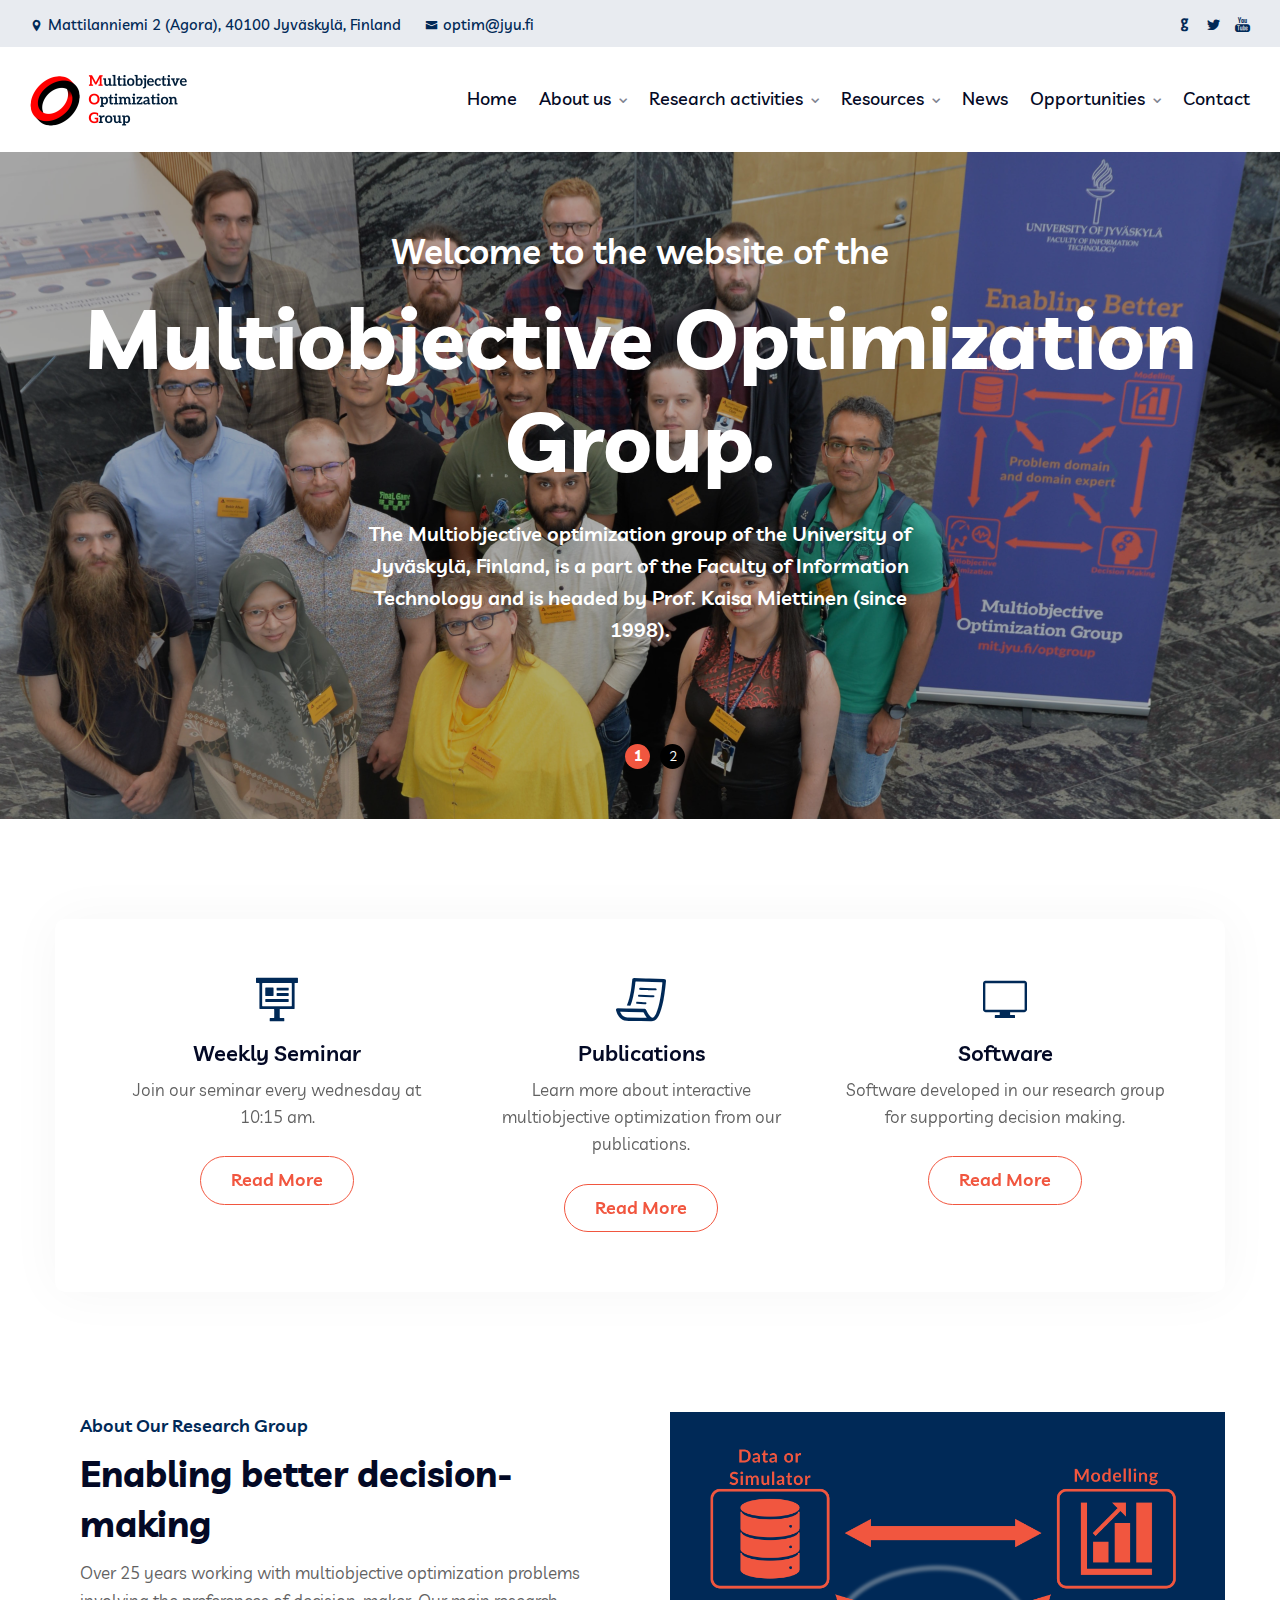
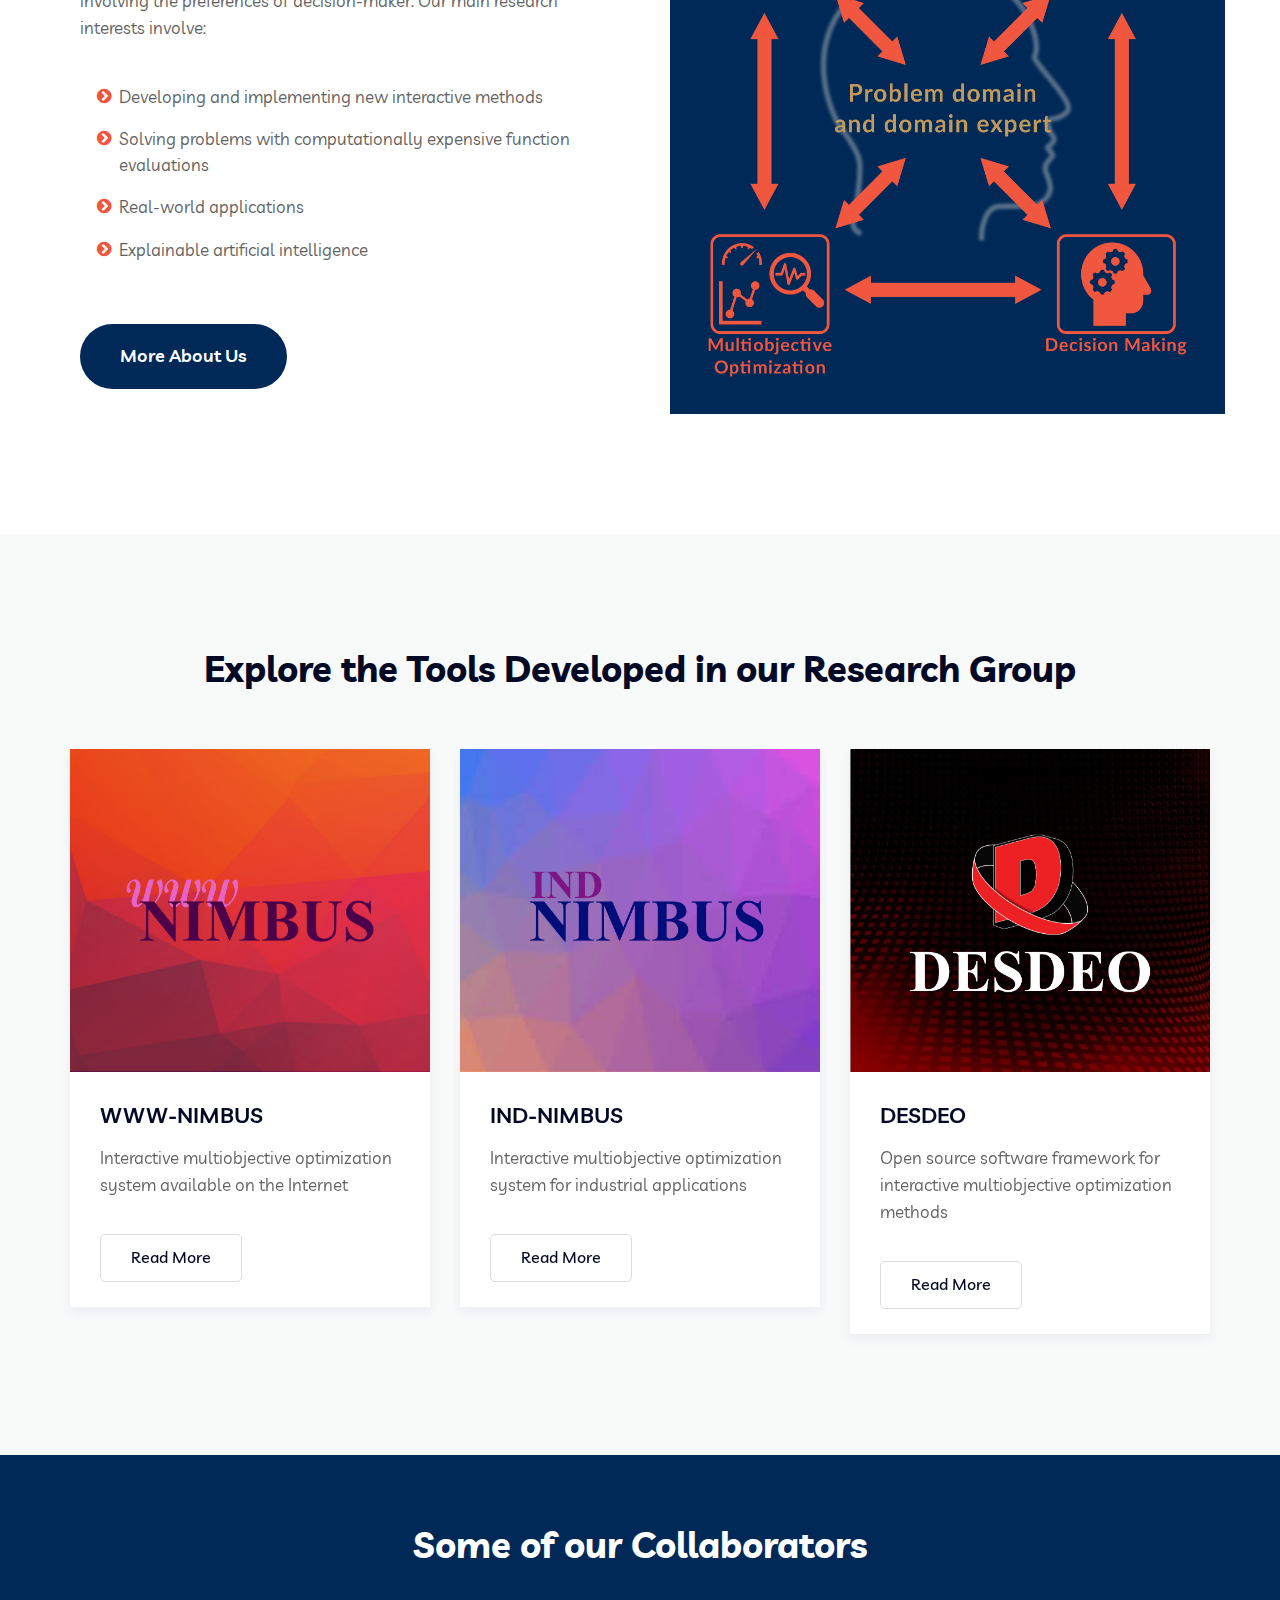
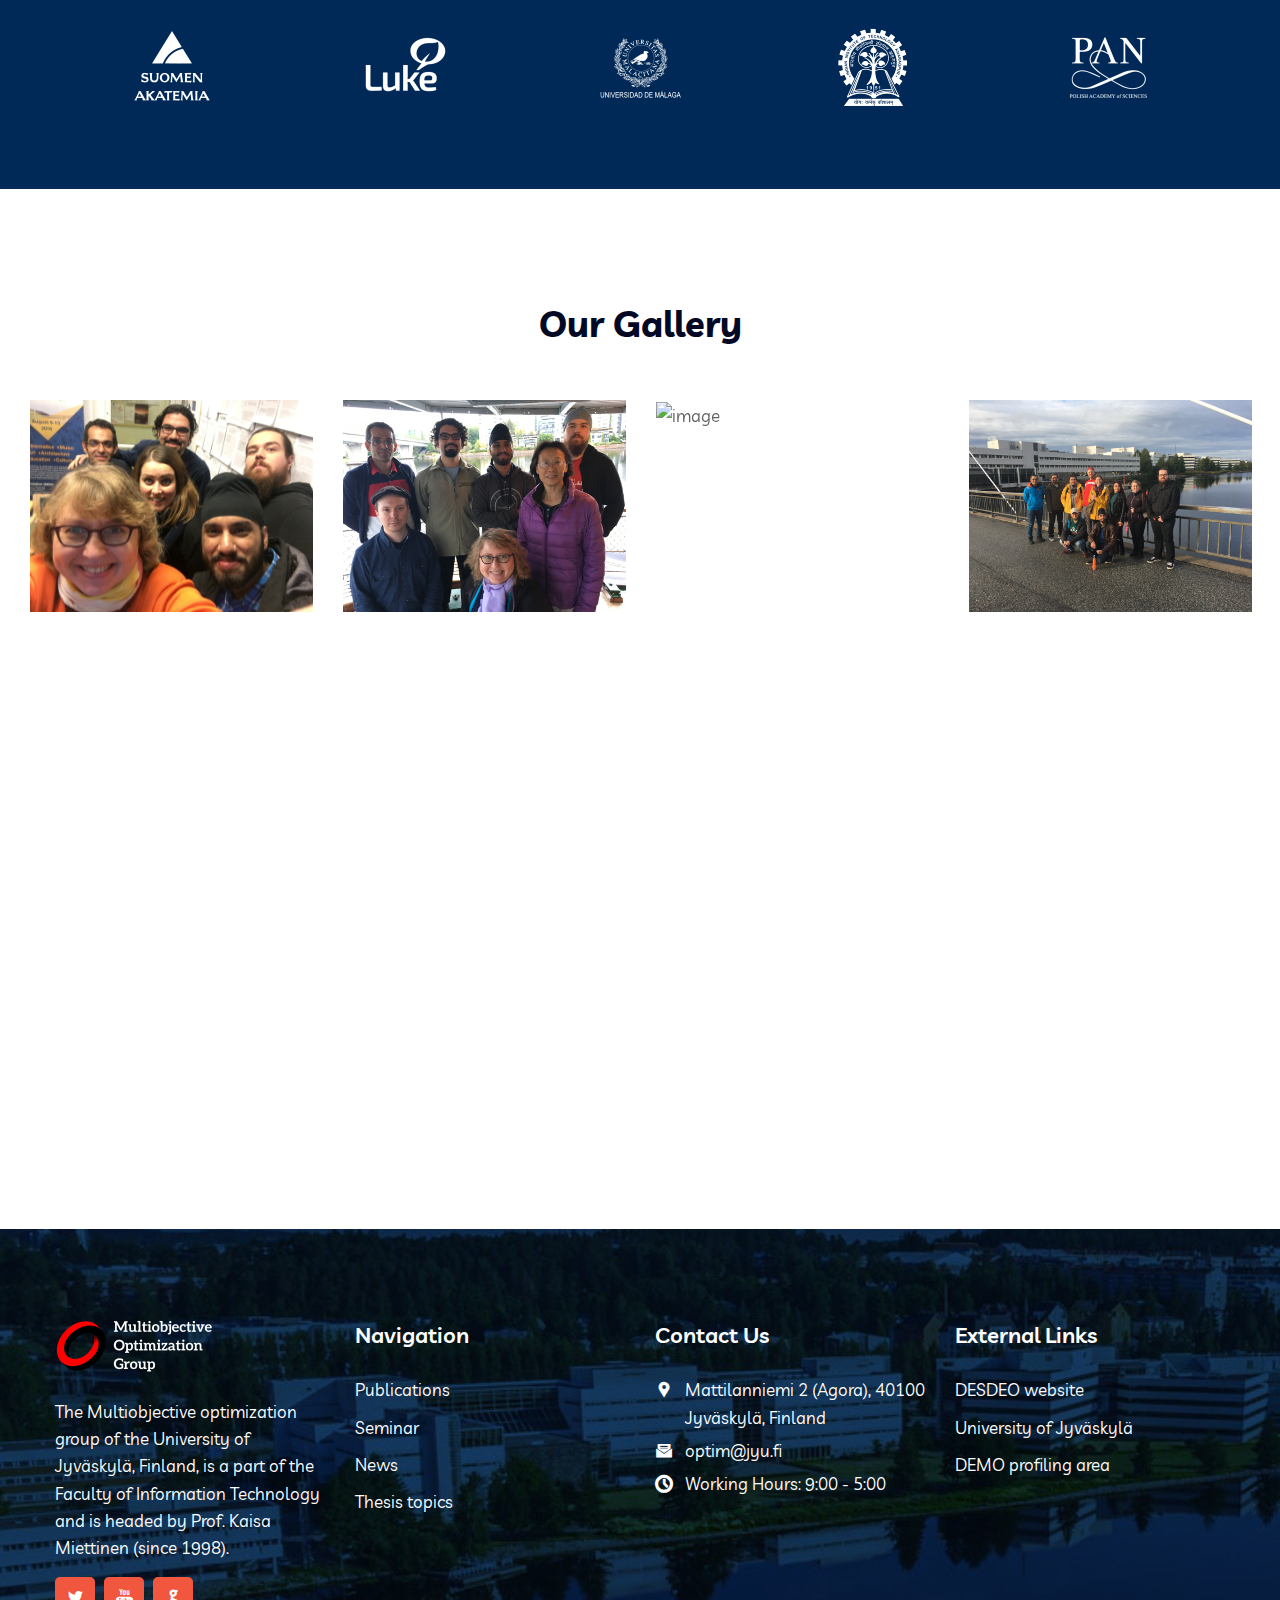
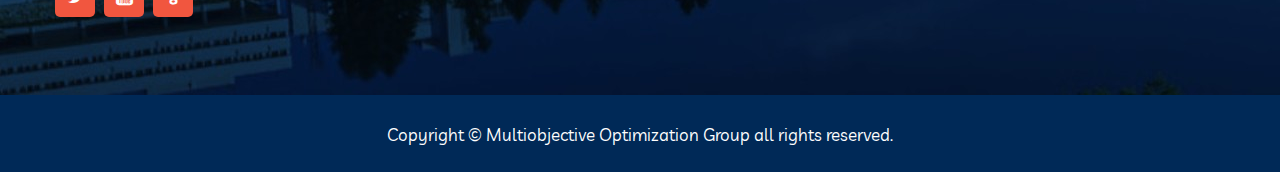
==== commit 0c7270c0: "added images to gallery. Version uploaded to server on 28.8" ====
--- a/index.html
+++ b/index.html
@@ -642,94 +642,53 @@
                 <div class="item_pos col-lg-12">
                   <div class="witr_single_pslide">
                     <div class="witr_pslide_image">
-                      <img src="img/pr9.jpg" alt="image" />
-                    </div>
-                    <div class="witr_pslide_custom">
-                      <a href="#"><span class="ti-arrow-right"></span></a>
-                    </div>
-                    <div class="witr_content_pslide_text">
-                      <div class="witr_content_pslide">
-                        <h3><a href="#">Public Sector Service </a></h3>
-                        <p>Awesome Business</p>
-                      </div>
-                    </div>
+                      <img src="img/gallery/DESDEO-team.JPG" alt="DESDEO team" />
+                    </div>
+
                   </div>
                 </div>
                 <!-- 02 single project -->
                 <div class="item_pos col-lg-12">
                   <div class="witr_single_pslide">
                     <div class="witr_pslide_image">
-                      <img src="img/pr8.jpg" alt="image" />
-                    </div>
-                    <div class="witr_pslide_custom">
-                      <a href="#"><span class="ti-arrow-right"></span></a>
-                    </div>
-                    <div class="witr_content_pslide_text">
-                      <div class="witr_content_pslide">
-                        <h3><a href="#">Awesome Business </a></h3>
-                        <p>Web Design</p>
-                      </div>
-                    </div>
+                      <img src="img/gallery/cruise-2.JPG" alt="image" />
+                    </div>
+
                   </div>
                 </div>
                 <!-- 03 single project -->
                 <div class="item_pos col-lg-12">
                   <div class="witr_single_pslide">
                     <div class="witr_pslide_image">
-                      <img src="img/pr5.jpg" alt="image" />
-                    </div>
-                    <div class="witr_pslide_custom">
-                      <a href="#"><span class="ti-arrow-right"></span></a>
-                    </div>
-                    <div class="witr_content_pslide_text">
-                      <div class="witr_content_pslide">
-                        <h3><a href="#">Friendly Work </a></h3>
-                        <p>Management</p>
-                      </div>
-                    </div>
+                      <img src="img/gallery/IMG_0304.JPG" alt="image" />
+                    </div>
+
                   </div>
                 </div>
                 <!-- 04 single project -->
                 <div class="item_pos col-lg-12">
                   <div class="witr_single_pslide">
                     <div class="witr_pslide_image">
-                      <img src="img/pr6.jpg" alt="image" />
-                    </div>
-                    <div class="witr_pslide_custom">
-                      <a href="#"><span class="ti-arrow-right"></span></a>
-                    </div>
-                    <div class="witr_content_pslide_text">
-                      <div class="witr_content_pslide">
-                        <h3><a href="#">Environment Plane </a></h3>
-                        <p>WordPress</p>
-                      </div>
-                    </div>
+                      <img src="img/gallery/bridge-1.JPG" alt="image" />
+                    </div>
+
                   </div>
                 </div>
                 <!-- 05 single project -->
                 <div class="item_pos col-lg-12">
                   <div class="witr_single_pslide">
                     <div class="witr_pslide_image">
-                      <img src="img/pr7.jpg" alt="image" />
-                    </div>
-                    <div class="witr_pslide_custom">
-                      <a href="#"><span class="ti-arrow-right"></span></a>
-                    </div>
-                    <div class="witr_content_pslide_text">
-                      <div class="witr_content_pslide">
-                        <h3><a href="#">Web Development </a></h3>
-                        <p>Photoshop</p>
-                      </div>
-                    </div>
-                  </div>
-                </div>
-              </div>
-            </div>
-          </div>
-        </div>
-      </div>
-    </div>
+                      <img src="img/gallery/IMG_20210617_204017.jpg" alt="image" />
+                    </div>
 
+                  </div>
+                </div>
+              </div>
+            </div>
+          </div>
+        </div>
+      </div>
+    </div>
     <!-- cp10 map area area -->
     <div class="cp10_map_area">
       <div class="container-fluid">
